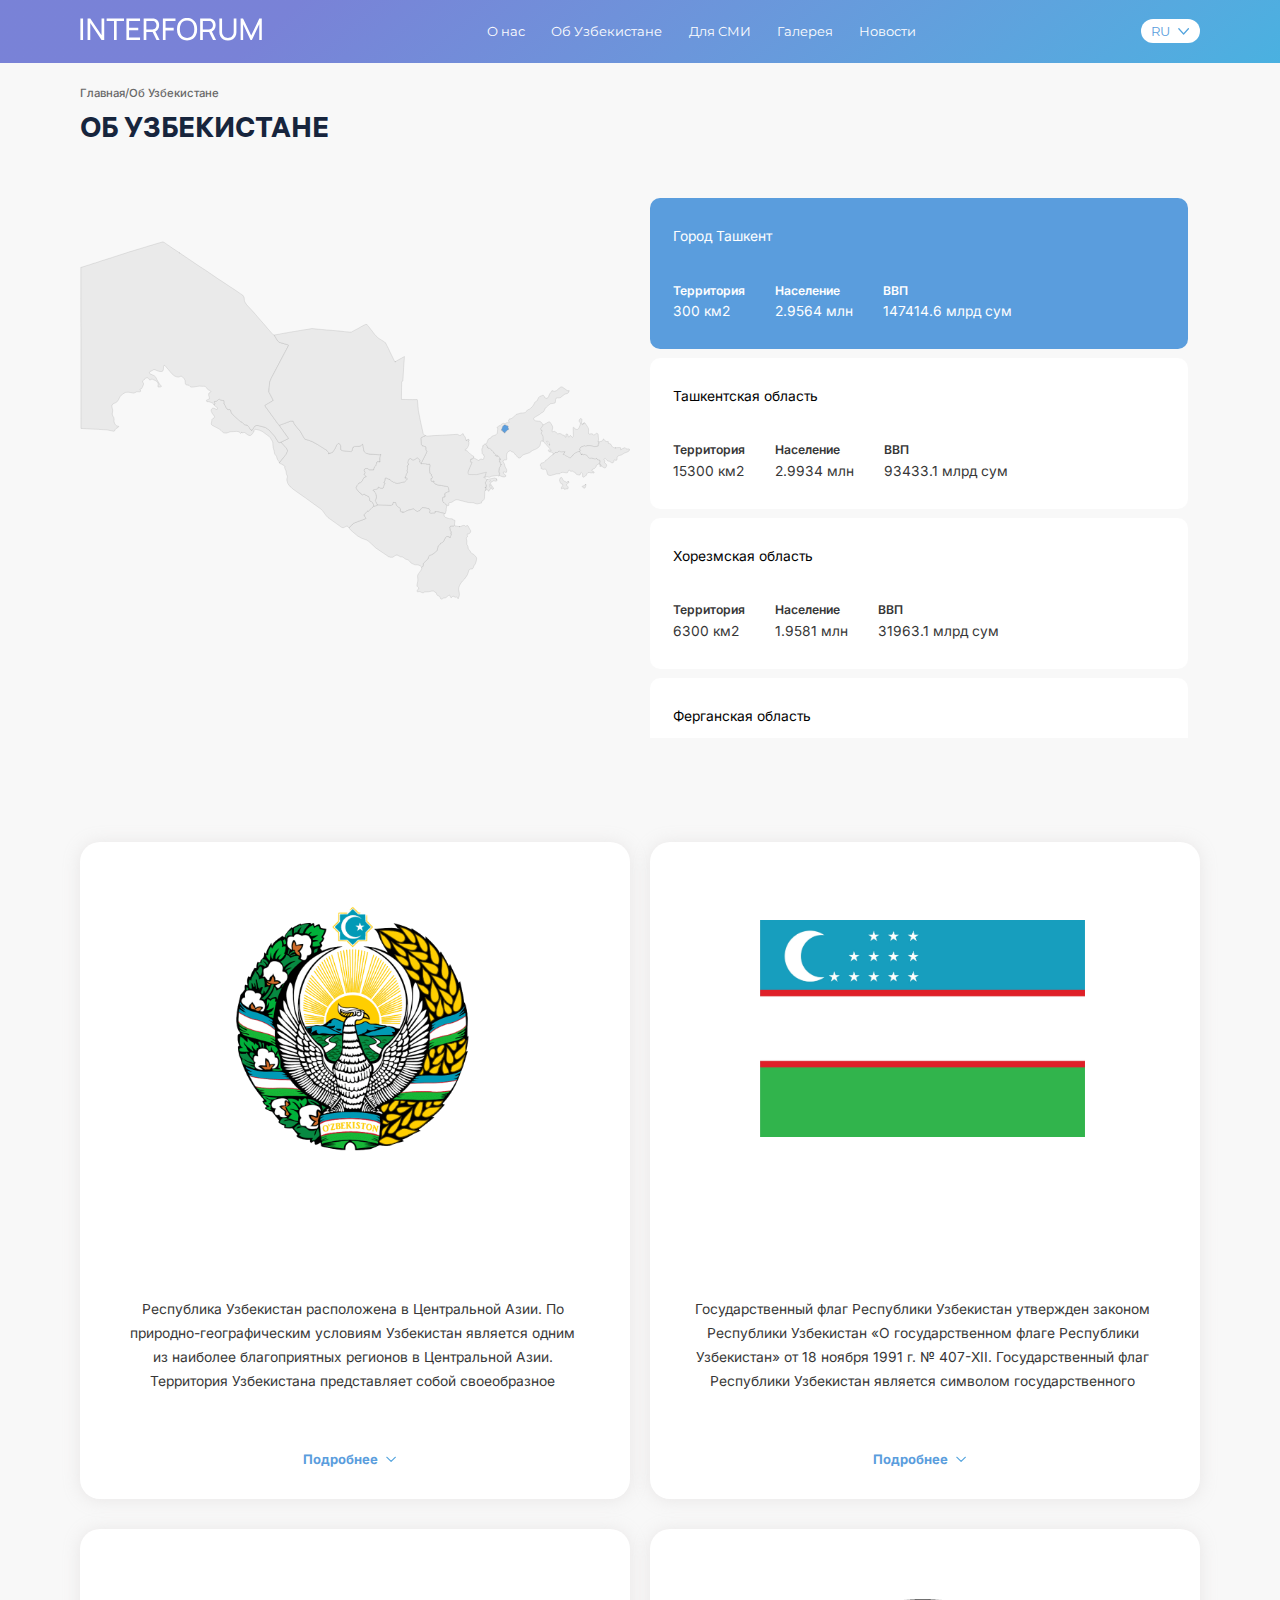
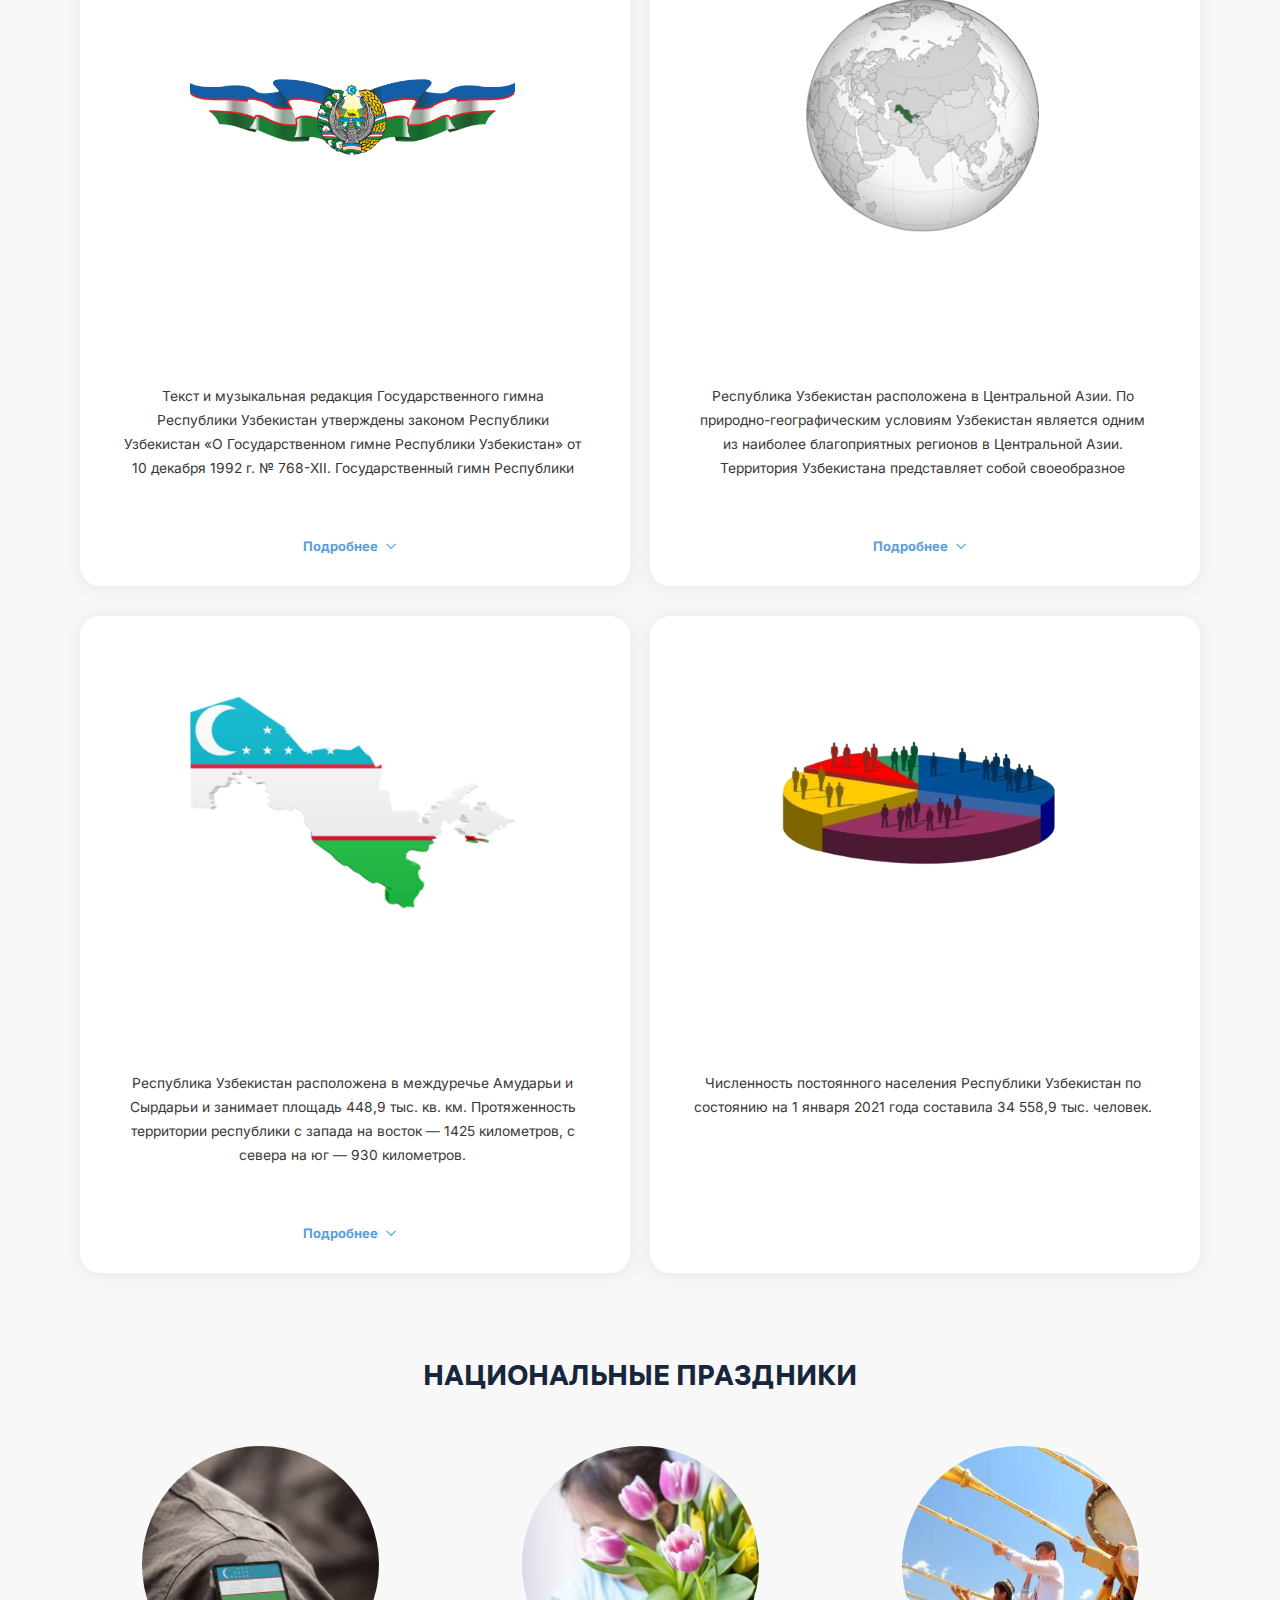
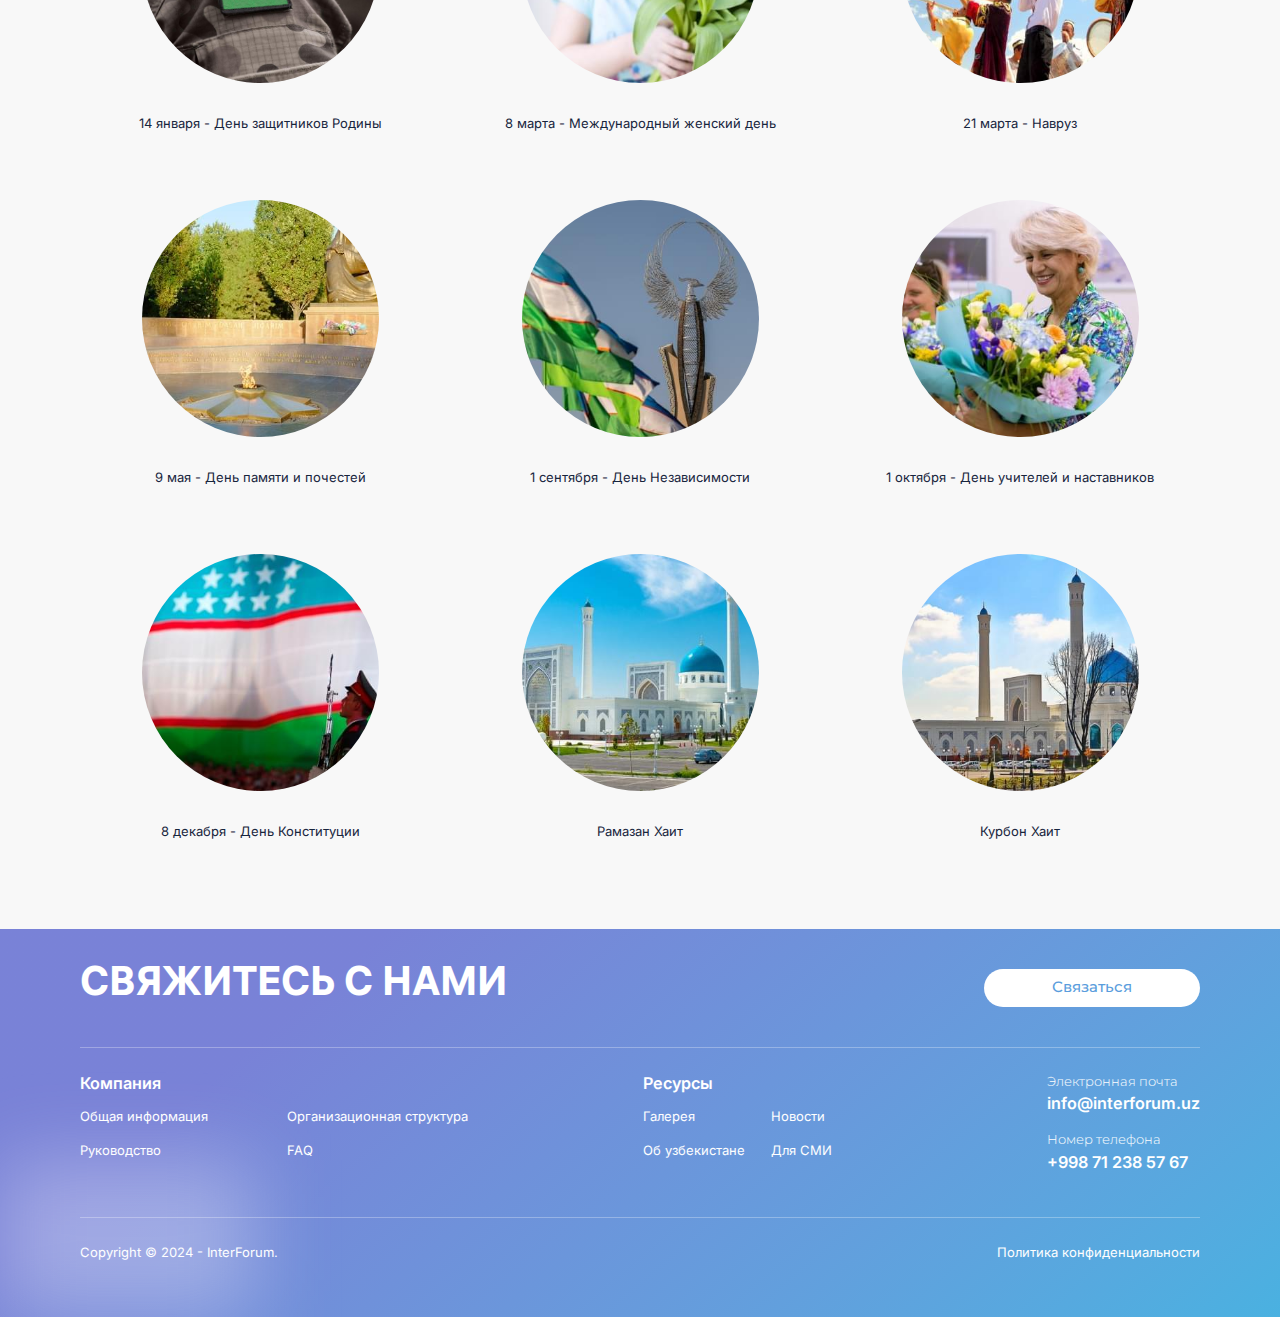
==== about_uzbekistan.html @ 88b85afb "did" ====
<!DOCTYPE html>
<html lang="ru">

<head>
    <meta charset="UTF-8">
    <meta name="viewport" content="width=device-width, initial-scale=1.0">
    <title>Document</title>
    <link rel="stylesheet" href="css/style.min.css">
</head>

<body>
    <header class="header secondary">
        <div class="container">
            <nav class="menu">
                <a class="logo" href="index.html">
                    <img src="images/logo.svg" alt="logo image">
                </a>
                <ul class="menu__list">
                    <a class="close" href="#">

                    </a>
                    <li class="menu__list-item">
                        <a href="#" class="menu__list-link">
                            О нас
                        </a>

                        <ul>
                            <li>
                                <a href="#">
                                    Общая информация
                                </a>
                            </li>
                            <li>
                                <a href="#">
                                    Организационная Структура
                                </a>
                            </li>
                            <li>
                                <a href="management.html">
                                    Руководство
                                </a>
                            </li>
                            <li>
                                <a href="faq.html">
                                    FAQ
                                </a>
                            </li>
                            <li>
                                <a href="contacts.html">
                                    Контакты
                                </a>
                            </li>
                        </ul>
                    </li>
                    <li class="menu__list-item">
                        <a href="about_uzbekistan.html" class="menu__list-link">
                            Об Узбекистане
                        </a>
                    </li>
                    <li class="menu__list-item">
                        <a href="#" class="menu__list-link">
                            Для СМИ
                        </a>

                        <ul>
                            <li>
                                <a href="#">
                                    Правила аккредитации
                                </a>
                            </li>
                            <li>
                                <a href="#">
                                    Политика Упоминаний
                                </a>
                            </li>
                        </ul>
                    </li>
                    <li class="menu__list-item">
                        <a href="#" class="menu__list-link">
                            Галерея
                        </a>
                    </li>
                    <li class="menu__list-item">
                        <a href="#" class="menu__list-link">
                            Новости
                        </a>
                    </li>
                </ul>

                <div class="menu__list-inner">
                    <ul class="lan">
                        <li>
                            <a class="lan__link" href="#">
                                RU
                            </a>

                            <ul class="lan__inner">
                                <li>
                                    <a href="#">
                                        ENG
                                    </a>
                                </li>
                                <li>
                                    <a href="#">
                                        UZB
                                    </a>
                                </li>
                            </ul>
                        </li>
                    </ul>

                    <button class="burger__btn" href="#">
                        <span></span>
                        <span></span>
                        <span></span>
                    </button>
                </div>
            </nav>
        </div>
    </header>

<main class="main">
    <section class="section__header">
        <div class="container">
            <p class="section__header-text">
                Главная/Об Узбекистане
            </p>
            <h2 class="section__header-title">
                Об Узбекистане
            </h2>
        </div>
    </section>
    <section class="uzbekistan uzbekistan__info" id="uzbekistan-info">
        <div class="container">
            <div class="row">
                <div class="col-lg-6">
                    <div class="region__map">
                        <svg id="uzbekistan-map" width="683" height="445" viewBox="0 0 683 445" fill="none"
                            xmlns="http://www.w3.org/2000/svg">
                            <path data-region="region-2"
                                d="M522.98 234.43L523.637 233.952V234.609L523.936 235.265L524.891 236.399L525.548 235.743V235.922L525.369 236.399L525.847 237.354L527.102 237.653L528.356 236.041L530.387 234.131L531.821 233.355L531.343 232.878L531.642 232.4L531.164 231.744L530.686 231.446L531.343 230.312L531.164 229.536L529.73 228.581L528.476 228.402L527.52 227.745H526.265L524.234 229.774L523.936 231.505L522.98 234.43ZM606.611 185.846L606.134 187.875L604.7 189.009L601.355 189.964L595.799 194.262L594.186 194.56L592.275 194.381L590.662 194.858L590.005 196.768L589.825 199.753L589.347 200.708L587.914 201.185L583.971 201.662L582.717 202.438L578.774 205.781L577.042 207.81L575.907 210.317L574.951 211.749L573.696 212.525L572.442 213.182L570.052 215.092L563.541 218.912L562.765 220.344L563.541 222.075L564.975 222.851L570.53 223.507L571.964 224.462L572.621 225.119L573.278 225.895L574.234 227.805L574.891 228.461H575.548L575.07 229.715L574.772 230.371L572.86 232.878L572.681 233.176V233.475L572.86 234.131V234.907L573.039 235.206L573.219 235.385L574.354 235.564L574.533 236.041L574.354 236.817L574.174 237.116L573.398 238.727V239.026V239.324L573.577 239.622L573.876 240.1L574.652 241.234L575.429 242.666L575.608 243.8L575.787 247.74L575.489 248.993L575.011 248.516L573.278 247.74L571.845 248.217L570.71 253.768L568.499 256.275L565.632 258.006L561.51 259.617L557.687 262.482L550.399 264.869L549.443 265.347L548.667 266.003L546.934 268.033L545.979 268.809L544.844 269.107L543.589 268.63L543.111 268.152L542.633 267.675L541.857 266.421L541.379 265.944L540.423 265.287L539.945 264.81L538.332 262.422L537.376 261.646L536.122 261.467L535.465 261.169L534.987 260.691L534.509 260.214L533.732 260.035L532.478 260.512L531.821 260.811L531.164 261.288L530.208 262.542L529.551 263.974L529.252 265.586V267.496L529.551 270.36L529.372 271.017L528.715 271.315L526.325 271.494L524.891 272.449V273.583L526.504 276.269L527.281 279.254L527.58 280.209L528.715 282.118L529.192 283.073L529.491 284.207L529.192 286.714L527.938 286.893L526.325 286.237L525.19 286.416L525.369 288.027L528.237 290.534V291.788L526.803 292.444H524.891L521.247 291.31L519.814 290.653L519.993 289.997L520.65 287.968V287.192L520.351 286.714L519.694 285.282L520.471 280.507L520.65 280.209L520.829 279.731L521.009 279.433L521.666 278.657L521.845 278.179V277.702L521.666 277.224L521.486 276.747L521.188 276.448L520.71 275.971L520.531 275.493L521.307 275.016L521.009 274.717L520.71 274.538H520.232H519.754L520.232 272.628L520.531 271.853L521.486 271.375V271.077L521.188 270.778L520.889 270.599L520.59 270.778L520.112 271.256L519.814 271.554L519.515 271.375V271.077L520.172 270.42L520.351 269.943L520.112 269.405L519.336 268.749L518.858 267.496H518.081L516.349 267.794L517.006 266.66L517.185 266.182L516.887 266.003L516.23 266.182L515.752 266.481L515.095 266.66L514.437 266.362L514.915 265.705L514.736 265.048L514.258 264.392L513.78 263.914L513.482 263.735H513.183H512.884L512.586 263.437V263.258V262.601V262.422L512.108 261.646L511.929 261.348L511.451 261.05L510.316 260.572L510.017 260.393L509.718 259.915L509.24 258.961L508.942 258.483L508.285 258.006L507.508 257.707L506.552 257.528L505.895 257.826L505.716 256.872L505.537 256.573H505.357L505.059 256.872L504.88 256.692L504.7 256.394V255.141L504.521 254.663L504.222 254.186L502.191 252.276L502.49 252.097L503.745 251.619L504.222 251.142L504.521 250.664L505.298 248.635L506.074 246.606L506.552 245.949L507.03 245.293L508.464 244.636L509.897 243.979L510.375 243.204L510.853 242.428L511.152 242.129L511.451 241.831L511.929 241.652L512.406 241.473L513.183 241.294L513.96 241.115L514.617 240.816L515.393 240.518L516.05 240.04L516.707 239.563L517.006 239.264L517.305 238.966L517.484 238.667L517.663 238.369L517.962 235.862L518.261 233.355V232.997V232.52V232.221V231.923V231.744V231.565H518.081H517.902L517.723 231.386L517.544 231.207V231.028V230.849L517.723 230.67L517.902 230.491L518.081 230.312L518.261 230.132L519.216 229.655L520.172 229.177L520.471 228.998L520.77 228.819L521.068 228.998L521.367 229.177L521.546 228.7L521.725 228.223L522.203 227.745L522.681 227.268L523.816 226.611L524.951 225.954H525.25H525.548L526.206 226.134L526.863 226.313H527.161H527.46L528.237 225.835L529.013 225.358L529.312 225.179L529.611 225L530.746 225.179L531.881 225.358L532.06 225.179L532.239 225V224.701V224.403L531.94 223.746L531.642 223.09V222.791V222.493L531.94 221.836L532.239 221.18L532.717 220.881L533.195 220.583L534.33 220.284L535.465 219.986L537.496 218.374L539.527 216.763L540.184 216.106L540.841 215.45L541.14 215.151L541.439 214.853L544.127 214.077L546.815 213.301L549.025 213.122L551.235 212.943L552.012 212.645L552.789 212.346L553.446 211.57L554.103 210.914L554.401 210.436L554.7 209.959L554.999 209.66L555.297 209.362L556.432 208.884L557.567 208.407L559.18 207.154L560.793 205.9L561.271 205.244L561.749 204.587L563.183 202.2L564.437 199.812L564.736 199.514L565.035 199.215L565.333 199.036L565.632 198.857L565.931 198.678L566.229 198.499L566.528 198.32L566.827 198.141L567.125 197.843L567.424 197.544L567.603 197.067L567.782 196.589L568.26 195.455L568.738 194.321L569.515 193.545L570.291 192.769L572.203 191.993L574.115 191.218H574.413H574.712L575.011 191.516L575.309 191.814L575.608 192.113L575.907 192.411L576.086 192.71L576.265 193.008L576.444 193.486L576.623 193.963L576.922 194.262L577.221 194.56L577.699 194.739L578.177 194.918H578.655H579.132L579.79 194.62L580.447 194.321L580.925 193.545L581.402 192.769L581.701 191.814L582 190.859L582.478 190.084L582.956 189.129L583.613 188.472L584.091 187.815L584.27 187.517L584.449 187.219L584.628 186.741L584.807 186.264L585.106 185.965L585.405 185.667H585.883H586.361L587.316 185.965L588.272 186.264L589.049 186.085L589.825 185.906L590.602 185.607L591.379 185.309L592.633 184.175L593.887 183.041L594.664 182.265L596.396 181.011L597.651 180.832L598.905 181.31L604.461 185.249L606.611 185.846Z"
                                fill="#A0A0A0" fill-opacity="0.19" stroke="#606060" stroke-opacity="0.35"
                                stroke-width="0.5" stroke-linecap="round" stroke-linejoin="round"></path>
                            <path data-region="region-1" style="fill: oklch(67.88% 0.117 248.92); fill-opacity: 1;"
                                d="M527.102 237.772L525.967 237.414L525.489 236.459L525.668 235.982V235.862L525.011 236.459L524.055 235.385L523.757 234.728L523.577 234.131L522.98 234.43H522.801L523.936 231.863L524.234 230.132L526.266 228.103H527.699L528.655 228.7L529.79 228.879L531.224 229.834L531.343 230.61L530.865 231.744L531.343 232.042L531.821 232.699L531.522 233.176L531.821 233.654L530.387 234.251L528.356 236.161L527.102 237.772Z"
                                fill="#A0A0A0" fill-opacity="0.19" stroke="#606060" stroke-opacity="0.35"
                                stroke-width="0.5" stroke-linecap="round" stroke-linejoin="round"></path>
                            <path data-region="region-5"
                                d="M516.648 295.07L514.737 293.817L505.418 295.548L503.686 297.756L503.028 298.89L502.849 299.547V299.845V300.143V300.442L503.028 300.919L503.208 301.218L503.387 301.397L503.686 302.352L503.865 302.829V303.128V303.605L503.686 305.336L503.506 305.634H503.327L503.148 305.455L502.969 305.276L502.79 305.097H502.491L502.192 305.276V305.455L502.371 305.634L502.551 305.814L503.208 306.291L503.387 306.47L503.566 306.649V306.948L503.387 307.246L503.208 307.723V308.499L503.028 308.977L503.506 309.156L504.94 307.903L505.597 308.38L506.732 310.111L507.21 310.409L507.509 310.111L507.688 309.633V309.335L507.987 308.559L508.166 308.38H508.644L508.823 308.201L509.301 307.246V306.41L508.345 304.5L508.046 303.366L507.867 302.411L508.166 301.934L508.942 302.591L509.719 304.321L510.376 306.53L511.332 307.962L513.064 307.306L512.885 306.172L509.42 301.277L509.241 300.8V300.442L509.42 299.308L509.241 299.009L508.584 298.353L508.405 297.875L508.883 296.92L509.54 297.398L510.496 299.009L510.973 298.83L512.407 297.577L513.184 297.279L516.051 297.756L517.007 297.577L517.306 296.92V296.144L517.126 295.369L516.648 295.07ZM522.323 276.985L522.144 276.508L521.965 276.03L521.666 275.732L521.188 275.255L521.009 274.777L521.786 274.3L521.487 274.001L521.188 273.822H520.711H520.233L520.711 271.912L521.009 271.136L521.965 270.659V270.36L521.666 270.062L521.368 269.883L521.069 270.062L520.591 270.539L520.292 270.838L519.994 270.659V270.36L520.651 269.704L520.83 269.226L520.651 268.749L519.874 268.092L519.396 266.839H518.62L516.887 267.137L517.545 266.003L517.724 265.526L517.425 265.347L516.768 265.526L516.29 265.824L515.633 266.003L514.976 265.705L515.454 265.048L515.275 264.392L514.797 263.735L514.319 263.258L514.02 263.079H513.721H513.423L513.124 262.78V262.601V261.945V261.766L512.646 260.99L512.467 260.691L511.989 260.393L510.854 259.915L510.555 259.736L510.257 259.259L509.779 258.304L509.48 257.826L508.823 257.349L508.046 257.051L507.091 256.871L506.433 257.17L506.254 256.215L506.075 255.916H505.896L505.597 256.215L505.418 256.036L505.239 255.737V254.484L505.059 254.007L504.761 253.529L502.73 251.619L501.953 251.918L501.475 252.216L500.997 252.514L500.818 253.171L500.639 253.827H500.46H500.281H500.101H499.922H499.803H499.623V254.126V254.424V255.081V255.737V256.036V256.334L499.444 256.633L499.265 256.931L499.086 257.11L498.907 257.289L498.727 257.468L498.548 257.647V258.125V258.602L498.727 260.811L498.907 263.019L499.086 263.497L499.265 263.974L499.444 264.153L499.623 264.332L499.803 264.511L499.982 264.69L500.46 264.869L500.938 265.048V265.347V265.645V265.944V266.242L501.117 266.541L501.296 266.839L501.475 267.137L501.654 267.436V267.615V267.794L501.177 268.57L500.699 269.346L500.997 269.525L501.296 269.704L501.117 270.002L500.938 270.301L500.46 270.599L499.982 270.898H499.504L499.026 270.718L498.25 270.42L497.473 270.122H497.294H497.115L496.935 270.301L496.756 270.48L496.577 270.957L496.398 271.136L496.218 271.315H495.561L495.263 271.614L494.964 271.912L494.785 272.211L490.185 269.704L487.198 268.092L487.019 270.122L486.541 270.778L484.331 271.077L483.853 271.256L483.674 271.435V271.793L483.495 272.091V273.345L483.196 275.255L483.375 275.553L483.554 275.732L484.211 275.553L484.868 275.374H485.167L485.346 276.03L480.567 286.774L480.388 287.43L480.209 288.206L480.388 289.639L480.567 290.116L480.747 290.594L480.926 290.773L482.061 290.952L491.081 291.131L502.969 288.147H503.148V288.326L502.969 288.624L502.79 288.923L502.61 289.221L502.431 289.519L501.953 291.549L501.774 291.847L501.595 292.325L502.073 293.28L504.283 292.623L505.239 292.444L507.628 292.921L508.584 292.742L510.018 291.966L510.794 291.668L517.306 290.713L518.261 290.892L519.516 291.549L519.695 290.892L520.352 288.863V288.087L520.053 287.609L519.396 286.177L520.173 281.402L520.352 281.104L520.531 280.626L520.711 280.328L521.368 279.552L521.547 279.074L522.323 276.985Z"
                                fill="#A0A0A0" fill-opacity="0.19" stroke="#606060" stroke-opacity="0.35"
                                stroke-width="0.5" stroke-linecap="round" stroke-linejoin="round"></path>
                            <path data-region="region-6"
                                d="M470.71 354.099H471.606L474.653 352.965L475.25 352.786L475.728 352.667H476.385L477.042 352.786L477.341 352.965L477.998 353.622L478.595 353.741L479.253 353.443L479.85 352.965H480.208H480.507H480.806H481.164L481.761 353.741L483.195 356.785L483.852 357.859L484.33 358.516L484.808 359.471L484.629 360.545L484.33 361.381L483.852 362.157L483.195 362.634L482.538 363.112L481.582 363.231H480.985L480.507 363.589L480.328 364.663L480.507 365.141L480.686 365.618L480.806 366.096V366.573L480.686 366.872L479.551 367.707L479.253 368.304L479.372 369.259L479.85 371.169L480.029 372.303L479.85 375.108L480.029 376.242L480.328 376.839L481.284 378.451L481.463 379.227L481.582 380.838L481.761 381.435L482.06 382.271L483.673 383.703L485.107 386.389L485.704 387.165L487.795 388.239L490.961 391.104L491.917 392.716L492.096 394.566L491.439 397.61L490.483 400.296L488.87 402.683L488.452 403.638L488.094 404.593L487.974 405.19L487.616 405.846L487.317 406.145L487.018 406.324L486.54 406.622L484.629 406.801L483.374 407.279L482.717 407.876L480.985 413.128L479.85 415.336L476.863 419.455L474.772 421.484L472.741 424.05L471.009 427.035L469.874 430.019L469.754 432.108L470.531 436.047L470.71 438.136L470.531 440.046L470.053 441.598L469.277 443.209L469.097 443.806L468.918 443.03L468.44 442.254L467.843 441.896L466.887 441.598L465.453 441.777L464.975 441.598L464.677 441.419L463.721 440.822L463.243 440.643H462.765L462.108 440.941H461.63L461.331 441.299L461.152 441.777L460.854 442.254L460.376 442.374L459.778 441.777L458.942 439.688L458.165 439.211L457.21 439.569L456.612 440.046L455.298 441.299L454.522 441.896L453.745 442.374L452.789 442.553L451.833 442.732L450.878 442.851L449.324 443.985L448.488 444.105L447.532 443.687L447.054 443.03L446.756 442.075L446.457 441.12L445.68 440.524L443.888 439.688L443.112 439.211L442.634 438.435L442.036 436.405L441.559 435.928L440.722 435.57L439.169 434.495L438.393 434.137H436.481L432.837 434.973L427.58 435.271L427.281 435.45L426.505 436.047L426.027 436.226H424.892L424.414 436.047L421.905 434.973L420.949 434.794L419.814 434.973L419.038 435.092L418.082 434.495L418.261 433.54L418.859 432.585L419.516 431.929L420.173 430.855L419.994 430.019L419.336 429.422L418.56 428.646L418.082 427.214L418.261 425.483L419.038 422.14L419.217 420.051L418.859 416.291L419.038 414.202L420.472 411.875L422.682 408.831L424.115 405.966L423.817 405.07L424.892 404.235L425.549 402.981L425.669 402.325L426.027 400.296L426.147 399.52L426.505 399.162L431.403 394.566L431.702 394.148L431.881 393.491L432.18 392.835L432.359 392.238L432.658 391.283L433.315 390.149L433.614 389.851L433.912 389.552L435.525 389.373L435.824 389.194L438.213 387.941L442.514 384.3L443.112 383.822V383.524L443.41 382.39L443.888 379.704L444.068 378.928L444.366 378.272L444.545 377.973L446.158 376.72L446.756 375.944L447.234 375.108L447.532 374.511L449.145 374.034L449.743 373.676L450.101 373.377L450.878 372.781L451.176 372.124L453.566 367.528L453.745 367.349L454.044 367.051L454.342 366.752L454.999 366.573L455.477 366.394H456.134H456.732L457.21 366.573L457.508 366.752L457.688 366.872H457.867L458.643 367.707L458.823 367.827H459.121L459.3 367.707V367.528V366.573L459.42 366.275L459.599 365.797L460.077 365.141L460.256 364.842L460.376 364.365V364.067V363.887L460.256 363.231L460.077 363.112V362.753V362.455V362.336V361.978V361.679L460.256 361.381V361.023V360.724V360.545L460.077 360.247L459.121 358.516L458.942 356.785L458.643 355.472V355.173V354.696L458.942 354.397L459.3 354.099L459.42 353.92L459.778 353.741L460.256 353.622L460.674 353.443L463.542 353.263L464.318 352.965L464.796 352.488L465.633 353.263L470.71 354.099Z"
                                fill="#A0A0A0" fill-opacity="0.19" stroke="#606060" stroke-opacity="0.35"
                                stroke-width="0.5" stroke-linecap="round" stroke-linejoin="round"></path>
                            <path data-region="region-7"
                                d="M423.16 275.732L423.458 275.911L428.417 276.031L430.149 276.508L430.746 276.687L431.403 276.866H432.18L433.315 276.508H433.434L433.793 276.687L433.912 276.986L434.271 277.642L434.39 278.239L434.569 278.717L434.39 279.373L434.271 280.149L433.912 280.985L433.793 281.283V281.581V281.88V284.446L433.912 285.222L434.39 287.908L434.569 288.206L434.749 288.565L435.047 288.684L435.824 289.042L436.003 289.341L436.123 289.52V289.818L436.003 290.116V290.594L436.123 290.952L437.258 292.325V293.459L436.959 293.936V294.115L436.6 294.235L436.003 294.593L435.645 294.712V294.891V295.19L435.824 297.577L436.003 297.756L436.123 298.055H436.6L436.959 298.234L437.258 298.055H437.437L438.213 297.577H438.393H438.691H438.99L439.289 297.876L439.468 298.234V298.83L439.289 299.129V299.606L439.468 299.965L440.722 301.397L441.379 301.218H441.559L441.678 301.039L442.156 301.874L445.322 302.77H445.8H446.457L446.577 302.65H446.935L447.532 303.128L447.891 303.247H448.189L448.667 303.128L449.444 303.247L456.433 304.56L457.03 305.635L458.165 310.409L457.986 310.887L457.389 311.006H457.03L455.955 311.364L455.179 311.663L453.864 312.319L453.267 312.797L452.968 313.095V313.215L452.789 313.573V314.349V314.826V315.125L452.968 315.483V315.96V316.259V316.855V317.214L452.789 317.333L452.311 317.512L452.013 317.691H450.878L450.22 317.81L450.101 318.288L449.922 318.646V322.287L450.22 323.063L450.878 323.66L452.49 325.271L455.477 327.778L455.179 328.255L454.701 330.344L454.342 332.374V334.284L453.745 336.015L453.566 337.626L453.267 337.745L452.968 337.626L452.49 337.745L452.311 337.924L442.933 335.537L440.722 335.418V335.716L440.902 336.194V336.373L440.722 336.671V336.969L440.603 337.149L440.424 337.328L440.125 337.447H439.647L435.346 337.745L434.749 337.626L434.39 337.447L434.271 337.328L433.912 337.149L433.793 336.85V336.492V335.716L434.092 334.284L433.912 333.508L433.136 332.075L432.359 331.896L428.835 331.12L425.848 330.643H425.191L424.593 330.941L423.936 331.299L423.638 331.598L423.339 331.777L422.025 333.806L421.726 334.164L418.739 335.418H418.381L417.903 335.239L417.305 334.94L414.916 333.03L413.96 332.374H413.184L407.449 333.806H407.329L403.506 335.537L402.55 336.194L402.073 336.373H400.639L397.951 335.716L397.652 335.418L397.473 335.239V334.582L397.353 334.164V333.806L397.473 333.03V332.254L397.353 331.896L397.174 331.777L396.218 330.941L394.964 330.165L392.933 328.136L392.574 327.479L392.276 327.181V327.002L392.097 326.883L391.798 325.092L391.619 324.973V324.615L391.32 324.495H391.141L391.021 324.316H390.543L389.289 324.137L388.93 324.316L388.453 324.495V324.794V325.092V325.928V326.047L388.333 326.405V326.525L388.154 326.704L387.198 327.3L386.422 327.778L385.944 327.957L368.978 327.479L366.947 323.361L366.469 321.809V321.451L367.545 318.765L367.724 318.467V317.99L367.903 317.214L367.724 316.736L366.589 312.439L366.29 311.961L365.992 311.663L365.155 310.887L363.901 309.574L363.781 308.977V308.679L363.901 308.5L364.259 308.32H364.558L366.469 308.022L368.799 307.365L369.158 307.246L369.456 306.888L369.635 305.933L369.755 305.635L369.934 305.336L370.233 305.157H370.591L371.846 305.933L372.921 306.411L374.056 306.59H375.31L375.788 306.411L376.087 306.291L376.445 305.635L377.043 302.949L377.222 302.65L377.879 301.218L377.999 300.919V300.561L377.879 300.263L377.7 300.084L377.521 299.965H377.222H377.043L376.923 299.606V299.308L377.879 297.876L377.999 297.577L378.178 297.398V297.279V296.921L378.357 295.846V295.19V295.07L378.477 294.593L378.656 294.115L378.954 293.936L379.134 293.757H379.731L383.375 295.369L384.211 295.488L384.331 295.667H384.689L385.764 297.1L386.422 297.756L387.975 298.353L388.632 299.01L389.408 299.308L390.364 299.129L391.977 300.263L393.709 300.561L402.252 298.711L402.73 298.532L405.239 296.145L405.597 295.667L405.717 295.19L405.896 294.891L405.717 294.593L405.418 294.235L405.239 294.115L404.761 293.936H404.462L403.685 294.115H403.387H403.208V293.757V293.28L404.283 290.952L404.641 289.818L404.761 289.042L405.239 288.386L406.194 286.953L406.374 286.655V286.177L405.717 285.521V285.401L405.597 284.924V284.566L406.194 283.491L406.374 282.357V280.507L405.896 279.194V278.896L406.075 278.597L406.852 278.12L407.15 277.941L407.449 277.344V276.866L407.329 276.508L407.031 276.031L406.672 275.076V274.3L406.852 273.345L407.329 272.091L407.628 271.316L407.927 270.838L408.405 270.181L408.883 269.883L409.54 269.704H410.018L410.675 270.062L411.451 270.659L412.049 271.136L412.885 271.316L413.482 271.435L414.259 271.316L415.215 270.957L418.082 268.928L418.381 268.749L418.739 268.928L419.217 269.107L420.292 270.062L421.726 271.614L421.905 271.912V272.091V272.569L421.547 273.345V273.703L421.726 273.822V274.001L421.905 274.3L422.383 274.956L423.16 275.732Z"
                                fill="#A0A0A0" fill-opacity="0.19" stroke="#606060" stroke-opacity="0.35"
                                stroke-width="0.5" stroke-linecap="round" stroke-linejoin="round"></path>
                            <path data-region="region-8"
                                d="M582.657 252.634V251.679L582.179 250.426L581.701 249.471L580.745 248.695L579.61 248.217L578.953 248.396L579.431 249.53L580.088 250.187L581.223 251.798L581.88 252.455L582.657 252.634ZM623.875 226.969L624.054 226.492L624.234 225.835L624.413 225.537L624.891 225.716L625.07 226.492L625.369 226.671L625.667 226.372V225.238L625.966 225.059L626.265 225.238L626.563 225.537L630.207 231.087L630.864 232.699L631.044 234.43L630.864 236.638L631.044 238.847L632.179 239.324L635.345 238.847L636.3 239.622L636.958 240.398L637.615 240.697L638.75 239.921L639.526 239.145L640.482 238.488L641.438 238.309L642.394 238.966L642.872 239.921L643.051 241.353V242.786L643.349 245.472V246.606L643.051 247.561L642.573 248.814L643.827 248.516L643.648 249.292L642.692 253.708L642.394 254.007L642.214 254.186L641.916 254.365L641.259 254.544L638.869 254.723L638.212 254.902H637.555L632.298 253.649L631.163 253.828H630.207H629.431L628.953 254.007L627.34 254.783L626.085 254.126L621.964 255.26L621.486 256.036L621.008 256.334L619.753 257.588L619.574 257.886V258.185L620.052 258.841L620.709 260.095L619.574 261.229L616.229 262.363L612.764 264.273L611.988 264.929L610.733 266.839L608.224 269.226L607.268 269.406L606.611 269.226L604.879 268.272L604.102 267.615L603.624 267.436L602.848 267.257L602.37 267.078L602.071 266.899L600.936 265.765L600.638 265.586L599.025 265.407L598.845 265.228L601.354 261.766L596.934 262.064L595.679 261.885L595.381 261.706L595.082 261.527L594.425 261.229H593.589L591.677 262.96H591.199L590.064 262.78H589.586L588.929 263.079L588.451 263.556L588.153 264.034L587.675 264.511L586.719 265.168L586.898 264.69L587.197 262.96L585.584 262.005L581.94 261.229L581.283 260.453L581.104 259.498L581.402 258.841L582.179 258.662L583.613 259.916L584.389 260.214V259.259L584.09 258.782L576.803 250.545L575.548 249.411L575.369 249.232L575.19 249.053L574.413 248.277L574.712 247.023L574.533 243.084L574.353 241.95L573.577 240.518L572.8 239.384L572.502 238.906L572.322 238.608V238.309V238.011L573.099 236.399L573.278 236.101L573.457 235.325L573.278 234.848L572.143 234.669L571.964 234.49L571.785 234.191V233.415L571.605 232.759V232.46L571.785 232.162L573.696 229.655L573.995 228.998L574.473 227.745H574.772L576.205 227.268L581.104 224.403L582.537 224.224L583.314 224.701L583.971 225.656L586.181 229.476L586.48 230.61V231.744L585.823 234.907V235.862L586.301 236.638L586.958 236.459L587.734 236.161L588.69 235.982L589.467 236.28L590.243 236.758L590.9 237.414L591.378 238.19L592.155 238.847L592.932 239.026L594.664 238.727L596.575 239.026L597.531 239.503L598.308 240.16L599.084 240.637L600.518 240.816L601.175 241.294L602.131 243.025L602.788 243.502L603.087 242.547L602.908 241.413L602.728 240.458L602.908 239.682L603.684 239.205H604.64L605.118 239.861L605.596 241.891L605.894 242.666L606.372 243.144H606.85L607.328 242.189L608.284 240.936L610.972 243.323L611.928 242.547L612.107 240.637L611.808 231.625L612.107 230.968L612.585 231.147L614.497 232.878L616.229 233.654L617.663 233.356L618.798 232.222L620.052 229.357L620.709 227.626L620.888 226.492L620.709 225.537L619.574 224.104L619.096 223.149L619.873 221.12L620.351 220.463L621.307 220.165L622.083 220.344L622.561 221.001L622.74 221.956V223.09L621.964 226.074V226.73L623.875 226.969Z"
                                fill="#A0A0A0" fill-opacity="0.19" stroke="#606060" stroke-opacity="0.35"
                                stroke-width="0.5" stroke-linecap="round" stroke-linejoin="round"></path>
                            <path data-region="region-3"
                                d="M212.767 234.251L213.723 234.131L214.38 233.654L215.933 230.491L216.59 229.834L217.247 229.357L218.024 228.879L218.8 228.7H220.891L228.478 230.61L230.389 231.386L232.122 232.52L234.511 234.251L241.321 241.711L246.04 249.292L246.219 249.471L246.697 249.769L247.354 249.948L249.386 249.292L255.897 256.573L257.151 258.662L257.629 260.393L255.538 264.81L247.354 275.076V274.956L246.996 273.822L246.697 273.345L245.264 271.315L244.607 270.181L243.83 267.018L243.352 266.421L242.098 264.81L241.62 264.153L241.321 263.079L240.963 260.691L239.708 256.275L239.23 255.32L239.589 254.842L239.409 254.066L239.23 250.426L239.111 249.292L238.752 248.516L235.945 243.621L235.108 242.666L226.267 236.161L222.743 234.609L218.979 233.654L217.367 233.475L216.59 233.952L215.933 235.027L215.634 236.817L214.678 237.414L213.902 239.026L212.767 240.279L211.393 241.055H209.959L208.346 240.458L204.224 237.414H203.448L201.238 237.892L200.939 237.414L200.76 236.937L200.581 236.817L200.461 237.295L199.983 238.071L199.625 238.369L199.326 238.548L197.414 236.638L194.726 235.982L186.662 236.459L181.883 238.071H179.553L178.239 237.772L176.984 236.937L174.953 234.728L172.564 232.997L168.741 230.968L164.32 228.7L163.185 227.626L162.887 226.372L163.544 222.254L163.663 221.299L164.32 220.523L164.977 219.867L166.531 219.091L167.188 218.434L166.829 217.479L164.141 213.719L162.887 211.332L162.588 209.422L163.544 207.989L164.619 207.213H165.933L167.307 207.691L168.741 208.467L169.517 208.765H170.174L170.652 208.168L170.473 207.333L170.174 206.557L169.697 205.96L169.099 205.482L167.188 204.348L166.71 203.692L166.232 203.095L166.71 202.618L167.188 201.364L167.008 200.708L166.531 199.932V199.574V199.454V199.156L166.829 198.977L167.486 198.798H168.621L169.398 198.499L171.429 196.888L172.086 196.291L172.385 196.112H173.042L173.818 196.768L174.296 196.888L176.387 197.544L178.239 197.723L178.717 198.201L178.896 199.275V201.663L179.195 202.438L180.33 204.169L180.808 205.482L181.883 207.512L182.361 208.168L183.197 208.646L183.974 208.944H185.885L186.483 209.243L186.961 210.198L187.618 212.287L188.573 214.017L189.828 215.569L199.326 223.985L200.282 224.283L200.76 224.462L201.238 224.761L202.671 226.372L203.926 227.447L204.702 227.805L207.092 228.223L207.868 228.7L209.959 231.087L210.437 231.863L210.915 233.296L211.512 233.654L211.871 233.773L212.767 234.251Z"
                                fill="#A0A0A0" fill-opacity="0.19" stroke="#606060" stroke-opacity="0.35"
                                stroke-width="0.5" stroke-linecap="round" stroke-linejoin="round"></path>
                            <path data-region="region-10"
                                d="M400.639 336.372H402.072L402.55 336.193L403.506 335.537L407.329 333.806H407.449L413.183 332.374H413.96L414.916 333.03L417.305 334.94L417.902 335.238L418.38 335.417H418.739L421.726 334.164L422.024 333.806L423.339 331.777L423.637 331.598L423.936 331.299L424.593 330.941L425.19 330.643H425.847L428.834 331.12L432.359 331.896L433.135 332.075L433.912 333.508L434.091 334.283L433.792 335.716V336.492V336.85L433.912 337.148L434.27 337.327L434.39 337.447L434.748 337.626L435.346 337.745L439.647 337.447H440.125L440.423 337.327L440.602 337.148L440.722 336.969V336.671L440.901 336.372V336.193L440.722 335.716V335.417L442.932 335.537L452.311 337.924L452.132 338.103L451.833 338.402V338.7L451.654 339.536L452.012 341.386L453.087 342.52L457.986 344.251L461.152 344.43L462.765 345.027L462.944 345.206L463.243 345.683L463.422 345.982H463.721L464.318 345.862L464.676 345.982L464.975 346.638L465.154 347.295L464.676 351.234L464.796 352.488L464.318 352.965L463.541 353.263L460.674 353.443L460.256 353.622L459.778 353.741L459.42 353.92L459.3 354.099L458.942 354.397L458.643 354.696V355.173V355.472L458.942 356.785L459.121 358.516L460.077 360.247L460.256 360.545V360.724V361.023V361.381L460.077 361.679V361.978V362.336V362.455V362.753V363.112L460.256 363.231L460.375 363.887V364.067V364.365L460.256 364.842L460.077 365.141L459.599 365.797L459.42 366.275L459.3 366.573V367.528V367.707L459.121 367.827H458.822L458.643 367.707L457.866 366.872H457.687L457.508 366.752L457.209 366.573L456.731 366.394H456.134H455.477L454.999 366.573L454.342 366.752L454.043 367.051L453.745 367.349L453.565 367.528L451.176 372.124L450.877 372.781L450.101 373.377L449.742 373.676L449.145 374.034L447.532 374.511L447.233 375.108L446.755 375.944L446.158 376.72L444.545 377.973L444.366 378.272L444.067 378.928L443.888 379.704L443.41 382.39L443.111 383.524V383.822L442.514 384.3L438.213 387.941L435.824 389.194L435.525 389.373L433.912 389.552L433.613 389.851L433.315 390.149L432.657 391.283L432.359 392.238L432.18 392.835L431.881 393.491L431.702 394.148L431.403 394.566L426.505 399.162L426.146 399.52L426.027 400.296L425.668 402.325L425.549 402.981L424.892 404.235L423.816 405.07L423.339 403.638L421.905 402.683L420.471 402.026L419.037 401.549H415.871L414.736 401.251L410.674 399.341L408.882 396.953L407.628 395.879L406.373 395.222L403.805 394.446L401.296 392.536L400.161 391.88L397.652 391.582L393.709 389.552H392.275L391.14 390.03L389.289 391.402L388.153 392.059L385.465 392.238L382.777 391.402L376.266 386.986L372.323 384.3L366.947 380.659L363.303 377.197L358.046 372.422L355.358 370.692L349.504 368.662L344.426 365.797L336.063 358.695L333.793 355.83L334.45 355.054L338.094 351.055L339.826 349.802L345.382 347.593L347.413 346.937L354.103 344.43H354.223L354.402 344.132L354.581 343.773V343.475L354.402 343.177L354.223 342.998L352.969 341.386L352.67 340.968L352.491 340.61V340.312V340.133V339.834V339.536L352.67 339.058L353.148 338.581L356.135 335.238L356.314 335.059L356.612 334.94H357.09H357.568L358.046 334.761L358.524 334.283L362.467 330.344L364.378 328.912L368.201 327.957L368.978 327.479L385.943 327.957L386.421 327.778L387.198 327.3L388.153 326.703L388.333 326.524V326.405L388.452 326.047V325.928V325.092V324.793V324.495L388.93 324.316L389.289 324.137L390.543 324.316H391.021L391.14 324.495H391.32L391.618 324.614V324.973L391.797 325.092L392.096 326.882L392.275 327.002V327.181L392.574 327.479L392.932 328.136L394.964 330.165L396.218 330.941L397.174 331.777L397.353 331.896L397.472 332.254V333.03L397.353 333.806V334.164L397.472 334.582V335.238L397.652 335.417L397.95 335.716L400.639 336.372Z"
                                fill="#A0A0A0" fill-opacity="0.19" stroke="#606060" stroke-opacity="0.35"
                                stroke-width="0.5" stroke-linecap="round" stroke-linejoin="round"></path>
                            <path data-region="region-4"
                                d="M605.656 298.353L604.7 298.651L604.521 298.83L604.043 299.129H603.864H603.565L603.386 298.95L603.206 298.771L600.996 297.816L599.861 297.159L599.204 296.383L598.726 294.951L598.069 293.697L597.113 293.041L595.859 293.697L595.202 295.309L595.023 296.264V297.04L595.202 297.816L596.157 300.024L596.635 300.681L597.113 300.979L598.248 301.158L598.726 301.457L598.905 303.068L597.173 305.754V307.007L597.651 307.306L598.308 307.007L598.786 306.53L599.264 306.231H600.04L600.22 306.709L600.399 307.365L600.877 307.843H601.534L603.445 307.365H604.7L605.178 307.186L605.656 306.53V304.918L603.923 303.008L603.744 301.755L604.401 301.098L606.313 299.845L606.611 299.069L606.313 298.592L605.656 298.353ZM645.381 277.463V277.165L645.082 275.911L644.903 275.135L645.082 274.18L645.261 273.225V272.569V272.27V271.972L644.604 271.494L642.573 270.838H642.095L641.796 270.659L641.02 269.525L640.363 269.047L640.064 269.346L639.586 269.823H638.929L636.54 269.346L634.628 268.689H633.493L632.716 268.868L631.761 268.689L631.462 268.51L631.163 268.331L629.55 266.123L629.252 265.466L628.953 265.168L628.475 264.869L626.444 264.213H625.787H625.309L625.13 264.392H624.831L624.353 264.213L623.218 263.735H622.74L622.442 263.914V264.869L622.263 264.69L621.964 264.034L621.187 262.303L620.052 260.572L616.707 261.706L613.242 263.616L612.466 264.273L611.211 266.182L608.702 268.57L607.746 268.749L607.089 268.57L605.357 267.615L604.58 266.958L604.102 266.779L603.326 266.6L602.848 266.421L602.549 266.242L601.414 265.108L601.116 264.929L599.503 264.75L599.324 264.571L601.832 261.109L597.412 261.408L596.157 261.229L595.859 261.049L595.56 260.87L594.903 260.572H594.126L592.215 262.303H591.737L590.602 262.124H590.124L589.467 262.422L588.989 262.9L588.69 263.377L588.212 263.855L587.257 264.511L586.6 264.81L586.42 264.989V265.287L586.241 265.466L585.584 265.645L585.285 265.824L584.628 266.302L583.971 266.779L581.582 268.809L580.148 270.539L579.67 271.017L579.013 271.315L578.356 271.494L577.878 271.793L577.4 272.27L576.444 273.882L575.966 274.359L575.668 274.538L572.98 275.195L571.845 275.971L571.188 276.926V278.06V278.358V278.537L571.665 279.313L571.845 279.492L572.143 279.97L572.323 280.149L571.845 281.88L573.756 282.835L574.533 283.133H575.309L576.086 282.954L576.863 282.775L577.818 283.073L578.953 284.804L579.431 287.192L580.088 289.4L581.701 290.534L583.434 290.713L585.166 290.534L590.841 288.803L594.306 288.505L595.082 288.684L596.516 287.251L598.905 286.774L603.505 287.43L604.76 287.251L605.417 286.296L605.715 285.162L606.373 284.207L607.03 284.028L607.507 284.327L607.806 284.804L608.284 285.282L608.762 285.58H609.419L610.674 285.401H611.45L612.705 286.535L614.437 287.013L614.736 287.669L615.034 288.445L615.811 289.102L616.588 289.579L617.543 289.878L619.455 290.176L620.411 289.997L620.709 289.34L620.889 288.385L621.187 287.43L621.964 286.774L622.621 287.43L623.278 288.564L623.577 289.699V291.728L623.875 292.504L624.652 292.802L625.13 292.623L627.161 291.37L627.818 290.713L628.296 290.057L629.073 288.445L630.327 287.192L631.761 287.013L633.374 287.311L634.986 287.49L635.464 287.311H635.644H635.942L636.42 287.49L637.077 287.669L637.734 287.49L638.033 286.834L637.854 286.356L637.555 286.177L637.256 285.998L636.121 285.521L635.345 285.043L635.046 284.267L635.225 283.491L638.69 281.76L639.825 280.626L640.482 279.194L640.661 278.239L640.96 277.761L643.648 276.329L644.305 276.15L645.381 277.463ZM626.862 302.173L625.429 303.307L624.771 303.605H623.816L623.159 304.381L623.457 305.157L624.234 305.814L625.01 306.112L625.966 306.41L626.623 306.231L626.922 305.575L627.878 302.232L627.699 301.755L626.862 302.173Z"
                                fill="#A0A0A0" fill-opacity="0.19" stroke="#606060" stroke-opacity="0.35"
                                stroke-width="0.5" stroke-linecap="round" stroke-linejoin="round"></path>
                            <path data-region="region-12"
                                d="M308.645 263.556L313.364 261.945L316.231 257.707L318.621 252.753L319.397 251.858L320.054 251.201L321.01 250.903L321.607 251.022L322.384 251.679L323.22 252.932L323.519 254.663V258.184L323.997 259.259L325.729 259.915L336.482 261.169L337.318 260.393L338.573 255.618L339.349 255.32L340.604 254.663L345.861 254.544L347.593 254.186L348.847 253.589L350.162 251.858H350.58L351.058 253.111L351.894 258.304L352.193 259.736L352.85 261.348L354.104 262.422L355.538 263.258L359.481 264.153L371.547 264.989L373.399 264.511L372.443 267.674L372.145 269.107V270.36V271.793L372.324 272.748V273.345V274.001H371.846L369.755 273.524H369.277L368.979 273.703L368.68 273.822L368.202 274.598V275.254L367.067 278.597L366.291 279.552L365.514 280.149L364.558 283.014L364.26 283.969H359.481L358.704 283.67L357.748 283.014L356.972 282.357L356.135 282.059H355.359L353.925 282.357L353.328 282.715L352.85 283.193V283.67L352.671 284.148V284.565L352.969 285.52L353.925 286.654L353.328 288.564L352.85 288.863L352.671 289.042V289.34L353.148 289.997L354.403 291.25L355.06 292.026L355.18 292.325L355.06 292.504L353.925 292.683H353.626L353.328 292.802L353.148 293.16H352.671L352.193 293.638L350.281 297.398L349.684 298.233L349.027 298.83L348.25 299.487L345.861 300.561L345.562 301.218L345.203 301.516L345.084 301.695L343.77 303.426L343.172 304.858L342.515 306.112L343.172 307.365L346.159 311.364L347.115 312.14L349.027 313.214L349.206 313.573L349.325 313.871L349.505 314.348L349.982 314.647H350.759L352.491 313.871L353.148 314.05L353.447 314.647L358.226 316.855L358.823 318.168L359.301 319.243V320.019V321.153L359.66 322.287L360.436 322.764L361.392 323.063L361.99 323.361L362.647 324.017L363.304 324.972L363.423 325.271L363.782 325.748L364.26 327.181V327.479L364.379 328.912L362.467 330.344L358.525 334.283L358.047 334.761L357.569 334.94H357.091H356.613L356.315 335.059L356.135 335.238L353.148 338.581L352.671 339.058L352.491 339.536V339.834V340.133V340.312V340.61L352.671 340.968L352.969 341.386L354.224 342.997L354.403 343.176L354.582 343.475V343.773L354.403 344.131L354.224 344.43H354.104L347.414 346.937L345.383 347.593L339.827 349.802L338.095 351.055L334.451 355.054L333.794 355.83L332.539 354.218L331.583 353.621L330.508 353.741L327.342 355.352L326.386 355.472L325.132 355.352L323.997 354.696L317.665 350.1L312.109 346.161L307.689 342.997L305.299 340.491L300.998 334.462L298.489 332.075L292.934 328.136L279.971 318.765L273.46 314.169L268.083 310.409L263.483 307.067L261.094 304.679L260.616 304.56L257.928 300.919L257.45 299.487L256.673 296.622V295.368L256.853 294.234L257.151 293.279L257.331 292.325L257.151 291.25L256.016 288.684L255.897 287.609L255.718 286.177L255.538 285.222L255.24 284.267L254.284 282.238L253.985 281.283V279.074L253.507 278.597L250.162 276.687L248.43 276.03L247.474 275.434L247.355 275.075L255.538 264.81L257.629 260.393L257.151 258.662L255.897 256.573L249.386 249.291L258.406 245.054L258.227 244.218L246.996 228.58L261.094 223.328H264.439L265.694 226.193L266.65 227.924L273.28 235.862L278.716 245.352L279.612 245.83L283.137 246.785L288.334 248.694L294.547 252.156L306.434 259.617L307.39 261.169L308.764 262.601L308.645 263.556Z"
                                fill="#A0A0A0" fill-opacity="0.19" stroke="#606060" stroke-opacity="0.35"
                                stroke-width="0.5" stroke-linecap="round" stroke-linejoin="round"></path>
                            <path data-region="region-13"
                                d="M664.258 256.394L669.336 255.976L670.889 256.394L671.068 257.826L670.889 258.781H671.367L673.279 257.349L676.146 256.096L676.743 256.573L677.4 257.23L678.177 257.826L680.566 257.707L681.343 257.826L681.702 258.006L682 258.96L680.746 260.691L678.834 261.646L675.19 263.079L671.725 265.287L668.858 265.944L667.424 266.541L666.469 267.973L666.17 271.435L664.915 272.091L663.482 271.315H662.825L662.526 272.27L662.347 273.046L662.227 273.703L661.869 274.3L661.272 274.956H659.659L656.791 273.046L655.417 272.867L654.103 272.27L652.849 270.659L651.594 269.584L650.34 270.062L650.16 270.957L651.116 272.39V273.345L650.818 274.121V274.777L651.116 275.255L652.849 276.508L653.028 276.985L653.327 277.463V278.716L652.849 280.029L652.072 281.104L651.116 281.402L649.981 280.984L647.652 279.552L647.174 279.373H645.262L644.784 279.194L644.904 278.716H645.381L646.218 278.597L646.696 278.418L646.815 277.94L646.516 277.642L645.74 277.463H645.381V277.344L645.083 276.031L644.904 275.434L645.083 274.479L645.262 273.345V272.867V272.569V272.27L644.605 271.793L642.574 271.136H642.096L641.917 270.838L641.14 269.704L640.483 269.405L640.184 269.704L639.706 270.181L639.049 270.36L636.72 269.704L634.808 269.107L633.673 269.226L632.897 269.405L631.941 269.226L631.463 269.107L631.164 268.928L629.551 266.72L629.253 266.063L628.954 265.765L628.476 265.466L626.385 264.81L625.788 264.631L625.31 264.81L625.131 264.989H624.832L624.175 264.631L623.219 264.153H622.741L622.443 264.332V265.287L622.263 265.108L621.965 264.511L621.009 262.9L619.934 261.169L621.009 259.915L620.352 258.662L619.934 258.006V257.707L620.053 257.349L621.308 256.096L621.785 255.797L622.263 255.021L626.385 253.887L627.64 254.544L629.432 253.708H629.91H630.686H631.642L632.717 253.589L637.974 254.842L638.572 255.021L639.229 254.842L641.618 254.663H642.215L642.574 254.544L642.693 254.365L643.052 254.186L644.008 249.769L644.127 248.993L646.516 248.217L647.95 248.038L648.249 247.74L648.727 246.427L648.906 245.949L649.503 245.531L650.16 245.83L651.295 247.561L652.072 248.038L653.147 248.516L655.417 248.695L655.537 248.814L655.716 248.993V249.291L655.537 249.59V250.903L656.313 251.201H657.269L658.105 251.5L659.838 254.186L660.913 255.618L662.526 256.275L664.258 256.394Z"
                                fill="#A0A0A0" fill-opacity="0.19" stroke="#606060" stroke-opacity="0.35"
                                stroke-width="0.5" stroke-linecap="round" stroke-linejoin="round"></path>
                            <path data-region="region-14"
                                d="M123.162 14.2502L125.671 15.981L132.481 20.5768L139.948 25.6501L147.714 30.9024L155.778 36.095L163.663 41.4667L171.31 46.7191L178.598 51.4342L185.228 55.9106L191.083 59.6708L195.682 62.8341L199.147 65.2215L201.716 66.833L202.672 68.0864L203.448 69.5189L203.747 70.7723L203.926 73.6372L204.404 75.0696L206.614 78.7105L211.214 83.6047L213.424 85.9921L215.515 88.3198L218.323 91.4831L220.533 94.169L222.922 96.8548L225.133 99.4213L227.522 102.107L229.732 104.614L231.943 107.359L234.153 109.866L236.423 112.373L239.41 115.894L240.186 116.193L240.963 116.491L245.264 123.773L247.355 125.504L257.928 128.548L258.585 128.846V129.503L258.406 130.1L247.653 150.512L237.319 170.029L235.288 175.043L234.332 186.323V186.92L234.511 187.398L238.932 195.813L239.708 197.365L239.589 197.723L239.111 198.201L230.509 203.095L229.732 203.692V204.527L230.031 205.124L246.996 228.581L258.227 244.218L258.406 245.054L249.386 249.291L247.355 249.948L246.698 249.769L246.22 249.471L246.041 249.291L241.321 241.711L234.511 234.251L232.122 232.52L230.389 231.386L228.478 230.61L220.891 228.7H218.801L218.024 228.879L217.247 229.357L216.59 229.834L215.933 230.491L214.38 233.654L213.723 234.131L212.767 234.251L211.871 233.773L211.513 233.654L210.915 233.296L210.437 231.863L209.959 231.087L207.869 228.7L207.092 228.223L204.703 227.805L203.926 227.447L202.672 226.372L201.238 224.761L200.76 224.462L200.282 224.283L199.326 223.985L189.828 215.569L188.574 214.017L187.618 212.286L186.961 210.198L186.483 209.243L185.886 208.944H183.974L183.197 208.646L182.361 208.168L181.883 207.512L180.808 205.482L180.33 204.169L179.195 202.438L178.896 201.662V199.275L178.717 198.201L178.239 197.723L176.387 197.544L174.297 196.888L173.819 196.768L173.042 196.112H172.385L172.086 196.291L171.429 196.888L169.398 198.499L168.622 198.798H167.487L166.829 198.977L166.531 199.156V199.454V199.574V199.932L167.009 200.708L167.188 201.364L166.71 202.617L166.232 203.095L165.276 201.662L164.141 200.708L159.9 199.156H157.809L157.331 198.977L156.853 198.201L157.033 197.365L157.331 196.888L158.168 196.768L160.497 195.813L160.378 193.724L159.542 191.038L159.9 188.532L160.677 188.054L161.453 187.756L162.11 187.278L162.289 186.443L161.812 185.667L160.856 185.189L159.064 184.413L157.69 183.16L156.555 181.548L155.3 180.116L153.568 179.997L151.776 180.116L148.311 179.818L139.948 181.071H137.857L136.901 180.594L135.348 179.042L134.392 178.684L132.302 178.385L131.226 177.788L130.748 176.833L130.271 172.715L129.793 171.76L129.315 170.805L126.806 168.119L125.85 167.642H124.715L123.58 168.239L122.505 168.597H121.37L119.518 168.239L116.77 166.985L114.082 164.598L105.539 154.511L104.584 153.854L103.807 155.108L103.329 159.704L102.553 161.315L100.82 161.793L98.9087 161.614L96.8179 161.136L92.5766 159.405H91.6208L90.8442 159.704L88.7534 160.957L87.2003 161.614L86.5432 162.091L86.0653 162.867L86.3639 164.001L87.021 164.598L92.0987 166.985L93.5324 168.119L94.6076 170.029L95.7426 172.357L98.7295 177.311L100.342 179.161L100.641 179.519L100.94 179.997L100.82 180.474L100.342 180.773L97.7737 181.071L96.9971 180.952L96.6984 180.295V179.519L96.8179 178.564L96.9971 177.609L96.5192 175.699L95.5634 174.267L94.1297 173.312L90.1871 171.402L89.4105 171.283L88.5742 171.402L87.2003 172.059H86.5432L85.8861 171.76L85.1095 170.328L84.4524 169.671L83.6758 169.552H82.8992L81.9434 169.671L81.1668 170.029L80.8084 170.507L80.5097 171.104L79.4345 172.238L78.2995 172.715L77.6424 173.312L77.8216 174.744L78.7774 176.654V177.43L78.4787 178.684L76.8658 182.324L76.2684 182.981L74.8347 183.458L74.4763 184.234L74.8347 185.07L75.3126 185.667L75.4321 186.144L74.4763 186.801L73.6997 186.92L71.0116 186.801L70.235 186.92L68.0247 188.054L66.2924 188.532L60.5576 187.398L56.7345 187.577L53.0905 189.487L49.9245 192.65L47.7142 196.768L46.2805 198.977L44.5482 200.23L40.7847 201.961L39.6497 203.572V205.602L40.6055 209.72L40.4263 211.809L40.1276 213.361V215.092L40.7847 217.002L41.7405 218.434L42.1587 219.867L42.3379 221.418L42.1587 223.209L42.5171 224.761L42.995 226.193L43.7716 227.447L44.5482 228.402L45.2053 228.879L45.8026 229.177L47.7142 229.655L48.0726 229.834L47.8934 230.312L47.5947 230.789L46.6389 231.386L44.9066 232.341L44.0703 233.176L42.8158 235.504L42.0392 235.862L37.2603 234.907L33.4968 234.131L24.5961 233.654L23.1624 233.475L14.9187 233.176L7.63079 232.699L1.17921 232.341V220.165V207.989V195.813V183.637V171.283V158.928V146.573V134.099V121.565V109.09L1 96.5564V83.9031V71.2498V58.4174V45.585V32.8123H1.17921V32.6333L4.82316 31.4993L8.58658 30.2459L12.2305 29.1715L16.0537 27.8585L19.6976 26.7841L23.5208 25.5307L27.1647 24.2176L29.9724 23.4417L30.9282 23.1433L34.5721 21.8899L38.3953 20.7559L42.0392 19.5025L45.6832 18.3685L49.4466 17.1151L53.0905 15.981L56.9137 14.7277L60.5576 13.4743L65.6353 12.0418L70.5337 10.49L75.4321 9.05754L80.5097 7.44603L82.72 6.84917L84.9303 6.01358L87.3197 5.41672L89.53 4.76018L91.9195 3.98427L94.4882 3.32773L96.8179 2.55182L99.2074 1.89528L102.373 1L103.329 1.11937L104.464 1.59685L107.451 3.68585L108.228 4.2827L110.796 5.89421L114.56 8.58005L119.637 11.8628L123.162 14.2502Z"
                                fill="#A0A0A0" fill-opacity="0.19" stroke="#606060" stroke-opacity="0.35"
                                stroke-width="0.5" stroke-linecap="round" stroke-linejoin="round"></path>
                            <path data-region="region-11"
                                d="M479.255 247.083L479.374 246.785L479.733 246.606L479.852 246.427H480.211H480.33H480.689L480.808 246.785L481.166 247.083L481.286 246.427L481.585 245.83H482.062H482.421L482.54 246.307V246.904V247.262V247.382L482.72 247.561H482.899L483.018 247.74L482.54 248.038L482.062 248.337L481.943 248.516H481.764L481.943 248.695H482.062L482.242 248.814V248.993L482.421 249.291L482.54 249.59V250.426V251.022L482.421 251.977L482.242 252.753L481.943 253.708L481.585 254.544L481.286 255.32L480.987 255.976L480.808 256.275L480.509 256.573L480.33 256.872L480.031 257.23L479.733 257.528L479.374 257.827L478.598 258.185L478 258.483L477.821 258.662L477.642 258.781L477.522 258.961V259.14L477.642 259.259V259.438L478.419 259.617L479.255 259.736L479.852 260.035L480.509 260.393L482.242 262.124L484.153 264.034L485.408 264.989L486.841 266.063L488.454 266.839L488.275 269.107L487.797 269.585L485.587 270.062H485.109L484.81 270.181L484.631 270.36V270.659L484.452 271.793L484.332 273.822V274.001L484.631 274.3L485.229 274.121L485.886 274.001H486.364V274.598L481.764 285.401L481.585 285.998L481.465 286.834L481.585 288.206L481.764 288.684L482.062 289.042V289.34L483.197 289.519L492.218 289.639L504.105 286.655L504.285 286.834H504.404L504.105 287.311L503.926 287.431L503.807 287.789L503.628 288.087L503.15 290.116L502.97 290.474L502.851 290.952L503.329 291.847L501.716 292.325L500.76 292.802L501.895 293.936L503.628 295.07L505.061 295.667L505.36 295.488L503.807 297.875L503.15 299.009L502.97 299.487V299.964V300.263V300.561L503.15 301.039L503.329 301.397V301.516L503.628 302.471L503.807 302.949L503.926 303.247V303.725L503.807 305.515L503.628 305.635L503.448 305.814L503.329 305.515L503.15 305.336L502.97 305.157H502.851L502.552 305.336L502.373 305.635L502.552 305.814L502.672 305.933L503.329 306.41L503.628 306.59V306.769V307.067L503.448 307.365L503.329 307.843V308.679L503.15 309.275V309.156H502.672L502.194 310.23L501.895 318.646L501.596 319.72L501.119 320.854L500.163 321.809L498.43 322.884L497.952 323.66L498.072 324.018L498.251 324.615H498.43L497.594 324.973L495.085 325.569L493.174 325.928L491.262 325.749L487.976 324.495L482.062 324.316L468.442 320.854H466.591L465.157 321.332L461.513 323.839L458.347 324.495L457.511 325.092L457.869 327.479L457.69 327.658L457.511 327.778L457.212 327.957H457.033L456.137 327.778H455.48L452.493 325.271L450.88 323.66L450.223 323.063L449.924 322.287V318.646L450.103 318.288L450.223 317.81L450.88 317.691H452.015L452.314 317.512L452.791 317.333L452.971 317.214V316.855V316.259V315.96V315.483L452.791 315.125V314.826V314.349V313.573L452.971 313.215V313.095L453.269 312.797L453.867 312.319L455.181 311.663L455.957 311.364L457.033 311.006H457.391L457.989 310.887L458.168 310.409L457.033 305.635L456.435 304.56L449.446 303.247L448.67 303.128L448.192 303.247H447.893L447.535 303.128L446.937 302.65H446.579L446.459 302.77H445.802H445.324L442.158 301.874L441.68 301.039L441.561 301.218H441.382L440.725 301.397L439.47 299.964L439.291 299.606V299.129L439.47 298.83V298.234L439.291 297.875L438.992 297.577H438.694H438.395H438.216L437.439 298.055H437.26L436.961 298.234L436.603 298.055H436.125L436.005 297.756L435.826 297.577L435.647 295.19V294.891V294.712L436.005 294.593L436.603 294.235L436.961 294.115V293.936L437.26 293.459V292.325L436.125 290.952L436.005 290.594V290.116L436.125 289.818V289.519L436.005 289.34L435.826 289.042L435.05 288.684L434.751 288.565L434.572 288.206L434.392 287.908L433.915 285.222L433.795 284.446V281.88V281.581V281.283L433.915 280.984L434.273 280.149L434.392 279.373L434.572 278.716L434.392 278.239L434.273 277.642L433.915 276.986L433.795 276.687L433.437 276.508H433.317L432.182 276.866H431.406L430.749 276.687L430.151 276.508L428.419 276.031L423.461 275.911L423.162 275.732L429.195 263.855L430.271 260.99L429.315 259.438L429.016 258.662V258.304V257.528V256.573V255.976V255.618V255.32L428.837 255.141L428.717 255.021L425.074 254.066L424.416 253.708L424.297 253.589L423.939 253.111L423.64 252.634V252.455L423.461 252.156L422.863 244.875L423.341 244.218L423.64 243.442L428.538 241.413V241.234L429.195 241.413L430.749 241.89L435.527 241.532L439.291 241.234L445.026 240.936L449.327 240.756L454.345 240.458L457.69 240.279L462.767 239.981L467.845 239.622H468.323L468.801 239.802L469.577 240.279L470.354 240.756L470.832 240.936L471.31 241.055L471.609 240.936H472.086L473.221 240.1L474.356 239.324L474.775 239.026L475.252 238.667L475.611 239.503L475.73 240.279H475.91L476.089 240.577L476.208 240.936L477.045 242.01L478 243.144L478.12 243.621L478.299 244.099L478.419 245.173L478.598 246.128L478.896 246.606L479.255 247.083Z"
                                fill="#A0A0A0" fill-opacity="0.19" stroke="#606060" stroke-opacity="0.35"
                                stroke-width="0.5" stroke-linecap="round" stroke-linejoin="round"></path>
                            <path data-region="region-9"
                                d="M391.141 149.438L396.876 146.274L402.551 143.111L401.595 156.54L400.819 170.029L400.64 171.402V172.834L400.341 173.193L400.162 173.67L399.743 173.968L399.266 174.148V174.446L399.086 174.744V176.475L398.907 185.189L398.788 195.634V195.992L398.907 196.291L399.086 196.41H399.266H403.985L408.286 196.589H412.706H417.485H417.605H417.784H417.903H418.083H418.262H418.381L418.561 196.768L419.218 203.393L419.815 210.198L421.129 216.703L422.384 223.209L424.116 231.087L425.848 238.847L426.625 239.801L427.581 240.936L428.537 241.234V241.413L423.638 243.442L423.34 244.218L422.862 244.875L423.459 252.156L423.638 252.455V252.634L423.937 253.111L424.295 253.589L424.415 253.708L425.072 254.066L428.716 255.021L428.835 255.141L429.015 255.32V255.618V255.976V256.573V257.528V258.304V258.662L429.313 259.438L430.269 260.99L429.194 263.855L423.16 275.732L422.384 274.956L421.906 274.3L421.727 274.001V273.822L421.547 273.703V273.345L421.906 272.569V272.091V271.912L421.727 271.614L420.293 270.062L419.218 269.107L418.74 268.928L418.381 268.749L418.083 268.928L415.215 270.957L414.26 271.315L413.483 271.435L412.886 271.315L412.049 271.136L411.452 270.659L410.675 270.062L410.018 269.704H409.54L408.883 269.883L408.405 270.181L407.927 270.838L407.629 271.315L407.33 272.091L406.852 273.345L406.673 274.3V275.076L407.031 276.031L407.33 276.508L407.45 276.866V277.344L407.151 277.94L406.852 278.12L406.076 278.597L405.896 278.895V279.194L406.374 280.507V282.357L406.195 283.491L405.598 284.566V284.924L405.717 285.401V285.521L406.374 286.177V286.655L406.195 286.953L405.239 288.385L404.761 289.042L404.642 289.818L404.283 290.952L403.208 293.28V293.757V294.115H403.387H403.686L404.463 293.936H404.761L405.239 294.115L405.418 294.235L405.717 294.593L405.896 294.891L405.717 295.19L405.598 295.667L405.239 296.145L402.73 298.532L402.252 298.711L393.71 300.561L391.978 300.263L390.365 299.129L389.409 299.308L388.632 299.009L387.975 298.353L386.422 297.756L385.765 297.1L384.69 295.667H384.331L384.212 295.488L383.376 295.369L379.732 293.757H379.134L378.955 293.936L378.656 294.115L378.477 294.593L378.358 295.07V295.19V295.846L378.178 296.92V297.279V297.398L377.999 297.577L377.88 297.875L376.924 299.308V299.606L377.043 299.964H377.223H377.521L377.701 300.084L377.88 300.263L377.999 300.561V300.919L377.88 301.218L377.223 302.65L377.043 302.949L376.446 305.635L376.088 306.291L375.789 306.41L375.311 306.59H374.057L372.922 306.41L371.846 305.933L370.592 305.157H370.233L369.935 305.336L369.756 305.635L369.636 305.933L369.457 306.888L369.158 307.246L368.8 307.365L366.47 308.022L364.558 308.32H364.26L363.901 308.499L363.782 308.678V308.977L363.901 309.574L365.156 310.887L365.992 311.663L366.291 311.961L366.59 312.439L367.725 316.736L367.904 317.214L367.725 317.989V318.467L367.545 318.765L366.47 321.451V321.809L366.948 323.361L368.979 327.479L368.202 327.957L364.379 328.912L364.26 327.479V327.181L363.782 325.749L363.423 325.271L363.304 324.973L362.647 324.018L361.99 323.361L361.392 323.063L360.437 322.764L359.66 322.287L359.302 321.153V320.019V319.243L358.824 318.169L358.226 316.855L353.447 314.647L353.149 314.05L352.492 313.871L350.759 314.647H349.983L349.505 314.349L349.326 313.871L349.206 313.573L349.027 313.215L347.115 312.14L346.16 311.364L343.173 307.365L342.516 306.112L343.173 304.859L343.77 303.426L345.084 301.695L345.204 301.516L345.562 301.218L345.861 300.561L348.25 299.487L349.027 298.83L349.684 298.234L350.281 297.398L352.193 293.638L352.671 293.16H353.149L353.328 292.802L353.627 292.683H353.925L355.06 292.504L355.18 292.325L355.06 292.026L354.403 291.25L353.149 289.997L352.671 289.34V289.042L352.85 288.863L353.328 288.565L353.925 286.655L352.97 285.521L352.671 284.566V284.148L352.85 283.67V283.193L353.328 282.715L353.925 282.357L355.359 282.059H356.136L356.972 282.357L357.748 283.014L358.704 283.67L359.481 283.969H364.26L364.558 283.014L365.514 280.149L366.291 279.552L367.067 278.597L368.202 275.255V274.598L368.68 273.822L368.979 273.703L369.278 273.524H369.756L371.846 274.001H372.324V273.345V272.748L372.145 271.793V270.36V269.107L372.444 267.675L373.4 264.511L371.548 264.989L359.481 264.153L355.538 263.258L354.105 262.422L352.85 261.348L352.193 259.736L351.894 258.304L351.058 253.111L350.58 251.858H350.162L348.848 253.589L347.593 254.186L345.861 254.544L340.604 254.663L339.35 255.32L338.573 255.618L337.318 260.393L336.482 261.169L325.73 259.915L323.997 259.259L323.519 258.185V254.663L323.221 252.932L322.384 251.679L321.608 251.022L321.01 250.903L320.055 251.201L319.397 251.858L318.621 252.753L316.231 257.707L313.364 261.945L308.645 263.556L308.764 262.601L307.39 261.169L306.435 259.617L294.547 252.156L288.334 248.695L283.137 246.785L279.613 245.83L278.717 245.352L273.281 235.862L266.65 227.924L265.694 226.193L264.44 223.328H261.094L246.996 228.581L230.031 205.124L229.732 204.527V203.692L230.509 203.095L239.111 198.201L239.589 197.723L239.708 197.365L238.932 195.813L234.511 187.398L234.332 186.92V186.323L235.288 175.043L237.319 170.029L247.653 150.512L258.406 130.1L258.585 129.503V128.846L257.928 128.548L247.355 125.504L245.264 123.773L240.963 116.491L244.308 115.895L245.742 115.536L247.176 115.417L248.43 115.059L249.864 114.76L252.074 114.462L254.463 113.985L256.674 113.686L258.884 113.209L262.528 112.552L265.993 112.075L269.637 111.418L273.281 110.821L276.925 110.165L280.568 109.687L284.212 109.09L287.856 108.434L293.89 109.09L299.923 109.568L305.957 110.165L311.93 110.642L317.486 111.12L322.862 111.597L328.418 112.254L333.973 112.731L336.183 112.851L336.841 112.731L337.438 112.373L341.44 110.165L345.383 108.135L349.206 105.927L353.149 103.838L353.806 103.54L354.582 103.241L355.18 103.361H355.837L356.494 104.017L357.091 104.614L361.392 110.165L365.634 115.715L367.725 117.924L369.636 120.013L373.758 122.52L377.88 125.086L378.656 125.862L379.254 126.459L382.778 133.442L384.809 137.859L387.856 144.066L390.365 149.259H390.663L391.141 149.438Z"
                                fill="#A0A0A0" fill-opacity="0.19" stroke="#606060" stroke-opacity="0.35"
                                stroke-width="0.5" stroke-linecap="round" stroke-linejoin="round"></path>
                        </svg>
                    </div>
                </div>
                <div class="col-lg-6">
                    <div class="region__list" id="region-list">
                        <button class="region__list-item active" data-region="region-1" id="TK">
                            <h4 class="region__list-item__title">
                                Город Ташкент </h4>

                            <div class="region__list-item__info">
                                <div class="region__list-item__info-cover">
                                    <span>
                                        Территория </span>
                                    <a class="">
                                        300 км2 </a>
                                </div>

                                <div class="region__list-item__info-cover">
                                    <span>
                                        Население </span>
                                    <a class="">
                                        2.9564 млн </a>
                                </div>
                                <div class="region__list-item__info-cover">
                                    <span>
                                        ВВП </span>
                                    <a class="">
                                        147414.6 млрд сум </a>
                                </div>
                            </div>
                        </button>
                        <button class="region__list-item " data-region="region-2" id="TO">
                            <h4 class="region__list-item__title">
                                Ташкентская область </h4>

                            <div class="region__list-item__info">
                                <div class="region__list-item__info-cover">
                                    <span>
                                        Территория </span>
                                    <a class="">
                                        15300 км2 </a>
                                </div>

                                <div class="region__list-item__info-cover">
                                    <span>
                                        Население </span>
                                    <a class="">
                                        2.9934 млн </a>
                                </div>
                                <div class="region__list-item__info-cover">
                                    <span>
                                        ВВП </span>
                                    <a class="">
                                        93433.1 млрд сум </a>
                                </div>
                            </div>
                        </button>
                        <button class="region__list-item " data-region="region-3" id="XO">
                            <h4 class="region__list-item__title">
                                Хорезмская область </h4>

                            <div class="region__list-item__info">
                                <div class="region__list-item__info-cover">
                                    <span>
                                        Территория </span>
                                    <a class="">
                                        6300 км2 </a>
                                </div>

                                <div class="region__list-item__info-cover">
                                    <span>
                                        Население </span>
                                    <a class="">
                                        1.9581 млн </a>
                                </div>
                                <div class="region__list-item__info-cover">
                                    <span>
                                        ВВП </span>
                                    <a class="">
                                        31963.1 млрд сум </a>
                                </div>
                            </div>
                        </button>
                        <button class="region__list-item " data-region="region-4" id="FA">
                            <h4 class="region__list-item__title">
                                Ферганская область </h4>

                            <div class="region__list-item__info">
                                <div class="region__list-item__info-cover">
                                    <span>
                                        Территория </span>
                                    <a class="">
                                        6800 км2 </a>
                                </div>

                                <div class="region__list-item__info-cover">
                                    <span>
                                        Население </span>
                                    <a class="">
                                        3.9763 млн </a>
                                </div>
                                <div class="region__list-item__info-cover">
                                    <span>
                                        ВВП </span>
                                    <a class="">
                                        55972.1 млрд сум </a>
                                </div>
                            </div>
                        </button>
                        <button class="region__list-item " data-region="region-5" id="SI">
                            <h4 class="region__list-item__title">
                                Сырдарьинская область </h4>

                            <div class="region__list-item__info">
                                <div class="region__list-item__info-cover">
                                    <span>
                                        Территория </span>
                                    <a class="">
                                        5100 км2 </a>
                                </div>

                                <div class="region__list-item__info-cover">
                                    <span>
                                        Население </span>
                                    <a class="">
                                        0.8966 млн </a>
                                </div>
                                <div class="region__list-item__info-cover">
                                    <span>
                                        ВВП </span>
                                    <a class="">
                                        18136.8 млрд сум </a>
                                </div>
                            </div>
                        </button>
                        <button class="region__list-item " data-region="region-6" id="SU">
                            <h4 class="region__list-item__title">
                                Сурхандарьинская область </h4>

                            <div class="region__list-item__info">
                                <div class="region__list-item__info-cover">
                                    <span>
                                        Территория </span>
                                    <a class="">
                                        20800 км2 </a>
                                </div>

                                <div class="region__list-item__info-cover">
                                    <span>
                                        Население </span>
                                    <a class="">
                                        2.8065 млн </a>
                                </div>
                                <div class="region__list-item__info-cover">
                                    <span>
                                        ВВП </span>
                                    <a class="">
                                        34858.5 млрд сум </a>
                                </div>
                            </div>
                        </button>
                        <button class="region__list-item " data-region="region-7" id="SA">
                            <h4 class="region__list-item__title">
                                Самаркандская область </h4>

                            <div class="region__list-item__info">
                                <div class="region__list-item__info-cover">
                                    <span>
                                        Территория </span>
                                    <a class="">
                                        16400 км2 </a>
                                </div>

                                <div class="region__list-item__info-cover">
                                    <span>
                                        Население </span>
                                    <a class="">
                                        4.1182 млн </a>
                                </div>
                                <div class="region__list-item__info-cover">
                                    <span>
                                        ВВП </span>
                                    <a class="">
                                        62440.3 млрд сум </a>
                                </div>
                            </div>
                        </button>
                        <button class="region__list-item " data-region="region-8" id="NG">
                            <h4 class="region__list-item__title">
                                Наманганская область </h4>

                            <div class="region__list-item__info">
                                <div class="region__list-item__info-cover">
                                    <span>
                                        Территория </span>
                                    <a class="">
                                        7900 км2 </a>
                                </div>

                                <div class="region__list-item__info-cover">
                                    <span>
                                        Население </span>
                                    <a class="">
                                        2.9975 млн </a>
                                </div>
                                <div class="region__list-item__info-cover">
                                    <span>
                                        ВВП </span>
                                    <a class="">
                                        41098.2 млрд сум </a>
                                </div>
                            </div>
                        </button>
                        <button class="region__list-item " data-region="region-9" id="NW">
                            <h4 class="region__list-item__title">
                                Навоийская область </h4>

                            <div class="region__list-item__info">
                                <div class="region__list-item__info-cover">
                                    <span>
                                        Территория </span>
                                    <a class="">
                                        110800 км2 </a>
                                </div>

                                <div class="region__list-item__info-cover">
                                    <span>
                                        Население </span>
                                    <a class="">
                                        1.0555 млн </a>
                                </div>
                                <div class="region__list-item__info-cover">
                                    <span>
                                        ВВП </span>
                                    <a class="">
                                        66685.4 млрд сум </a>
                                </div>
                            </div>
                        </button>
                        <button class="region__list-item " data-region="region-10" id="QA">
                            <h4 class="region__list-item__title">
                                Кашкадарьинская область </h4>

                            <div class="region__list-item__info">
                                <div class="region__list-item__info-cover">
                                    <span>
                                        Территория </span>
                                    <a class="">
                                        28400 км2 </a>
                                </div>

                                <div class="region__list-item__info-cover">
                                    <span>
                                        Население </span>
                                    <a class="">
                                        3.4823 млн </a>
                                </div>
                                <div class="region__list-item__info-cover">
                                    <span>
                                        ВВП </span>
                                    <a class="">
                                        49520.8 млрд сум </a>
                                </div>
                            </div>
                        </button>
                        <button class="region__list-item " data-region="region-11" id="JI">
                            <h4 class="region__list-item__title">
                                Джизакская область </h4>

                            <div class="region__list-item__info">
                                <div class="region__list-item__info-cover">
                                    <span>
                                        Территория </span>
                                    <a class="">
                                        20500 км2 </a>
                                </div>

                                <div class="region__list-item__info-cover">
                                    <span>
                                        Население </span>
                                    <a class="">
                                        1.4755 млн </a>
                                </div>
                                <div class="region__list-item__info-cover">
                                    <span>
                                        ВВП </span>
                                    <a class="">
                                        27140.8 млрд сум </a>
                                </div>
                            </div>
                        </button>
                        <button class="region__list-item " data-region="region-12" id="BU">
                            <h4 class="region__list-item__title">
                                Бухарская область </h4>

                            <div class="region__list-item__info">
                                <div class="region__list-item__info-cover">
                                    <span>
                                        Территория </span>
                                    <a class="">
                                        39400 км2 </a>
                                </div>

                                <div class="region__list-item__info-cover">
                                    <span>
                                        Население </span>
                                    <a class="">
                                        2.0097 млн </a>
                                </div>
                                <div class="region__list-item__info-cover">
                                    <span>
                                        ВВП </span>
                                    <a class="">
                                        45797.3 млрд сум </a>
                                </div>
                            </div>
                        </button>
                        <button class="region__list-item " data-region="region-13" id="AN">
                            <h4 class="region__list-item__title">
                                Андижанская область </h4>

                            <div class="region__list-item__info">
                                <div class="region__list-item__info-cover">
                                    <span>
                                        Территория </span>
                                    <a class="">
                                        4200 км2 </a>
                                </div>

                                <div class="region__list-item__info-cover">
                                    <span>
                                        Население </span>
                                    <a class="">
                                        3.3227 млн </a>
                                </div>
                                <div class="region__list-item__info-cover">
                                    <span>
                                        ВВП </span>
                                    <a class="">
                                        54464,0 млрд сум </a>
                                </div>
                            </div>
                        </button>
                        <button class="region__list-item " data-region="region-14" id="QR">
                            <h4 class="region__list-item__title">
                                Республика Каракалпакстан </h4>

                            <div class="region__list-item__info">
                                <div class="region__list-item__info-cover">
                                    <span>
                                        Территория </span>
                                    <a class="">
                                        165600 км2 </a>
                                </div>

                                <div class="region__list-item__info-cover">
                                    <span>
                                        Население </span>
                                    <a class="">
                                        1.9762 млн </a>
                                </div>
                                <div class="region__list-item__info-cover">
                                    <span>
                                        ВВП </span>
                                    <a class="">
                                        29925,4 млрд сум </a>
                                </div>
                            </div>
                        </button>
                    </div>
                </div>
            </div>
        </div>
    </section>

    <section class="uzbekistan uzbekistan__about">
        <div class="container">
            <div class="row">
                <div class="col-lg-6">
                    <div class="uzbekistan__about-item">
                        <div class="uzbekistan__about-img">
                            <img src="images/coat_of_arms.png" alt="">
                        </div>
                        <h3>
                            ГОСУДАРСТВЕННЫЙ ГЕРБ РЕСПУБЛИКИ УЗБЕКИСТАН
                        </h3>
                        <div class="uzbekistan__about-accardion">
                            <p>
                                <span>
                                    Республика Узбекистан расположена в Центральной Азии. По природно-географическим
                                    условиям
                                    Узбекистан является одним из наиболее благоприятных регионов в Центральной Азии.
                                    Территория
                                    Узбекистана представляет собой своеобразное сочетание равнинного и горного рельефа.
                                    Большую
                                    часть территории Узбекистана занимают равнины (около четырех пятых территории).
                                    Одной из
                                    главных является Туранская равнина. На востоке и северо-востоке страны расположены
                                    отроги
                                    Тянь-Шаня и Памира, здесь же находится высочайшая точка страны (4 643 м). На севере
                                    центральной части территории Узбекистана находится одна из крупнейших пустынь мира —
                                    Кызылкум, на западе — Каракум.
                                </span>
                                <span class="text">Горы и предгорья составляют примерно 1/5 территории
                                    республики. На востоке преобладают среднегорные и высокогорные формы рельефа: в
                                    пределы
                                    республики входят склоны или окончания хребтов Западного Тянь-Шаня (хребты Угамский,
                                    Пскемский, Чаткальский, Кураминский) и Памиро-Алая (хребты Зеравшанский,
                                    Туркестанский,
                                    Гиссарский, Кугитангтау, Байсунтау). К югу и западу, они постепенно понижаются и
                                    переходят в
                                    равнины. Между горами простираются довольно большие впадины: Кашкадарьинская,
                                    Сурхандарьинская, Зеравшанская, Самаркандская. Наиболее крупная межгорная впадина —
                                    Ферганская котловина (долина) — 370 километров, а в ширину достигает 190 километров.
                                    С трех
                                    сторон обрамлена горными хребтами и только с запада открыта. На границе с
                                    Афганистаном
                                    находится обширная Приамударьинская впадина.
                                </span>
                            </p>
                        </div>
                        <button class="uzbekistan__about-btn">
                            Подробнее
                        </button>
                    </div>
                </div>


                <div class="col-lg-6">
                    <div class="uzbekistan__about-item">
                        <div class="uzbekistan__about-img">
                            <img src="images/flag.jpg" alt="">
                        </div>
                        <h3>
                            ГОСУДАРСТВЕННЫЙ ФЛАГ РЕСПУБЛИКИ УЗБЕКИСТАН
                        </h3>
                        <div class="uzbekistan__about-accardion">
                            <p>
                                <span>
                                    Государственный флаг Республики Узбекистан утвержден законом Республики Узбекистан
                                    «О государственном флаге Республики Узбекистан» от 18 ноября 1991 г. № 407-XII.
                                    Государственный флаг Республики Узбекистан является символом государственного
                                    суверенитета Республики Узбекистан. Государственный флаг Республики Узбекистан
                                    представляет Республику Узбекистан в международных отношениях. Государственный флаг
                                </span>
                                <span class="text">
                                    Республики Узбекистан представляет собой прямоугольное полотнище из трех
                                    горизонтальных полос насыщенного голубого, белого и насыщенного зеленого цветов во
                                    всю длину флага.
                                </span>
                            </p>
                        </div>
                        <button class="uzbekistan__about-btn">
                            Подробнее
                        </button>
                    </div>
                </div>


                <div class="col-lg-6">
                    <div class="uzbekistan__about-item">
                        <div class="uzbekistan__about-img">
                            <img src="images/anthem.png" alt="">
                        </div>
                        <h3>
                            ГОСУДАРСТВЕННЫЙ ГИМН РЕСПУБЛИКИ УЗБЕКИСТАН
                        </h3>
                        <div class="uzbekistan__about-accardion">
                            <p>
                                <span>
                                    Текст и музыкальная редакция Государственного гимна Республики Узбекистан утверждены
                                    законом Республики Узбекистан «О Государственном гимне Республики Узбекистан» от 10
                                    декабря 1992 г. № 768-ХII. Государственный гимн Республики Узбекистан является
                                    символом государственного суверенитета Республики Узбекистан. Глубокое уважение к
                                    Государственному гимну Республики Узбекистан — патриотический долг каждого
                                    гражданина Республики Узбекистан.
                                </span>
                                <span class="text">
                                    <strong> Музыка - Мутала Бурхонова Слова - Абдуллы Орипова </strong>
                                    Серқуёш, ҳур ўлкам, элга бахт, нажот, Сен ўзинг дўстларга йўлдош, меҳрибон! Яшнагай
                                    то абад илму фан, ижод, Шуҳратинг порласин токи бор жаҳон! Припев: Олтин бу водийлар
                                    — жон Ўзбекистон, Аждодлар мардона руҳи сенга ёр! Улуғ халқ қудрати жўш урган замон,
                                    Оламни маҳлиё айлаган диёр! Бағри кенг ўзбекнинг ўчмас иймони, Эркин, ёш авлодлар
                                    сенга зўр қанот! Истиқлол машъали, тинчлик посбони, Ҳақсевар, она юрт, мангу бўл
                                    обод! Припев:Олтин бу водийлар — жон Ўзбекистон, Аждодлар мардона руҳи сенга ёр!
                                    Улуғ халқ қудрати жўш урган замон, Оламни маҳлиё айлаган диёр!
                                </span>
                            </p>
                        </div>
                        <button class="uzbekistan__about-btn">
                            Подробнее
                        </button>
                    </div>
                </div>

                <div class="col-lg-6">
                    <div class="uzbekistan__about-item">
                        <div class="uzbekistan__about-img">
                            <img src="images/geographic-position.png" alt="">
                        </div>
                        <h3>
                            ГЕОГРАФИЧЕСКОЕ РАСПОЛОЖЕНИЕ
                        </h3>
                        <div class="uzbekistan__about-accardion">
                            <p>
                                <span>
                                    Республика Узбекистан расположена в Центральной Азии. По природно-географическим
                                    условиям Узбекистан является одним из наиболее благоприятных регионов в Центральной
                                    Азии. Территория Узбекистана представляет собой своеобразное сочетание равнинного и
                                    горного рельефа. Большую часть территории Узбекистана занимают равнины (около
                                    четырех пятых территории). Одной из главных является Туранская равнина. На востоке и
                                    северо-востоке страны расположены отроги Тянь-Шаня и Памира, здесь же находится
                                    высочайшая точка страны (4 643 м).
                                </span>
                                <span class="text">
                                    На севере центральной части территории
                                    Узбекистана находится одна из крупнейших пустынь мира — Кызылкум, на западе —
                                    Каракум. Горы и предгорья составляют примерно 1/5 территории республики. На востоке
                                    преобладают среднегорные и высокогорные формы рельефа: в пределы республики входят
                                    склоны или окончания хребтов Западного Тянь-Шаня (хребты Угамский, Пскемский,
                                    Чаткальский, Кураминский) и Памиро-Алая (хребты Зеравшанский, Туркестанский,
                                    Гиссарский, Кугитангтау, Байсунтау). К югу и западу, они постепенно понижаются и
                                    переходят в равнины. Между горами простираются довольно большие впадины:
                                    Кашкадарьинская, Сурхандарьинская, Зеравшанская, Самаркандская. Наиболее крупная
                                    межгорная впадина — Ферганская котловина (долина) — 370 километров, а в ширину
                                    достигает 190 километров. С трех сторон обрамлена горными хребтами и только с запада
                                    открыта. На границе с Афганистаном находится обширная Приамударьинская впадина.
                                </span>
                            </p>
                        </div>
                        <button class="uzbekistan__about-btn">
                            Подробнее
                        </button>
                    </div>
                </div>

                <div class="col-lg-6">
                    <div class="uzbekistan__about-item">
                        <div class="uzbekistan__about-img">
                            <img src="images/territory.png" alt="">
                        </div>
                        <h3>
                            ТЕРРИТОРИЯ
                        </h3>
                        <div class="uzbekistan__about-accardion">
                            <p>
                                <span>
                                    Республика Узбекистан расположена в междуречье Амударьи и Сырдарьи и занимает
                                    площадь 448,9 тыс. кв. км. Протяженность территории республики с запада на восток —
                                    1425 километров, с севера на юг — 930 километров.


                                </span>
                                <span class="text">
                                    Территория на севере и северо-востоке граничит с Казахстаном, на востоке и
                                    юго-востоке — с Кыргызстаном и Таджикистаном, на западе — с Туркменистаном, на юге —
                                    с Афганистаном. Общая длина государственной границы составляет 6221 километр.
                                    Протяженность границ с Афганистаном — 143 км., с Казахстаном — 2356.31 км., с
                                    Кыргызстаном — 1476.12 км., с Таджикистаном — 1283.2 км. и с Туркменистаном —
                                    1831.49 км.
                                </span>
                            </p>
                        </div>
                        <button class="uzbekistan__about-btn">
                            Подробнее
                        </button>
                    </div>
                </div>

                <div class="col-lg-6">
                    <div class="uzbekistan__about-item">
                        <div class="uzbekistan__about-img">
                            <img src="images/population.png" alt="">
                        </div>
                        <h3>
                            НАСЕЛЕНИЕ
                        </h3>
                        <div class="uzbekistan__about-accardion">
                            <p>
                                <span>
                                    Численность постоянного населения Республики Узбекистан по состоянию на 1 января
                                    2021
                                    года
                                    составила 34 558,9 тыс. человек.
                                </span>
                            </p>
                        </div>
                    </div>
                </div>
            </div>
        </div>
    </section>

    <section class="uzbekistan uzbekistan__holidays dark">
        <div class="container">
            <div class="uzbekistan__holidays-wrapper">
                <h2 class="section__title">
                    Национальные праздники
                </h2>
                <div class="row">
                    <div class="uzbekistan__holidays-item col-lg-4">
                        <div class="row">
                            <div class="col-12">
                                <div class="uzbekistan__holidays-img">
                                    <img src="images/holiday-1.jpg" alt="">
                                </div>
                            </div>
                            <div class="col-12">
                                <h4>
                                    14 января - День защитников Родины
                                </h4>
                            </div>
                        </div>
                    </div>

                    <div class="uzbekistan__holidays-item col-lg-4">
                        <div class="row">
                            <div class="col-12">
                                <div class="uzbekistan__holidays-img">
                                    <img src="images/holiday-2.jpg" alt="">
                                </div>
                            </div>
                            <div class="col-12">
                                <h4>
                                    8 марта - Международный женский день
                                </h4>
                            </div>
                        </div>
                    </div>

                    <div class="uzbekistan__holidays-item col-lg-4">
                        <div class="row">
                            <div class="col-12">
                                <div class="uzbekistan__holidays-img">
                                    <img src="images/holiday-3.jpg" alt="">
                                </div>
                            </div>
                            <div class="col-12">
                                <h4>
                                    21 марта - Навруз
                                </h4>
                            </div>
                        </div>
                    </div>

                    <div class="uzbekistan__holidays-item col-lg-4">
                        <div class="row">

                            <div class="col-12">
                                <div class="uzbekistan__holidays-img">
                                    <img src="images/holiday-4.jpg" alt="">
                                </div>
                            </div>

                            <div class="col-12">
                                <h4>
                                    9 мая - День памяти и почестей
                                </h4>
                            </div>

                        </div>
                    </div>

                    <div class="uzbekistan__holidays-item col-lg-4">
                        <div class="row">

                            <div class="col-12">
                                <div class="uzbekistan__holidays-img">
                                    <img src="images/holiday-5.jpg" alt="">
                                </div>
                            </div>

                            <div class="col-12">
                                <h4>
                                    1 сентября - День Независимости
                                </h4>
                            </div>

                        </div>
                    </div>


                    <div class="uzbekistan__holidays-item col-lg-4">
                        <div class="row">

                            <div class="col-12">
                                <div class="uzbekistan__holidays-img">
                                    <img src="images/holiday-6.jpg" alt="">
                                </div>
                            </div>

                            <div class="col-12">
                                <h4>
                                    1 октября - День учителей и наставников
                                </h4>
                            </div>

                        </div>
                    </div>

                    <div class="uzbekistan__holidays-item col-lg-4">
                        <div class="row">


                            <div class="col-12">
                                <div class="uzbekistan__holidays-img">
                                    <img src="images/holiday-7.jpg" alt="">
                                </div>
                            </div>

                            <div class="col-12">
                                <h4>
                                    8 декабря - День Конституции
                                </h4>
                            </div>

                        </div>
                    </div>

                    <div class="uzbekistan__holidays-item col-lg-4">
                        <div class="row">

                            <div class="col-12">
                                <div class="uzbekistan__holidays-img">
                                    <img src="images/holiday-8.jpg" alt="">
                                </div>
                            </div>


                            <div class="col-12">
                                <h4>
                                    Рамазан Хаит
                                </h4>
                            </div>


                        </div>
                    </div>

                    <div class="uzbekistan__holidays-item col-lg-4">
                        <div class="row">

                            <div class="col-12">
                                <div class="uzbekistan__holidays-img">
                                    <img src="images/holiday-9.jpg" alt="">
                                </div>
                            </div>

                            <div class="col-12">
                                <h4>
                                    Курбон Хаит
                                </h4>
                            </div>

                        </div>
                    </div>
                </div>
            </div>
        </div>
    </section>

</main>


<footer class="footer">


    <div class="container">


        <div class="footer__wrapper">





            <div class="footer__message">


                <h2>


                    СВЯЖИТЕСЬ С НАМИ


                </h2>


                <a href="contacts.html">


                    Связаться


                </a>


            </div>





            <div class="footer__inner">


                <ul class="footer__list">


                    <h4>


                        Компания


                    </h4>


                    <li>


                        <a href="#">‎</a>


                    </li>


                    <li>


                        <a href="#">


                            Общая информация


                        </a>


                    </li>


                    <li>


                        <a href="#">


                            Организационная структура


                        </a>


                    </li>


                    <li>


                        <a href="#">


                            Руководство


                        </a>


                    </li>


                    <li>


                        <a href="#">


                            FAQ


                        </a>


                    </li>


                </ul>





                <ul class="footer__list">


                    <h4>


                        Ресурсы


                    </h4>


                    <li>


                        <a href="#">‎</a>


                    </li>


                    <li>


                        <a href="#">


                            Галерея


                        </a>


                    </li>


                    <li>


                        <a href="#">


                            Новости


                        </a>


                    </li>





                    <li>


                        <a href="#">


                            Об узбекистане


                        </a>


                    </li>


                    <li>


                        <a href="#">


                            Для СМИ


                        </a>


                    </li>


                </ul>





                <div class="footer__info">


                    <a href="mailto:info@interforum.uz">


                        <span>


                            Электронная почта


                        </span>


                        info@interforum.uz


                    </a>


                    <a href="tel:998712385767">


                        <span>


                            Номер телефона


                        </span>


                        +998 71 238 57 67


                    </a>


                </div>


            </div>





            <div class="footer__copyright">


                <p>


                    Copyright © 2024 - InterForum.


                </p>





                <p>


                    Политика конфиденциальности


                </p>


            </div>





        </div>


    </div>


</footer>





<script src="js/main.min.js"></script>


</body>





</html>
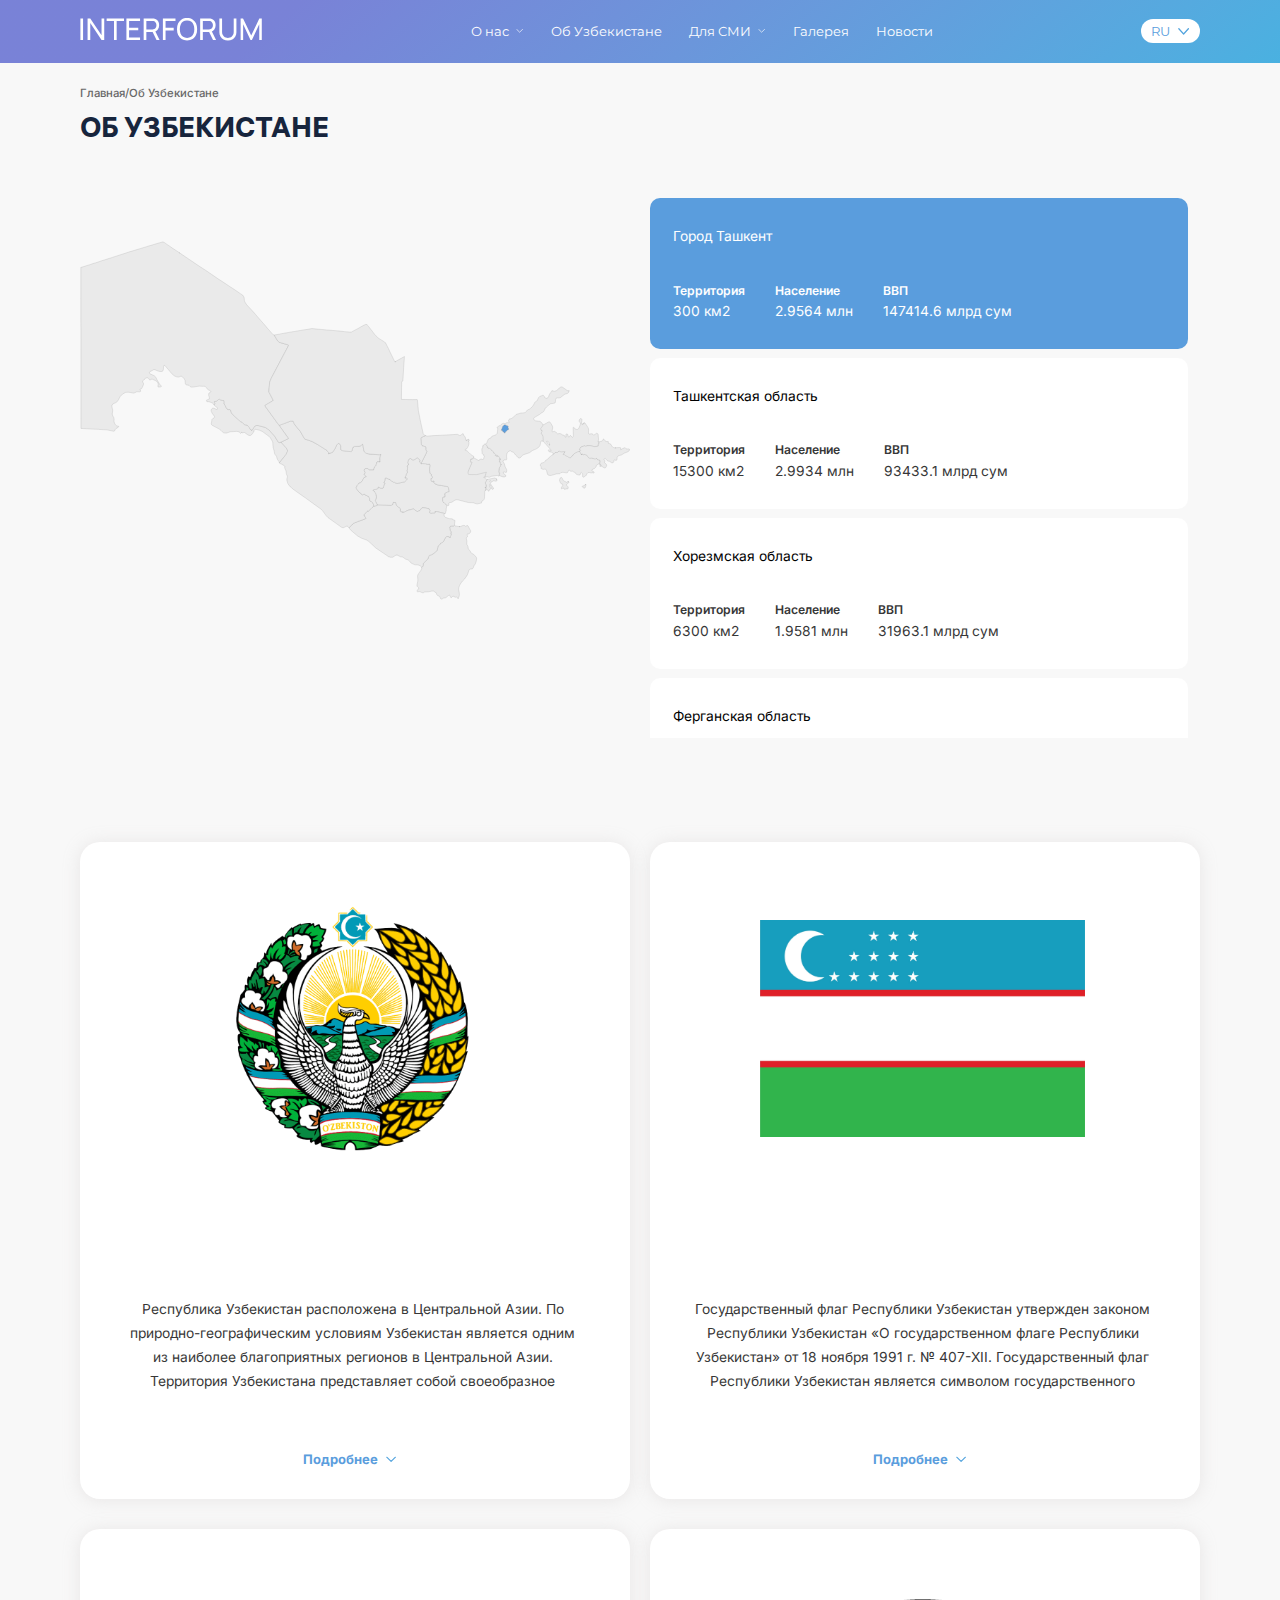
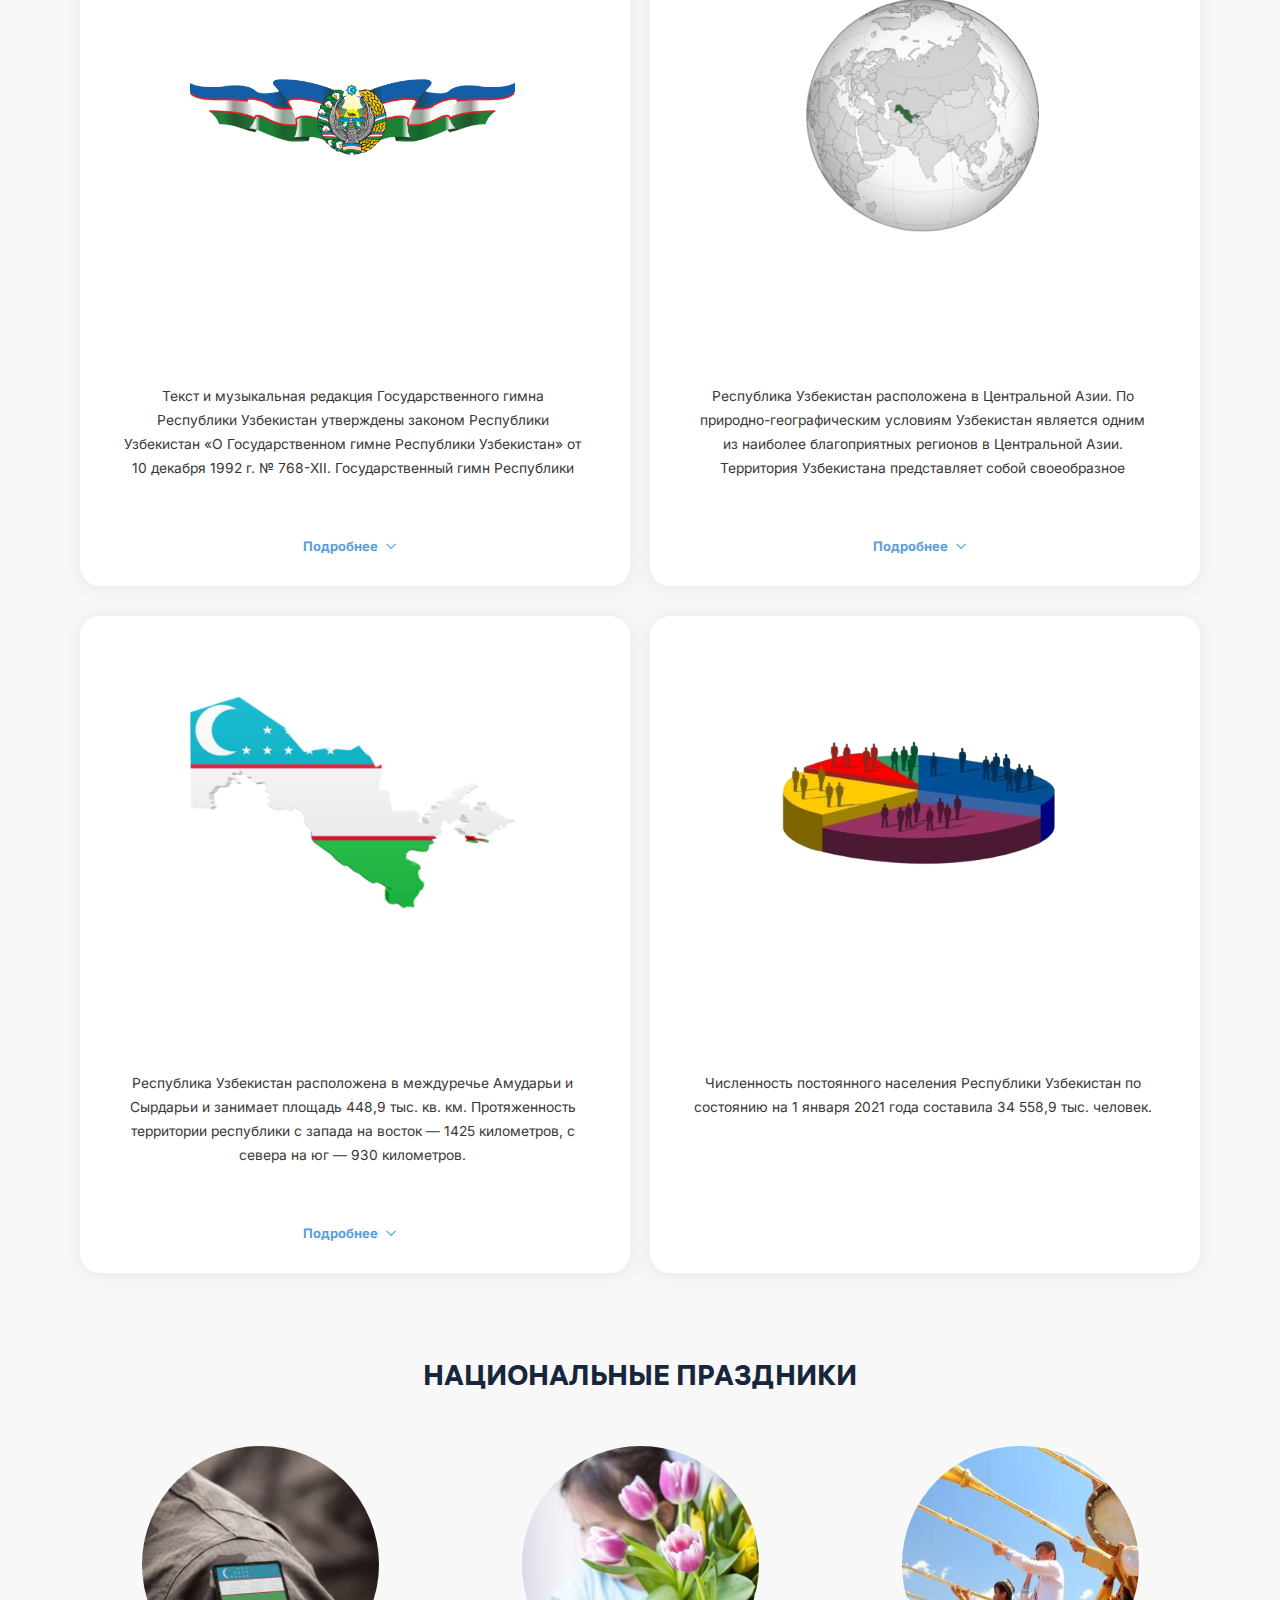
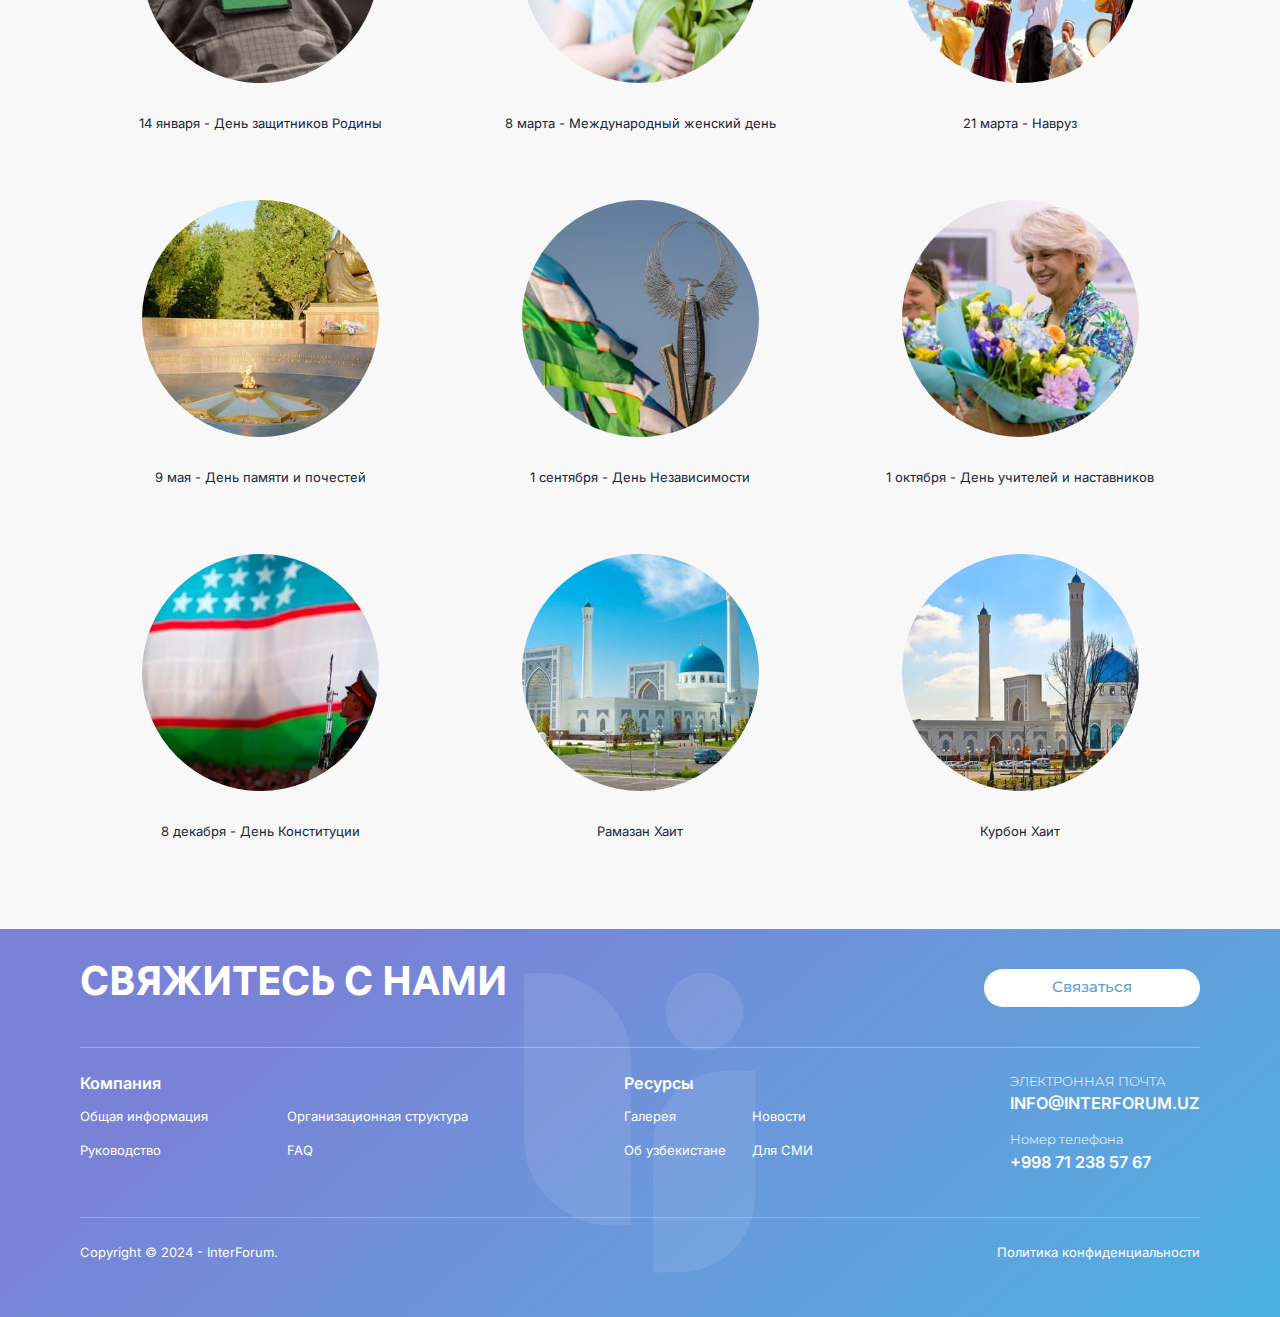
==== commit b5b5c788: "did" ====
--- a/about_uzbekistan.html
+++ b/about_uzbekistan.html
@@ -31,7 +31,7 @@
                                 </a>
                             </li>
                             <li>
-                                <a href="#">
+                                <a href="organisation_structure.html">
                                     Организационная Структура
                                 </a>
                             </li>
--- a/css/style.min.css
+++ b/css/style.min.css
@@ -13176,7 +13176,7 @@
 }
 
 /* BLUR BACKGROUND */
-.footer::before, .contacts::before, .competition .row:nth-child(3)::before, .competition .row:nth-child(2)::before, .competition .row:nth-child(1)::before, .hero__title::before, .hero::after, .hero::before {
+.contacts__message::after, .contacts__message::before, .contacts::before, .competition .row:nth-child(3)::before, .competition .row:nth-child(2)::before, .competition .row:nth-child(1)::before, .hero__title::before, .hero::after, .hero::before {
   content: "";
   position: absolute;
   width: 0rem;
@@ -13191,7 +13191,7 @@
 }
 
 /* CIRCLE */
-.about__img::before, .about::after, .about::before {
+.page::after, .page::before, .contacts__info::after, .contacts__info::before, .faq::after, .faq::before, .management .row::before, .management::after, .management::before, .about__img::before, .about::after, .about::before {
   content: "";
   position: absolute;
   width: 7.375rem;
@@ -13478,6 +13478,19 @@
 .header.secondary .menu__list-item:has(ul) > ul {
   margin-top: -0.5rem;
 }
+.header.secondary .menu__list-item:has(ul) > .menu__list-link {
+  padding-right: 1.25rem;
+}
+.header.secondary .menu__list-item:has(ul) > .menu__list-link::after {
+  -webkit-transform: translateY(-50%);
+  -ms-transform: translateY(-50%);
+  transform: translateY(-50%);
+}
+.header.secondary .menu__list-item:has(ul):hover > .menu__list-link::after {
+  -webkit-transform: translateY(-50%) rotate(180deg);
+  -ms-transform: translateY(-50%) rotate(180deg);
+  transform: translateY(-50%) rotate(180deg);
+}
 
 .menu {
   display: -webkit-box;
@@ -13505,6 +13518,16 @@
   visibility: visible;
   padding-top: 1.5rem;
 }
+.menu__list-item:hover > .menu__list-link::after {
+  -webkit-transform: translateY(50%) rotate(180deg);
+  -ms-transform: translateY(50%) rotate(180deg);
+  transform: translateY(50%) rotate(180deg);
+  -webkit-transition: -webkit-transform 0.4s;
+  transition: -webkit-transform 0.4s;
+  -o-transition: transform 0.4s;
+  transition: transform 0.4s;
+  transition: transform 0.4s, -webkit-transform 0.4s;
+}
 .menu__list-link {
   font-family: "Montserrat", sans-serif;
   font-size: 1rem;
@@ -13513,9 +13536,30 @@
   color: oklch(100% 0 0);
   display: inline-block;
   padding: 1.625rem 0 1rem;
+  position: relative;
+  padding-right: 1.25rem;
 }
 .menu__list-item:has(ul) {
   /* SECOND LEVEL OF MENU */
+}
+.menu__list-item:has(ul) .menu__list-link::after {
+  content: "";
+  position: absolute;
+  background-image: url("../images/arrow.svg");
+  background-size: contain;
+  background-repeat: no-repeat;
+  width: 0.6875rem;
+  height: 0.3125rem;
+  right: 0;
+  top: 50%;
+  -webkit-transform: translateY(50%);
+  -ms-transform: translateY(50%);
+  transform: translateY(50%);
+  -webkit-transition: -webkit-transform 0.4s;
+  transition: -webkit-transform 0.4s;
+  -o-transition: transform 0.4s;
+  transition: transform 0.4s;
+  transition: transform 0.4s, -webkit-transform 0.4s;
 }
 .menu__list-item:has(ul) > ul {
   opacity: 0;
@@ -13667,6 +13711,7 @@
   background: linear-gradient(139.81deg, oklch(63.64% 0.127 277.55) 22.434%, oklch(73.43% 0.123 223.99) 113.926%);
   padding-top: 7.5rem;
   height: 100dvh;
+  position: relative;
   z-index: 0;
 }
 .hero::before {
@@ -14284,6 +14329,31 @@
   line-height: 1.5625rem;
   color: oklch(33.68% 0 0);
   padding-bottom: 13.5rem;
+  position: relative;
+  z-index: 0;
+}
+.management::before {
+  z-index: -1;
+  width: 10.375rem;
+  height: 10.813rem;
+  bottom: 2rem;
+  left: -5.1875rem;
+}
+.management::after {
+  width: 8.75rem;
+  height: 8.75rem;
+  right: -4.375rem;
+  top: -5rem;
+  z-index: -1;
+}
+.management .row {
+  position: relative;
+}
+.management .row::before {
+  width: 2.875rem;
+  height: 3rem;
+  bottom: -4.75rem;
+  right: 30%;
 }
 .management__item {
   display: -webkit-box;
@@ -14447,6 +14517,22 @@
 **********************/
 .faq {
   padding-bottom: 13.5rem;
+  position: relative;
+  z-index: 0;
+}
+.faq::before {
+  z-index: -1;
+  width: 3rem;
+  height: 2.875rem;
+  left: 1.5rem;
+  bottom: 11rem;
+}
+.faq::after {
+  z-index: -1;
+  right: -3.4375rem;
+  bottom: 1.5625rem;
+  width: 8.75rem;
+  height: 7.6875rem;
 }
 .faq__img {
   border-radius: 10px;
@@ -14559,6 +14645,20 @@
 **********************/
 .contacts__info {
   padding-bottom: 5.9375rem;
+  position: relative;
+  z-index: 0;
+}
+.contacts__info::before {
+  bottom: 3.875rem;
+  width: 4.125rem;
+  height: 4.125rem;
+  left: -2.0625rem;
+}
+.contacts__info::after {
+  width: 3rem;
+  height: 3rem;
+  right: -1rem;
+  top: -5rem;
 }
 
 /* It's not a section, it's actually inside the contacts__info section. */
@@ -14650,6 +14750,22 @@
   padding-bottom: 5rem;
   margin-bottom: 1.875rem;
   background: linear-gradient(139.81deg, oklch(63.64% 0.127 277.55) 22.434%, oklch(73.43% 0.123 223.99) 113.926%);
+  position: relative;
+  z-index: 0;
+}
+.contacts__message::before {
+  left: -3rem;
+  bottom: 2.1875rem;
+  width: 19.5rem;
+  height: 11.6875rem;
+  z-index: -1;
+}
+.contacts__message::after {
+  right: -3rem;
+  top: 2.6875rem;
+  width: 19.5rem;
+  height: 11.6875rem;
+  z-index: -1;
 }
 .contacts__message h2 {
   color: oklch(100% 0 0);
@@ -14681,9 +14797,26 @@
     **********************
 **********************/
 .page {
-  padding-bottom: 12.125rem;
+  padding-bottom: 9.1875rem;
+  position: relative;
+  z-index: 0;
+}
+.page::before {
+  width: 8.75rem;
+  height: 8.75rem;
+  left: -4.375rem;
+  top: 4.0625rem;
+}
+.page::after {
+  width: 3rem;
+  height: 3rem;
+  right: 1.5rem;
+  bottom: 3rem;
 }
 .page__inner {
+  background: oklch(100% 0 0);
+  padding: 2rem;
+  border-radius: 20px;
   /* display: none; */
 }
 .page__inner:has(.page__avatar) > div {
@@ -15206,6 +15339,321 @@
 
 /**********************
     **********************
+       ORGANISATION STRUCTURE
+    **********************
+**********************/
+.org_structure {
+  text-wrap: wrap !important;
+  text-align: center;
+  position: relative;
+  background-size: cover;
+  background-repeat: no-repeat;
+  z-index: 0;
+  padding: 20px 0;
+  /* &::before {
+      display: none;
+  } */
+}
+.org_structure .information__inner {
+  background: oklch(100% 0 0);
+  padding: 20px;
+  overflow-x: auto;
+  /*  padding-left: 27rem; on mobile */
+}
+.org_structure .tree_cover {
+  /* padding: 0 30rem; on mobile */
+}
+.org_structure .tree_cover .number_of_people {
+  position: absolute;
+  right: 0.3125rem;
+  bottom: 0.3125rem;
+}
+.org_structure .tree_cover p {
+  max-width: 400px;
+  margin-left: auto;
+  text-align: center;
+  line-height: 20px;
+  margin-bottom: 2rem;
+  text-wrap: wrap;
+}
+.org_structure .treee {
+  display: -webkit-box;
+  display: -ms-flexbox;
+  display: flex;
+  -webkit-box-pack: center;
+  -ms-flex-pack: center;
+  justify-content: center;
+  width: 100%;
+  padding-left: 0 !important;
+}
+.org_structure .treee a {
+  display: -webkit-box;
+  display: -ms-flexbox;
+  display: flex;
+  -webkit-box-align: center;
+  -ms-flex-align: center;
+  align-items: center;
+  -webkit-box-pack: center;
+  -ms-flex-pack: center;
+  justify-content: center;
+  -ms-flex-wrap: wrap;
+  flex-wrap: wrap;
+  text-align: center;
+  text-decoration: none;
+  color: oklch(0% 0 0);
+  width: 190px;
+  border: 1px solid oklch(0% 0 0);
+  padding: 15px 12px;
+  background: oklch(100% 0 0);
+  -webkit-transition: 0.4s all;
+  -o-transition: 0.4s all;
+  transition: 0.4s all;
+  line-height: 20px;
+  text-wrap: wrap !important;
+  white-space: normal !important;
+  word-break: break-word !important;
+  font-family: "Montserrat", sans-serif;
+  font-size: 0.875rem;
+  font-weight: 400;
+  line-height: 1.25rem;
+  color: oklch(26.49% 0.049 260.67);
+}
+.org_structure .treee a:hover {
+  color: oklch(100% 0 0);
+  background: oklch(67.88% 0.117 248.92);
+}
+.org_structure .treee ul {
+  padding-left: 30px !important;
+}
+.org_structure .treee ul,
+.org_structure .treee li {
+  list-style: none;
+  padding: 0;
+  margin: 0;
+}
+.org_structure .treee_top {
+  display: -webkit-box;
+  display: -ms-flexbox;
+  display: flex;
+  /* justify-content: space-evenly; */
+  -webkit-box-align: start;
+  -ms-flex-align: start;
+  align-items: flex-start;
+  /* gap: 40px; */
+  /* flex-direction: row-reverse; */
+  /* width: 100%; */
+  padding-right: 12rem;
+  -ms-flex-pack: distribute;
+  justify-content: space-around;
+  width: 100%;
+}
+.org_structure .treee .tree_first_inner {
+  display: -webkit-box;
+  display: -ms-flexbox;
+  display: flex;
+  -webkit-box-align: start;
+  -ms-flex-align: start;
+  align-items: flex-start;
+  gap: 40px;
+  margin: 20px 0 0 0;
+  /* padding-right: 20rem; on mobile */
+}
+.org_structure .treee .tree_first_inner .child_second:last-child:has(> ul):before {
+  right: -16px;
+  left: auto;
+  height: calc(100% - 88px);
+  top: -11px;
+}
+.org_structure .treee .tree_first_inner .child_second:last-child .treee_second_inner {
+  padding-right: 0;
+  padding-left: 0 !important;
+}
+.org_structure .treee .tree_first_inner .child_second:last-child .child_third::before {
+  left: auto;
+  right: -15px;
+}
+.org_structure .treee .tree_first_inner .child_second:last-child::after {
+  left: 48.1%;
+}
+.org_structure .child_first {
+  position: relative;
+}
+.org_structure .child_first:first-child {
+  display: -webkit-box;
+  display: -ms-flexbox;
+  display: flex;
+  -webkit-box-orient: vertical;
+  -webkit-box-direction: normal;
+  -ms-flex-direction: column;
+  flex-direction: column;
+  -webkit-box-align: center;
+  -ms-flex-align: center;
+  align-items: center;
+}
+.org_structure .child_first:first-child a {
+  position: relative;
+}
+.org_structure .child_first:first-child > a:after {
+  content: "";
+  position: absolute;
+  display: block;
+  left: 50%;
+  bottom: -10px;
+  -webkit-transform: translateX(-50%);
+  -ms-transform: translateX(-50%);
+  transform: translateX(-50%);
+  height: 10px;
+  width: 1px;
+  background: oklch(0% 0 0);
+}
+.org_structure .child_first:first-child::before {
+  content: "";
+  position: absolute;
+  display: block;
+  width: calc(79% - 23rem);
+  height: 1px;
+  right: 8rem;
+  top: 3%;
+  background: #000;
+}
+.org_structure .child_first:last-child {
+  margin-left: -21rem;
+}
+.org_structure .child_second {
+  position: relative;
+}
+.org_structure .child_second:has(> ul):before {
+  content: "";
+  position: absolute;
+  display: block;
+  border-left: 1px solid oklch(0% 0 0);
+  top: 0;
+  left: 0;
+  height: calc(100% - 99px);
+}
+.org_structure .child_second:first-child::after {
+  left: 103%;
+}
+.org_structure .child_second:last-child::after {
+  left: -17%;
+}
+.org_structure .child_second::after {
+  content: "";
+  position: absolute;
+  height: 1px;
+  width: 121%;
+  background: oklch(0% 0 0);
+  top: -11px;
+  left: 50%;
+  -webkit-transform: translateX(-50%);
+  -ms-transform: translateX(-50%);
+  transform: translateX(-50%);
+}
+.org_structure .child_second > a {
+  position: relative;
+}
+.org_structure .child_second > a::after {
+  content: "";
+  position: absolute;
+  height: 10px;
+  width: 1px;
+  background: oklch(0% 0 0);
+  top: -11px;
+  left: 50%;
+  -webkit-transform: translateX(-50%);
+  -ms-transform: translateX(-50%);
+  transform: translateX(-50%);
+}
+.org_structure .child_third {
+  position: relative;
+}
+.org_structure .child_third::before {
+  content: "";
+  position: absolute;
+  width: 2.9rem;
+  height: 1px;
+  display: block;
+  background: oklch(0% 0 0);
+  top: 20px;
+  -webkit-transform: translateY(-50%);
+  -ms-transform: translateY(-50%);
+  transform: translateY(-50%);
+  left: -29px;
+}
+.org_structure .treee_second_inner {
+  display: -webkit-box;
+  display: -ms-flexbox;
+  display: flex;
+  -webkit-box-orient: vertical;
+  -webkit-box-direction: normal;
+  -ms-flex-direction: column;
+  flex-direction: column;
+  gap: 20px;
+  margin-top: 20px !important;
+}
+.org_structure .treee_second_inner .child_third:last-child a {
+  height: 120px;
+}
+.org_structure .treee_third_inner .child_fourth:last-child a {
+  height: 100px;
+}
+.org_structure .treee ul.treee_third_inner {
+  display: -webkit-box;
+  display: -ms-flexbox;
+  display: flex;
+  -webkit-box-orient: vertical;
+  -webkit-box-direction: normal;
+  -ms-flex-direction: column;
+  flex-direction: column;
+  gap: 20px;
+  padding-top: 20px !important;
+  padding-left: 20px !important;
+  position: relative;
+}
+.org_structure .treee_third_inner::before {
+  content: "";
+  position: absolute;
+  display: block;
+  left: 0;
+  top: 0;
+  background: oklch(0% 0 0);
+  width: 1px;
+  height: calc(100% - 78px);
+}
+.org_structure .child_fourth a {
+  position: relative;
+}
+.org_structure .child_fourth a::before {
+  content: "";
+  position: absolute;
+  width: 20px;
+  height: 1px;
+  background: oklch(0% 0 0);
+  left: -20px;
+  top: 20px;
+}
+.org_structure pre {
+  overflow: inherit;
+}
+
+@media (max-width: 1085px) {
+  /*    .ql-syntax {
+      padding-left: 27rem !important;
+  } */
+  .org_structure .tree_cover {
+    padding: 0 3rem 0 0;
+  }
+  .treee .tree_first_inner {
+    /*  padding-right: 20rem !important; */
+  }
+  .org_structure .tree_cover p {
+    width: 23rem;
+    padding-right: 40px;
+    margin-left: 0;
+  }
+}
+/**********************
+    **********************
        FOOTER
     **********************
 **********************/
@@ -15217,9 +15665,19 @@
   z-index: 0;
 }
 .footer::before {
-  bottom: 0;
-  width: 19.5rem;
-  height: 12.063rem;
+  content: "";
+  position: absolute;
+  background-image: url("../images/main-logo-gradient-small.svg");
+  background-size: contain;
+  background-repeat: no-repeat;
+  width: 17.875rem;
+  height: 23.125rem;
+  left: 50%;
+  top: 50%;
+  -webkit-transform: translate(-50%, -50%);
+  -ms-transform: translate(-50%, -50%);
+  transform: translate(-50%, -50%);
+  z-index: -1;
 }
 .footer__message {
   display: -webkit-box;
@@ -15304,6 +15762,9 @@
   font-weight: 600;
   line-height: 1.6875rem;
   color: oklch(100% 0 0);
+}
+.footer__info a:first-child {
+  text-transform: uppercase;
 }
 .footer__info a span {
   font-family: "Montserrat", sans-serif;
@@ -15406,6 +15867,9 @@
   .menu .menu__list-link {
     padding: 0;
   }
+  .menu .menu__list-item:has(ul) .menu__list-link::after {
+    content: none;
+  }
   .menu__list-inner {
     display: -webkit-box;
     display: -ms-flexbox;
@@ -15464,7 +15928,6 @@
     display: flex;
   }
   .hero {
-    position: relative;
     z-index: 0;
   }
   .hero::before {
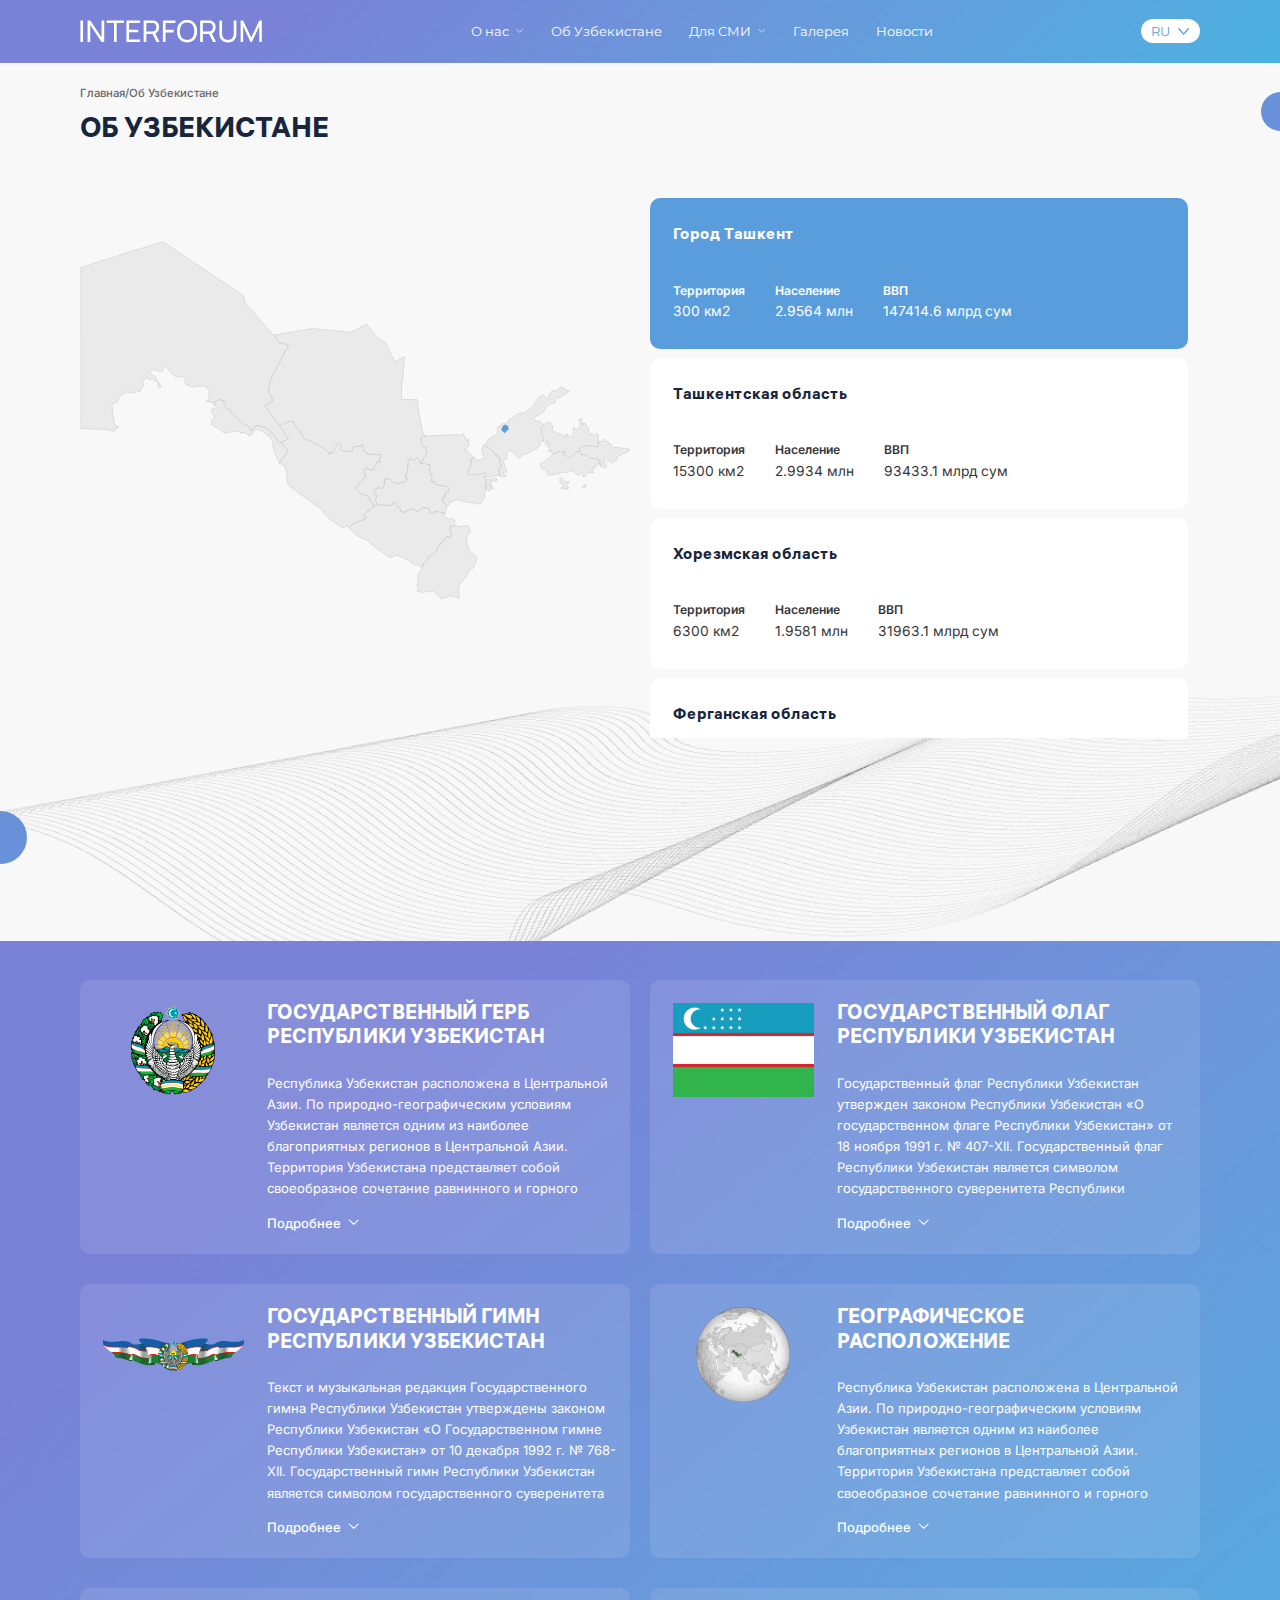
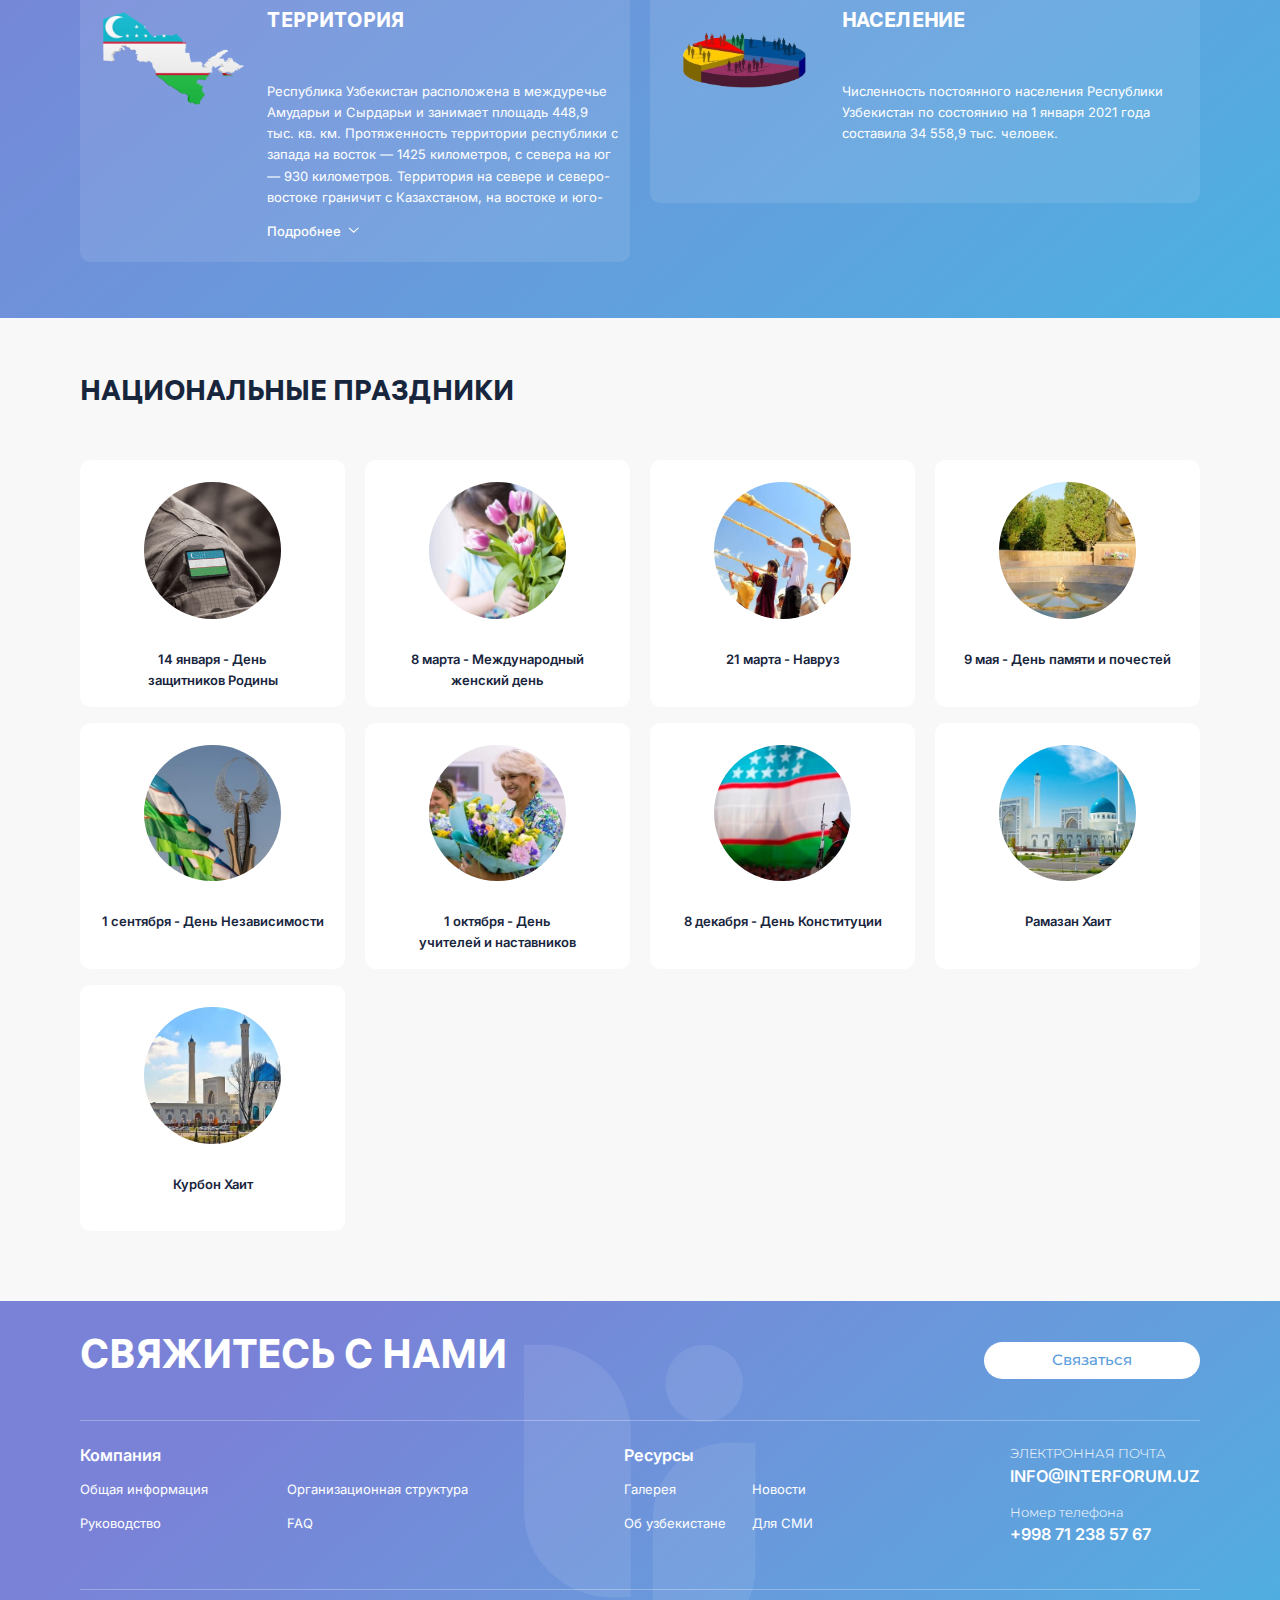
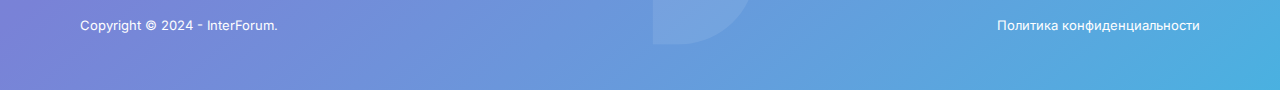
==== commit 05262569: "did" ====
--- a/about_uzbekistan.html
+++ b/about_uzbekistan.html
@@ -576,47 +576,54 @@
                         <div class="uzbekistan__about-img">
                             <img src="images/coat_of_arms.png" alt="">
                         </div>
-                        <h3>
-                            ГОСУДАРСТВЕННЫЙ ГЕРБ РЕСПУБЛИКИ УЗБЕКИСТАН
-                        </h3>
-                        <div class="uzbekistan__about-accardion">
-                            <p>
-                                <span>
+                        <div>
+                            <h3>
+                                ГОСУДАРСТВЕННЫЙ ГЕРБ РЕСПУБЛИКИ УЗБЕКИСТАН
+                            </h3>
+                            <div class="uzbekistan__about-accardion">
+                                <p>
                                     Республика Узбекистан расположена в Центральной Азии. По природно-географическим
                                     условиям
                                     Узбекистан является одним из наиболее благоприятных регионов в Центральной Азии.
                                     Территория
-                                    Узбекистана представляет собой своеобразное сочетание равнинного и горного рельефа.
+                                    Узбекистана представляет собой своеобразное сочетание равнинного и горного
+                                    рельефа.
                                     Большую
                                     часть территории Узбекистана занимают равнины (около четырех пятых территории).
                                     Одной из
-                                    главных является Туранская равнина. На востоке и северо-востоке страны расположены
+                                    главных является Туранская равнина. На востоке и северо-востоке страны
+                                    расположены
                                     отроги
-                                    Тянь-Шаня и Памира, здесь же находится высочайшая точка страны (4 643 м). На севере
-                                    центральной части территории Узбекистана находится одна из крупнейших пустынь мира —
+                                    Тянь-Шаня и Памира, здесь же находится высочайшая точка страны (4 643 м). На
+                                    севере
+                                    центральной части территории Узбекистана находится одна из крупнейших пустынь
+                                    мира —
                                     Кызылкум, на западе — Каракум.
-                                </span>
-                                <span class="text">Горы и предгорья составляют примерно 1/5 территории
+
+                                    Горы и предгорья составляют примерно 1/5 территории
                                     республики. На востоке преобладают среднегорные и высокогорные формы рельефа: в
                                     пределы
-                                    республики входят склоны или окончания хребтов Западного Тянь-Шаня (хребты Угамский,
+                                    республики входят склоны или окончания хребтов Западного Тянь-Шаня (хребты
+                                    Угамский,
                                     Пскемский, Чаткальский, Кураминский) и Памиро-Алая (хребты Зеравшанский,
                                     Туркестанский,
                                     Гиссарский, Кугитангтау, Байсунтау). К югу и западу, они постепенно понижаются и
                                     переходят в
                                     равнины. Между горами простираются довольно большие впадины: Кашкадарьинская,
-                                    Сурхандарьинская, Зеравшанская, Самаркандская. Наиболее крупная межгорная впадина —
-                                    Ферганская котловина (долина) — 370 километров, а в ширину достигает 190 километров.
+                                    Сурхандарьинская, Зеравшанская, Самаркандская. Наиболее крупная межгорная
+                                    впадина —
+                                    Ферганская котловина (долина) — 370 километров, а в ширину достигает 190
+                                    километров.
                                     С трех
                                     сторон обрамлена горными хребтами и только с запада открыта. На границе с
                                     Афганистаном
                                     находится обширная Приамударьинская впадина.
-                                </span>
-                            </p>
-                        </div>
-                        <button class="uzbekistan__about-btn">
-                            Подробнее
-                        </button>
+                                </p>
+                            </div>
+                            <button class="uzbekistan__about-btn">
+                                Подробнее
+                            </button>
+                        </div>
                     </div>
                 </div>
 
@@ -626,28 +633,29 @@
                         <div class="uzbekistan__about-img">
                             <img src="images/flag.jpg" alt="">
                         </div>
-                        <h3>
-                            ГОСУДАРСТВЕННЫЙ ФЛАГ РЕСПУБЛИКИ УЗБЕКИСТАН
-                        </h3>
-                        <div class="uzbekistan__about-accardion">
-                            <p>
-                                <span>
-                                    Государственный флаг Республики Узбекистан утвержден законом Республики Узбекистан
+
+                        <div>
+                            <h3>
+                                ГОСУДАРСТВЕННЫЙ ФЛАГ РЕСПУБЛИКИ УЗБЕКИСТАН
+                            </h3>
+                            <div class="uzbekistan__about-accardion">
+                                <p>
+                                    Государственный флаг Республики Узбекистан утвержден законом Республики
+                                    Узбекистан
                                     «О государственном флаге Республики Узбекистан» от 18 ноября 1991 г. № 407-XII.
                                     Государственный флаг Республики Узбекистан является символом государственного
                                     суверенитета Республики Узбекистан. Государственный флаг Республики Узбекистан
-                                    представляет Республику Узбекистан в международных отношениях. Государственный флаг
-                                </span>
-                                <span class="text">
-                                    Республики Узбекистан представляет собой прямоугольное полотнище из трех
-                                    горизонтальных полос насыщенного голубого, белого и насыщенного зеленого цветов во
+                                    представляет Республику Узбекистан в международных отношениях. Государственный
+                                    флаг Республики Узбекистан представляет собой прямоугольное полотнище из трех
+                                    горизонтальных полос насыщенного голубого, белого и насыщенного зеленого цветов
+                                    во
                                     всю длину флага.
-                                </span>
-                            </p>
-                        </div>
-                        <button class="uzbekistan__about-btn">
-                            Подробнее
-                        </button>
+                                </p>
+                            </div>
+                            <button class="uzbekistan__about-btn">
+                                Подробнее
+                            </button>
+                        </div>
                     </div>
                 </div>
 
@@ -657,34 +665,40 @@
                         <div class="uzbekistan__about-img">
                             <img src="images/anthem.png" alt="">
                         </div>
-                        <h3>
-                            ГОСУДАРСТВЕННЫЙ ГИМН РЕСПУБЛИКИ УЗБЕКИСТАН
-                        </h3>
-                        <div class="uzbekistan__about-accardion">
-                            <p>
-                                <span>
-                                    Текст и музыкальная редакция Государственного гимна Республики Узбекистан утверждены
-                                    законом Республики Узбекистан «О Государственном гимне Республики Узбекистан» от 10
+                        <div>
+                            <h3>
+                                ГОСУДАРСТВЕННЫЙ ГИМН РЕСПУБЛИКИ УЗБЕКИСТАН
+                            </h3>
+                            <div class="uzbekistan__about-accardion">
+                                <p>
+                                    Текст и музыкальная редакция Государственного гимна Республики Узбекистан
+                                    утверждены
+                                    законом Республики Узбекистан «О Государственном гимне Республики Узбекистан» от
+                                    10
                                     декабря 1992 г. № 768-ХII. Государственный гимн Республики Узбекистан является
-                                    символом государственного суверенитета Республики Узбекистан. Глубокое уважение к
+                                    символом государственного суверенитета Республики Узбекистан. Глубокое уважение
+                                    к
                                     Государственному гимну Республики Узбекистан — патриотический долг каждого
                                     гражданина Республики Узбекистан.
-                                </span>
-                                <span class="text">
                                     <strong> Музыка - Мутала Бурхонова Слова - Абдуллы Орипова </strong>
-                                    Серқуёш, ҳур ўлкам, элга бахт, нажот, Сен ўзинг дўстларга йўлдош, меҳрибон! Яшнагай
-                                    то абад илму фан, ижод, Шуҳратинг порласин токи бор жаҳон! Припев: Олтин бу водийлар
-                                    — жон Ўзбекистон, Аждодлар мардона руҳи сенга ёр! Улуғ халқ қудрати жўш урган замон,
-                                    Оламни маҳлиё айлаган диёр! Бағри кенг ўзбекнинг ўчмас иймони, Эркин, ёш авлодлар
+                                    Серқуёш, ҳур ўлкам, элга бахт, нажот, Сен ўзинг дўстларга йўлдош, меҳрибон!
+                                    Яшнагай
+                                    то абад илму фан, ижод, Шуҳратинг порласин токи бор жаҳон! Припев: Олтин бу
+                                    водийлар
+                                    — жон Ўзбекистон, Аждодлар мардона руҳи сенга ёр! Улуғ халқ қудрати жўш урган
+                                    замон,
+                                    Оламни маҳлиё айлаган диёр! Бағри кенг ўзбекнинг ўчмас иймони, Эркин, ёш
+                                    авлодлар
                                     сенга зўр қанот! Истиқлол машъали, тинчлик посбони, Ҳақсевар, она юрт, мангу бўл
                                     обод! Припев:Олтин бу водийлар — жон Ўзбекистон, Аждодлар мардона руҳи сенга ёр!
                                     Улуғ халқ қудрати жўш урган замон, Оламни маҳлиё айлаган диёр!
-                                </span>
-                            </p>
-                        </div>
-                        <button class="uzbekistan__about-btn">
-                            Подробнее
-                        </button>
+
+                                </p>
+                            </div>
+                            <button class="uzbekistan__about-btn">
+                                Подробнее
+                            </button>
+                        </div>
                     </div>
                 </div>
 
@@ -693,39 +707,42 @@
                         <div class="uzbekistan__about-img">
                             <img src="images/geographic-position.png" alt="">
                         </div>
-                        <h3>
-                            ГЕОГРАФИЧЕСКОЕ РАСПОЛОЖЕНИЕ
-                        </h3>
-                        <div class="uzbekistan__about-accardion">
-                            <p>
-                                <span>
+                        <div>
+                            <h3>
+                                ГЕОГРАФИЧЕСКОЕ РАСПОЛОЖЕНИЕ
+                            </h3>
+                            <div class="uzbekistan__about-accardion">
+                                <p>
                                     Республика Узбекистан расположена в Центральной Азии. По природно-географическим
-                                    условиям Узбекистан является одним из наиболее благоприятных регионов в Центральной
-                                    Азии. Территория Узбекистана представляет собой своеобразное сочетание равнинного и
+                                    условиям Узбекистан является одним из наиболее благоприятных регионов в
+                                    Центральной
+                                    Азии. Территория Узбекистана представляет собой своеобразное сочетание
+                                    равнинного и
                                     горного рельефа. Большую часть территории Узбекистана занимают равнины (около
-                                    четырех пятых территории). Одной из главных является Туранская равнина. На востоке и
+                                    четырех пятых территории). Одной из главных является Туранская равнина. На
+                                    востоке и
                                     северо-востоке страны расположены отроги Тянь-Шаня и Памира, здесь же находится
-                                    высочайшая точка страны (4 643 м).
-                                </span>
-                                <span class="text">
-                                    На севере центральной части территории
+                                    высочайшая точка страны (4 643 м). На севере центральной части территории
                                     Узбекистана находится одна из крупнейших пустынь мира — Кызылкум, на западе —
-                                    Каракум. Горы и предгорья составляют примерно 1/5 территории республики. На востоке
-                                    преобладают среднегорные и высокогорные формы рельефа: в пределы республики входят
+                                    Каракум. Горы и предгорья составляют примерно 1/5 территории республики. На
+                                    востоке
+                                    преобладают среднегорные и высокогорные формы рельефа: в пределы республики
+                                    входят
                                     склоны или окончания хребтов Западного Тянь-Шаня (хребты Угамский, Пскемский,
                                     Чаткальский, Кураминский) и Памиро-Алая (хребты Зеравшанский, Туркестанский,
                                     Гиссарский, Кугитангтау, Байсунтау). К югу и западу, они постепенно понижаются и
                                     переходят в равнины. Между горами простираются довольно большие впадины:
                                     Кашкадарьинская, Сурхандарьинская, Зеравшанская, Самаркандская. Наиболее крупная
                                     межгорная впадина — Ферганская котловина (долина) — 370 километров, а в ширину
-                                    достигает 190 километров. С трех сторон обрамлена горными хребтами и только с запада
+                                    достигает 190 километров. С трех сторон обрамлена горными хребтами и только с
+                                    запада
                                     открыта. На границе с Афганистаном находится обширная Приамударьинская впадина.
-                                </span>
-                            </p>
-                        </div>
-                        <button class="uzbekistan__about-btn">
-                            Подробнее
-                        </button>
+                                </p>
+                            </div>
+                            <button class="uzbekistan__about-btn">
+                                Подробнее
+                            </button>
+                        </div>
                     </div>
                 </div>
 
@@ -734,31 +751,29 @@
                         <div class="uzbekistan__about-img">
                             <img src="images/territory.png" alt="">
                         </div>
-                        <h3>
-                            ТЕРРИТОРИЯ
-                        </h3>
-                        <div class="uzbekistan__about-accardion">
-                            <p>
-                                <span>
+                        <div>
+                            <h3>
+                                ТЕРРИТОРИЯ
+                            </h3>
+                            <div class="uzbekistan__about-accardion">
+                                <p>
                                     Республика Узбекистан расположена в междуречье Амударьи и Сырдарьи и занимает
-                                    площадь 448,9 тыс. кв. км. Протяженность территории республики с запада на восток —
-                                    1425 километров, с севера на юг — 930 километров.
-
-
-                                </span>
-                                <span class="text">
-                                    Территория на севере и северо-востоке граничит с Казахстаном, на востоке и
-                                    юго-востоке — с Кыргызстаном и Таджикистаном, на западе — с Туркменистаном, на юге —
+                                    площадь 448,9 тыс. кв. км. Протяженность территории республики с запада на
+                                    восток —
+                                    1425 километров, с севера на юг — 930 километров. Территория на севере и
+                                    северо-востоке граничит с Казахстаном, на востоке и
+                                    юго-востоке — с Кыргызстаном и Таджикистаном, на западе — с Туркменистаном, на
+                                    юге —
                                     с Афганистаном. Общая длина государственной границы составляет 6221 километр.
                                     Протяженность границ с Афганистаном — 143 км., с Казахстаном — 2356.31 км., с
                                     Кыргызстаном — 1476.12 км., с Таджикистаном — 1283.2 км. и с Туркменистаном —
                                     1831.49 км.
-                                </span>
-                            </p>
-                        </div>
-                        <button class="uzbekistan__about-btn">
-                            Подробнее
-                        </button>
+                                </p>
+                            </div>
+                            <button class="uzbekistan__about-btn">
+                                Подробнее
+                            </button>
+                        </div>
                     </div>
                 </div>
 
@@ -767,18 +782,18 @@
                         <div class="uzbekistan__about-img">
                             <img src="images/population.png" alt="">
                         </div>
-                        <h3>
-                            НАСЕЛЕНИЕ
-                        </h3>
-                        <div class="uzbekistan__about-accardion">
-                            <p>
-                                <span>
+                        <div>
+                            <h3>
+                                НАСЕЛЕНИЕ
+                            </h3>
+                            <div class="uzbekistan__about-accardion">
+                                <p>
                                     Численность постоянного населения Республики Узбекистан по состоянию на 1 января
                                     2021
                                     года
                                     составила 34 558,9 тыс. человек.
-                                </span>
-                            </p>
+                                </p>
+                            </div>
                         </div>
                     </div>
                 </div>
@@ -793,160 +808,161 @@
                     Национальные праздники
                 </h2>
                 <div class="row">
-                    <div class="uzbekistan__holidays-item col-lg-4">
-                        <div class="row">
-                            <div class="col-12">
-                                <div class="uzbekistan__holidays-img">
-                                    <img src="images/holiday-1.jpg" alt="">
-                                </div>
-                            </div>
-                            <div class="col-12">
-                                <h4>
-                                    14 января - День защитников Родины
-                                </h4>
-                            </div>
-                        </div>
-                    </div>
-
-                    <div class="uzbekistan__holidays-item col-lg-4">
-                        <div class="row">
-                            <div class="col-12">
-                                <div class="uzbekistan__holidays-img">
-                                    <img src="images/holiday-2.jpg" alt="">
-                                </div>
-                            </div>
-                            <div class="col-12">
-                                <h4>
-                                    8 марта - Международный женский день
-                                </h4>
-                            </div>
-                        </div>
-                    </div>
-
-                    <div class="uzbekistan__holidays-item col-lg-4">
-                        <div class="row">
-                            <div class="col-12">
-                                <div class="uzbekistan__holidays-img">
-                                    <img src="images/holiday-3.jpg" alt="">
-                                </div>
-                            </div>
-                            <div class="col-12">
-                                <h4>
-                                    21 марта - Навруз
-                                </h4>
-                            </div>
-                        </div>
-                    </div>
-
-                    <div class="uzbekistan__holidays-item col-lg-4">
-                        <div class="row">
-
-                            <div class="col-12">
-                                <div class="uzbekistan__holidays-img">
-                                    <img src="images/holiday-4.jpg" alt="">
-                                </div>
-                            </div>
-
-                            <div class="col-12">
-                                <h4>
-                                    9 мая - День памяти и почестей
-                                </h4>
-                            </div>
-
-                        </div>
-                    </div>
-
-                    <div class="uzbekistan__holidays-item col-lg-4">
-                        <div class="row">
-
-                            <div class="col-12">
-                                <div class="uzbekistan__holidays-img">
-                                    <img src="images/holiday-5.jpg" alt="">
-                                </div>
-                            </div>
-
-                            <div class="col-12">
-                                <h4>
-                                    1 сентября - День Независимости
-                                </h4>
-                            </div>
-
-                        </div>
-                    </div>
-
-
-                    <div class="uzbekistan__holidays-item col-lg-4">
-                        <div class="row">
-
-                            <div class="col-12">
-                                <div class="uzbekistan__holidays-img">
-                                    <img src="images/holiday-6.jpg" alt="">
-                                </div>
-                            </div>
-
-                            <div class="col-12">
-                                <h4>
-                                    1 октября - День учителей и наставников
-                                </h4>
-                            </div>
-
-                        </div>
-                    </div>
-
-                    <div class="uzbekistan__holidays-item col-lg-4">
-                        <div class="row">
-
-
-                            <div class="col-12">
-                                <div class="uzbekistan__holidays-img">
-                                    <img src="images/holiday-7.jpg" alt="">
-                                </div>
-                            </div>
-
-                            <div class="col-12">
-                                <h4>
-                                    8 декабря - День Конституции
-                                </h4>
-                            </div>
-
-                        </div>
-                    </div>
-
-                    <div class="uzbekistan__holidays-item col-lg-4">
-                        <div class="row">
-
-                            <div class="col-12">
-                                <div class="uzbekistan__holidays-img">
-                                    <img src="images/holiday-8.jpg" alt="">
-                                </div>
-                            </div>
-
-
-                            <div class="col-12">
-                                <h4>
-                                    Рамазан Хаит
-                                </h4>
-                            </div>
-
-
-                        </div>
-                    </div>
-
-                    <div class="uzbekistan__holidays-item col-lg-4">
-                        <div class="row">
-
-                            <div class="col-12">
-                                <div class="uzbekistan__holidays-img">
-                                    <img src="images/holiday-9.jpg" alt="">
-                                </div>
-                            </div>
-
-                            <div class="col-12">
-                                <h4>
-                                    Курбон Хаит
-                                </h4>
-                            </div>
-
+                    <div class="col-lg-3">
+                        <div class="uzbekistan__holidays-item">
+                            <div class="row">
+                                <div class="col-12">
+                                    <div class="uzbekistan__holidays-img">
+                                        <img src="images/holiday-1.jpg" alt="">
+                                    </div>
+                                </div>
+                                <div class="col-12">
+                                    <h4>
+                                        14 января - День защитников Родины
+                                    </h4>
+                                </div>
+                            </div>
+                        </div>
+                    </div>
+
+                    <div class="col-lg-3">
+                        <div class="uzbekistan__holidays-item">
+                            <div class="row">
+                                <div class="col-12">
+                                    <div class="uzbekistan__holidays-img">
+                                        <img src="images/holiday-2.jpg" alt="">
+                                    </div>
+                                </div>
+                                <div class="col-12">
+                                    <h4>
+                                        8 марта - Международный женский день
+                                    </h4>
+                                </div>
+                            </div>
+                        </div>
+                    </div>
+
+                    <div class="col-lg-3">
+                        <div class="uzbekistan__holidays-item">
+                            <div class="row">
+                                <div class="col-12">
+                                    <div class="uzbekistan__holidays-img">
+                                        <img src="images/holiday-3.jpg" alt="">
+                                    </div>
+                                </div>
+                                <div class="col-12">
+                                    <h4>
+                                        21 марта - Навруз
+                                    </h4>
+                                </div>
+                            </div>
+                        </div>
+                    </div>
+
+                    <div class="col-lg-3">
+                        <div class="uzbekistan__holidays-item">
+                            <div class="row">
+                                <div class="col-12">
+                                    <div class="uzbekistan__holidays-img">
+                                        <img src="images/holiday-4.jpg" alt="">
+                                    </div>
+                                </div>
+
+                                <div class="col-12">
+                                    <h4>
+                                        9 мая - День памяти и почестей
+                                    </h4>
+                                </div>
+                            </div>
+                        </div>
+                    </div>
+
+                    <div class="col-lg-3">
+                        <div class="uzbekistan__holidays-item">
+                            <div class="row">
+                                <div class="col-12">
+                                    <div class="uzbekistan__holidays-img">
+                                        <img src="images/holiday-5.jpg" alt="">
+                                    </div>
+                                </div>
+
+                                <div class="col-12">
+                                    <h4>
+                                        1 сентября - День Независимости
+                                    </h4>
+                                </div>
+                            </div>
+                        </div>
+                    </div>
+
+
+                    <div class="col-lg-3">
+                        <div class="uzbekistan__holidays-item">
+                            <div class="row">
+                                <div class="col-12">
+                                    <div class="uzbekistan__holidays-img">
+                                        <img src="images/holiday-6.jpg" alt="">
+                                    </div>
+                                </div>
+
+                                <div class="col-12">
+                                    <h4>
+                                        1 октября - День учителей и наставников
+                                    </h4>
+                                </div>
+                            </div>
+                        </div>
+                    </div>
+
+                    <div class=" col-lg-3">
+                        <div class="uzbekistan__holidays-item">
+                            <div class="row">
+                                <div class="col-12">
+                                    <div class="uzbekistan__holidays-img">
+                                        <img src="images/holiday-7.jpg" alt="">
+                                    </div>
+                                </div>
+
+                                <div class="col-12">
+                                    <h4>
+                                        8 декабря - День Конституции
+                                    </h4>
+                                </div>
+                            </div>
+                        </div>
+                    </div>
+
+                    <div class="col-lg-3">
+                        <div class="uzbekistan__holidays-item">
+                            <div class="row">
+                                <div class="col-12">
+                                    <div class="uzbekistan__holidays-img">
+                                        <img src="images/holiday-8.jpg" alt="">
+                                    </div>
+                                </div>
+                                <div class="col-12">
+                                    <h4>
+                                        Рамазан Хаит
+                                    </h4>
+                                </div>
+                            </div>
+                        </div>
+                    </div>
+
+                    <div class="col-lg-3">
+                        <div class="uzbekistan__holidays-item">
+                            <div class="row">
+                                <div class="col-12">
+                                    <div class="uzbekistan__holidays-img">
+                                        <img src="images/holiday-9.jpg" alt="">
+                                    </div>
+                                </div>
+                                <div class="col-12">
+                                    <h4>
+                                        Курбон Хаит
+                                    </h4>
+                                </div>
+                            </div>
                         </div>
                     </div>
                 </div>
--- a/css/style.min.css
+++ b/css/style.min.css
@@ -13111,10 +13111,15 @@
   font-weight: 600;
   line-height: 1.5625rem;
   color: oklch(67.88% 0.117 248.92);
-  outline: 1px solid oklch(67.88% 0.117 248.92);
+  border: 1px solid oklch(67.88% 0.117 248.92);
   border-radius: 5px;
   padding: 0;
+  -webkit-transition: color 0.4s border-color 0.5s;
+  -o-transition: color 0.4s border-color 0.5s;
+  transition: color 0.4s border-color 0.5s;
   display: inline-block;
+  overflow: hidden;
+  z-index: 0;
   position: relative;
 }
 .btn::after {
@@ -13131,8 +13136,45 @@
   -ms-transform: translateY(-50%);
   transform: translateY(-50%);
 }
+.btn::before {
+  content: "";
+  position: absolute;
+  top: 50%;
+  left: 50%;
+  width: 300px;
+  height: 300px;
+  background-color: oklch(67.88% 0.117 248.92);
+  border-color: transparent;
+  border-radius: 50%;
+  -webkit-transform: translate(-50%, -50%) scale(0.1);
+  -ms-transform: translate(-50%, -50%) scale(0.1);
+  transform: translate(-50%, -50%) scale(0.1);
+  opacity: 0;
+  z-index: -1;
+  -webkit-transition: opacity 0.3s, background-color 0.5s, -webkit-transform 0.5s;
+  transition: opacity 0.3s, background-color 0.5s, -webkit-transform 0.5s;
+  -o-transition: transform 0.5s, opacity 0.3s, background-color 0.5s;
+  transition: transform 0.5s, opacity 0.3s, background-color 0.5s;
+  transition: transform 0.5s, opacity 0.3s, background-color 0.5s, -webkit-transform 0.5s;
+}
+.btn:hover::before {
+  opacity: 1;
+  -webkit-transform-origin: center;
+  -ms-transform-origin: center;
+  transform-origin: center;
+  -webkit-transform: translate(-50%, -50%) scale(1);
+  -ms-transform: translate(-50%, -50%) scale(1);
+  transform: translate(-50%, -50%) scale(1);
+}
+.btn:hover:after {
+  background-image: url("../images/arrow-tail-white.svg");
+}
 .btn:hover {
-  color: oklch(67.88% 0.117 248.92);
+  color: oklch(100% 0 0);
+  border-color: oklch(100% 0 0);
+  -webkit-transition: color 0.5s border-color 0.5s;
+  -o-transition: color 0.5s border-color 0.5s;
+  transition: color 0.5s border-color 0.5s;
 }
 
 .btn__primary {
@@ -13141,11 +13183,16 @@
   font-weight: 600;
   line-height: 1.5625rem;
   color: oklch(100% 0 0);
-  outline: 1px solid oklch(100% 0 0);
+  border: 1px solid oklch(100% 0 0);
   border-radius: 5px;
   padding: 0;
+  -webkit-transition: color 0.4s border-color 0.5s;
+  -o-transition: color 0.4s border-color 0.5s;
+  transition: color 0.4s border-color 0.5s;
   display: inline-block;
+  overflow: hidden;
   position: relative;
+  z-index: 0;
 }
 .btn__primary::after {
   content: "";
@@ -13161,8 +13208,87 @@
   -ms-transform: translateY(-50%);
   transform: translateY(-50%);
 }
+.btn__primary::before {
+  content: "";
+  position: absolute;
+  top: 50%;
+  left: 50%;
+  width: 300px;
+  height: 300px;
+  background-color: oklch(100% 0 0);
+  border-color: transparent;
+  border-radius: 50%;
+  -webkit-transform: translate(-50%, -50%) scale(0.1);
+  -ms-transform: translate(-50%, -50%) scale(0.1);
+  transform: translate(-50%, -50%) scale(0.1);
+  opacity: 0;
+  z-index: -1;
+  -webkit-transition: opacity 0.3s, background-color 0.5s, -webkit-transform 0.5s;
+  transition: opacity 0.3s, background-color 0.5s, -webkit-transform 0.5s;
+  -o-transition: transform 0.5s, opacity 0.3s, background-color 0.5s;
+  transition: transform 0.5s, opacity 0.3s, background-color 0.5s;
+  transition: transform 0.5s, opacity 0.3s, background-color 0.5s, -webkit-transform 0.5s;
+}
+.btn__primary:hover::before {
+  opacity: 1;
+  -webkit-transform-origin: center;
+  -ms-transform-origin: center;
+  transform-origin: center;
+  -webkit-transform: translate(-50%, -50%) scale(1);
+  -ms-transform: translate(-50%, -50%) scale(1);
+  transform: translate(-50%, -50%) scale(1);
+}
+.btn__primary:hover:after {
+  background-image: url("../images/arrow-tail-blue.svg");
+}
 .btn__primary:hover {
-  color: oklch(100% 0 0);
+  color: oklch(67.88% 0.117 248.92);
+  border-color: oklch(67.88% 0.117 248.92);
+  -webkit-transition: color 0.5s border-color 0.5s;
+  -o-transition: color 0.5s border-color 0.5s;
+  transition: color 0.5s border-color 0.5s;
+}
+
+.material-bubble {
+  background-color: transparent;
+  /*  color: darken($darkblue, 10%); */
+  border: none;
+  overflow: hidden;
+  -webkit-box-shadow: none;
+  box-shadow: none;
+}
+.material-bubble:hover {
+  /*  color: $offwhite; */
+}
+.material-bubble::after {
+  content: "";
+  position: absolute;
+  top: 0;
+  left: 0;
+  width: 200px;
+  height: 200px;
+  /*  background-color: lighten($darkblue, 10%); */
+  border-color: transparent;
+  border-radius: 50%;
+  -webkit-transform: translate(-10px, -70px) scale(0.1);
+  -ms-transform: translate(-10px, -70px) scale(0.1);
+  transform: translate(-10px, -70px) scale(0.1);
+  opacity: 0;
+  z-index: -1;
+  -webkit-transition: opacity 0.3s, background-color 0.3s, -webkit-transform 0.3s;
+  transition: opacity 0.3s, background-color 0.3s, -webkit-transform 0.3s;
+  -o-transition: transform 0.3s, opacity 0.3s, background-color 0.3s;
+  transition: transform 0.3s, opacity 0.3s, background-color 0.3s;
+  transition: transform 0.3s, opacity 0.3s, background-color 0.3s, -webkit-transform 0.3s;
+}
+.material-bubble:hover::after {
+  opacity: 1;
+  -webkit-transform-origin: 100px 100px;
+  -ms-transform-origin: 100px 100px;
+  transform-origin: 100px 100px;
+  -webkit-transform: scale(1) translate(-10px, -70px);
+  -ms-transform: scale(1) translate(-10px, -70px);
+  transform: scale(1) translate(-10px, -70px);
 }
 
 /* TITLE */
@@ -13191,7 +13317,7 @@
 }
 
 /* CIRCLE */
-.page::after, .page::before, .contacts__info::after, .contacts__info::before, .faq::after, .faq::before, .management .row::before, .management::after, .management::before, .about__img::before, .about::after, .about::before {
+.uzbekistan__info::before, .page::after, .page::before, .contacts__details::before, .faq::after, .faq::before, .management .row::before, .management::after, .management::before, .about__img::before, .about::after, .about::before, .section__header::after {
   content: "";
   position: absolute;
   width: 7.375rem;
@@ -13254,6 +13380,8 @@
 
 .section__header {
   padding: 1.5625rem 0;
+  position: relative;
+  z-index: 0;
 }
 .section__header-text {
   margin-bottom: 0.9375rem;
@@ -13262,6 +13390,19 @@
   font-weight: 500;
   line-height: 1.5625rem;
   color: oklch(51.73% 0 0);
+}
+.section__header::after {
+  top: 2.25rem;
+  right: -1.5rem;
+  width: 3rem;
+  height: 3rem;
+  z-index: -1;
+}
+
+.logo {
+  display: -webkit-box;
+  display: -ms-flexbox;
+  display: flex;
 }
 
 a {
@@ -13446,11 +13587,120 @@
   display: none;
 }
 
+.bouncing-blob {
+  width: 32vw;
+  aspect-ratio: 1;
+  border-radius: 50%;
+  will-change: transform;
+  position: absolute;
+  z-index: 1;
+  top: 0;
+  left: 0;
+  -webkit-transform-origin: left top;
+  -ms-transform-origin: left top;
+  transform-origin: left top;
+}
+
+.bouncing-blob--blue {
+  background: #4783c7;
+}
+
+.bouncing-blob--white {
+  background: #ffffff;
+  z-index: 2;
+  width: 15vw;
+}
+
+.bouncing-blob--purple {
+  background: #8c8ff1;
+}
+
+.bouncing-blob--pink {
+  background: rgba(226, 137, 205, 0.3137254902);
+}
+
+.bouncing-blobs-container {
+  position: fixed;
+  z-index: -1;
+  top: 0;
+  left: 0;
+  width: 100%;
+  height: 100%;
+}
+
+.bouncing-blobs-glass {
+  position: absolute;
+  z-index: 2;
+  top: 0;
+  left: 0;
+  width: 100%;
+  height: 100%;
+  backdrop-filter: blur(140px);
+  -webkit-backdrop-filter: blur(140px);
+  pointer-events: none;
+}
+
+.bouncing-blobs {
+  position: absolute;
+  z-index: 1;
+  top: 0;
+  left: 0;
+  width: 100%;
+  height: 100%;
+}
+
+@media (max-width: 1200px) {
+  .bouncing-blobs-glass {
+    backdrop-filter: blur(120px);
+    -webkit-backdrop-filter: blur(120px);
+  }
+}
+@media (max-width: 500px) {
+  .bouncing-blob {
+    width: 60vw;
+  }
+  .bouncing-blob--white {
+    width: 30vw;
+  }
+  .bouncing-blobs-glass {
+    backdrop-filter: blur(90px);
+    -webkit-backdrop-filter: blur(90px);
+  }
+}
 .footer {
   margin-top: auto;
   padding-top: 3.125rem;
 }
 
+/* KEYFRAMES */
+@-webkit-keyframes blurAnimationUpAndDown {
+  0% {
+    margin-top: 0rem;
+    margin-right: 0rem;
+  }
+  50% {
+    margin-top: 2rem;
+    margin-right: 3.5rem;
+  }
+  100% {
+    margin-top: 0rem;
+    margin-right: 0rem;
+  }
+}
+@keyframes blurAnimationUpAndDown {
+  0% {
+    margin-top: 0rem;
+    margin-right: 0rem;
+  }
+  50% {
+    margin-top: 2rem;
+    margin-right: 3.5rem;
+  }
+  100% {
+    margin-top: 0rem;
+    margin-right: 0rem;
+  }
+}
 /**********************
     **********************
        MENU
@@ -13519,9 +13769,9 @@
   padding-top: 1.5rem;
 }
 .menu__list-item:hover > .menu__list-link::after {
-  -webkit-transform: translateY(50%) rotate(180deg);
-  -ms-transform: translateY(50%) rotate(180deg);
-  transform: translateY(50%) rotate(180deg);
+  -webkit-transform: translateY(-50%) rotate(180deg);
+  -ms-transform: translateY(-50%) rotate(180deg);
+  transform: translateY(-50%) rotate(180deg);
   -webkit-transition: -webkit-transform 0.4s;
   transition: -webkit-transform 0.4s;
   -o-transition: transform 0.4s;
@@ -13535,7 +13785,7 @@
   line-height: 1.5625rem;
   color: oklch(100% 0 0);
   display: inline-block;
-  padding: 1.625rem 0 1rem;
+  padding: 1.5rem 0 1.5rem;
   position: relative;
   padding-right: 1.25rem;
 }
@@ -13552,9 +13802,9 @@
   height: 0.3125rem;
   right: 0;
   top: 50%;
-  -webkit-transform: translateY(50%);
-  -ms-transform: translateY(50%);
-  transform: translateY(50%);
+  -webkit-transform: translateY(-50%);
+  -ms-transform: translateY(-50%);
+  transform: translateY(-50%);
   -webkit-transition: -webkit-transform 0.4s;
   transition: -webkit-transform 0.4s;
   -o-transition: transform 0.4s;
@@ -13707,23 +13957,41 @@
        HERO
     **********************
 **********************/
+:root {
+  --X: 0;
+  --Y: 0;
+  --heroBeforeX: 0;
+  --heroBeforeY: 0;
+  --heroAfterX: 0;
+  --heroAfterY: 0;
+}
+
 .hero {
   background: linear-gradient(139.81deg, oklch(63.64% 0.127 277.55) 22.434%, oklch(73.43% 0.123 223.99) 113.926%);
   padding-top: 7.5rem;
   height: 100dvh;
   position: relative;
   z-index: 0;
+  /* ANIMATIONS */
 }
 .hero::before {
-  top: 0;
+  content: " ";
+  -webkit-transform: translate(var(--X), var(--Y));
+  -ms-transform: translate(var(--X), var(--Y));
+  transform: translate(var(--X), var(--Y));
+  top: 0rem;
   right: 16rem;
   z-index: 1;
   -webkit-filter: blur(45px);
   filter: blur(45px);
+  /* animation: blurAnimationUpAndDown 10s linear infinite; */
 }
 .hero::after {
-  bottom: 0;
-  right: 30%;
+  -webkit-transform: translate(var(--X), var(--Y));
+  -ms-transform: translate(var(--X), var(--Y));
+  transform: translate(var(--X), var(--Y));
+  bottom: 0rem;
+  right: 30rem;
   top: unset;
   -webkit-filter: blur(50px);
   filter: blur(50px);
@@ -13772,6 +14040,9 @@
   -webkit-transform: translateY(-50%);
   -ms-transform: translateY(-50%);
   transform: translateY(-50%);
+  -webkit-transform: translate(var(--X), calc(-50% + var(--Y)));
+  -ms-transform: translate(var(--X), calc(-50% + var(--Y)));
+  transform: translate(var(--X), calc(-50% + var(--Y)));
   -webkit-filter: blur(55px);
   filter: blur(55px);
 }
@@ -13784,6 +14055,9 @@
   width: 26.0375rem;
   height: 48.0375rem;
   margin-top: -9rem;
+  -webkit-transform: translate(var(--X), var(--Y));
+  -ms-transform: translate(var(--X), var(--Y));
+  transform: translate(var(--X), var(--Y));
 }
 .hero__image img {
   height: 100%;
@@ -13819,6 +14093,44 @@
 .hero__about .btn__primary {
   padding: 0.875rem 6.0875rem 0.875rem 1.3125rem;
 }
+.hero .hero__image.hidden {
+  opacity: 0;
+  -webkit-transform: translateY(30%);
+  -ms-transform: translateY(30%);
+  transform: translateY(30%);
+  -webkit-filter: blur(5px);
+  filter: blur(5px);
+  -webkit-transition: 1s all;
+  -o-transition: 1s all;
+  transition: 1s all;
+}
+.hero .hero__image.hidden.show {
+  -webkit-transform: translate(0);
+  -ms-transform: translate(0);
+  transform: translate(0);
+  opacity: 1;
+  -webkit-filter: blur(0px);
+  filter: blur(0px);
+}
+.hero .hero__about.hidden {
+  opacity: 0;
+  -webkit-transform: translateX(30%);
+  -ms-transform: translateX(30%);
+  transform: translateX(30%);
+  -webkit-filter: blur(5px);
+  filter: blur(5px);
+  -webkit-transition: 1s all;
+  -o-transition: 1s all;
+  transition: 1s all;
+}
+.hero .hero__about.hidden.show {
+  -webkit-transform: translate(0);
+  -ms-transform: translate(0);
+  transform: translate(0);
+  opacity: 1;
+  -webkit-filter: blur(0px);
+  filter: blur(0px);
+}
 
 /**********************
     **********************
@@ -13833,6 +14145,7 @@
   background-position: top left;
   position: relative;
   z-index: 0;
+  /* ANIMATION */
 }
 .about::before {
   width: 23.375rem;
@@ -13898,6 +14211,26 @@
 .about .btn {
   padding: 0.625rem 4.8125rem 0.625rem 1.125rem;
 }
+.about h2.hidden {
+  -webkit-transform: translateY(-100%);
+  -ms-transform: translateY(-100%);
+  transform: translateY(-100%);
+}
+.about h2.hidden.show {
+  -webkit-transform: translate(0);
+  -ms-transform: translate(0);
+  transform: translate(0);
+}
+.about .about__item.hidden {
+  -webkit-transform: translateX(30%);
+  -ms-transform: translateX(30%);
+  transform: translateX(30%);
+}
+.about .about__item.hidden.show {
+  -webkit-transform: translate(0);
+  -ms-transform: translate(0);
+  transform: translate(0);
+}
 
 /**********************
     **********************
@@ -13915,6 +14248,16 @@
   color: oklch(100% 0 0);
   margin-bottom: 2.9375rem;
 }
+.competition h2.hidden {
+  -webkit-transform: translateY(100%);
+  -ms-transform: translateY(100%);
+  transform: translateY(100%);
+}
+.competition h2.hidden.show {
+  -webkit-transform: translate(0);
+  -ms-transform: translate(0);
+  transform: translate(0);
+}
 .competition p {
   font-family: "Inter", sans-serif;
   font-size: 1.0625rem;
@@ -13946,6 +14289,16 @@
 .competition .row img {
   display: block;
   margin-left: auto;
+}
+.competition .row .col-lg-6.hidden:last-child {
+  -webkit-transform: translate(50%);
+  -ms-transform: translate(50%);
+  transform: translate(50%);
+}
+.competition .row .col-lg-6.hidden.show:last-child {
+  -webkit-transform: translate(0);
+  -ms-transform: translate(0);
+  transform: translate(0);
 }
 .competition .row:nth-child(even) .background__title {
   padding: 1.4375rem 5rem 0.875rem 1.4375rem;
@@ -14052,10 +14405,30 @@
   -webkit-box-pack: center;
   -ms-flex-pack: center;
   justify-content: center;
-  width: 14.063rem;
-  height: 14.063rem;
+  width: 16.063rem;
+  height: 16.063rem;
   border-radius: 50%;
   background: oklch(93.1% 0 0);
+}
+.subordinate__links a.hidden:nth-child(odd) {
+  -webkit-transform: translateY(-100%);
+  -ms-transform: translateY(-100%);
+  transform: translateY(-100%);
+}
+.subordinate__links a.hidden.show {
+  -webkit-transform: translate(0);
+  -ms-transform: translate(0);
+  transform: translate(0);
+}
+.subordinate__links a.hidden:nth-child(even) {
+  -webkit-transform: translateY(100%);
+  -ms-transform: translateY(100%);
+  transform: translateY(100%);
+}
+.subordinate__links a.hidden.show {
+  -webkit-transform: translate(0);
+  -ms-transform: translate(0);
+  transform: translate(0);
 }
 .subordinate__links a img {
   width: 90%;
@@ -14082,16 +14455,31 @@
 }
 .news__item {
   position: relative;
+  overflow: hidden;
 }
 .news__item::before {
   content: "";
   position: absolute;
   width: 0rem;
   height: 0rem;
-  background: linear-gradient(0deg, rgb(23, 24, 27) 39%, rgba(100, 115, 125, 0) 71%);
+  background: none;
+  background-image: -webkit-gradient(linear, left bottom, left top, color-stop(39%, rgb(23, 24, 27)), color-stop(71%, rgba(100, 115, 125, 0)));
+  background-image: -o-linear-gradient(bottom, rgb(23, 24, 27) 39%, rgba(100, 115, 125, 0) 71%);
+  background-image: linear-gradient(0deg, rgb(23, 24, 27) 39%, rgba(100, 115, 125, 0) 71%);
   width: 100%;
   height: 100%;
   opacity: 0.7;
+  -webkit-box-shadow: inset 0px -40px 33px -1px rgba(0, 0, 0, 0.33);
+  box-shadow: inset 0px -40px 33px -1px rgba(0, 0, 0, 0.33);
+  -webkit-transition: opacity 0.4s;
+  -o-transition: opacity 0.4s;
+  transition: opacity 0.4s;
+}
+.news__item:hover:before {
+  opacity: 0.5;
+  -webkit-transition: opacity 0.4s;
+  -o-transition: opacity 0.4s;
+  transition: opacity 0.4s;
 }
 .news__item img {
   height: 100%;
@@ -14142,6 +14530,10 @@
   border-radius: 30px;
   width: 100%;
   display: inline-block;
+}
+.contacts__message input, .contacts input {
+  /* margin-top: -1.25rem;
+  transition: margin-top .4s; */
 }
 
 .contacts {
@@ -14343,7 +14735,7 @@
   width: 8.75rem;
   height: 8.75rem;
   right: -4.375rem;
-  top: -5rem;
+  top: -6rem;
   z-index: -1;
 }
 .management .row {
@@ -14398,17 +14790,17 @@
   font-size: 1rem;
   font-weight: 500;
   line-height: 1.5625rem;
-  color: oklch(66.33% 0 0);
+  color: oklch(100% 0 0);
   padding: 0.3125rem 0.875rem;
   padding-right: 3.5rem;
   border-radius: 20px;
-  background: oklch(97.91% 0 0);
+  background: oklch(65.41% 0.12 264.97);
   position: relative;
 }
 .management .accordion__btn::after {
   content: "";
   position: absolute;
-  background-image: url("../images/arrow-gray.svg");
+  background-image: url("../images/arrow.svg");
   background-size: contain;
   background-repeat: no-repeat;
   width: 0.6875rem;
@@ -14465,6 +14857,8 @@
   display: -webkit-box;
   display: -ms-flexbox;
   display: flex;
+  -ms-flex-wrap: wrap;
+  flex-wrap: wrap;
   gap: 1.875rem;
 }
 .management__contacts a {
@@ -14643,22 +15037,23 @@
        CONTACTS PAGE
     **********************
 **********************/
-.contacts__info {
+.contacts__details {
   padding-bottom: 5.9375rem;
   position: relative;
   z-index: 0;
 }
-.contacts__info::before {
+.contacts__details::before {
   bottom: 3.875rem;
   width: 4.125rem;
   height: 4.125rem;
   left: -2.0625rem;
 }
-.contacts__info::after {
+.contacts__details::after {
+  /*   @extend %circle;
   width: 3rem;
   height: 3rem;
   right: -1rem;
-  top: -5rem;
+  top: -5rem; */
 }
 
 /* It's not a section, it's actually inside the contacts__info section. */
@@ -14806,12 +15201,14 @@
   height: 8.75rem;
   left: -4.375rem;
   top: 4.0625rem;
+  z-index: -1;
 }
 .page::after {
   width: 3rem;
   height: 3rem;
   right: 1.5rem;
   bottom: 3rem;
+  z-index: -1;
 }
 .page__inner {
   background: oklch(100% 0 0);
@@ -14861,7 +15258,11 @@
   object-fit: contain;
 }
 .uzbekistan h4 {
-  /*  @include fontFt(19px, 700, 130%, $title); */
+  font-family: "ALS Hauss", sans-serif;
+  font-size: 1.1875rem;
+  font-weight: 700;
+  line-height: 1.5625rem;
+  color: oklch(26.49% 0.049 260.67);
   margin-bottom: 17px;
 }
 .uzbekistan .hymn {
@@ -14877,7 +15278,9 @@
   /* width */
   /* Track */
   /* Handle */
-  padding-bottom: 74px;
+  padding-bottom: 15.625rem;
+  position: relative;
+  z-index: 0;
 }
 .uzbekistan__info ::-webkit-scrollbar {
   width: 11px;
@@ -14891,6 +15294,31 @@
 .uzbekistan__info ::-webkit-scrollbar-thumb {
   background: oklch(67.88% 0.117 248.92);
   border-radius: 5px;
+}
+.uzbekistan__info::before {
+  bottom: 5.9375rem;
+  left: -2.0625rem;
+  width: 4.125rem;
+  height: 4.125rem;
+}
+.uzbekistan__info::after {
+  content: "";
+  position: absolute;
+  background-image: url("../images/background-image.png");
+  background-size: contain;
+  background-repeat: no-repeat;
+  width: 0rem;
+  height: 0rem;
+  bottom: 0;
+  left: 0;
+  width: 100%;
+  z-index: -1;
+  background-size: cover;
+  width: 100%;
+  height: 19rem;
+  width: 100%;
+  z-index: -1;
+  background-position: 0 -14rem;
 }
 .uzbekistan__info .region__map svg {
   width: 100%;
@@ -15135,14 +15563,45 @@
 .uzbekistan__about {
   text-align: center;
   text-wrap: wrap;
+  background: linear-gradient(139.81deg, oklch(63.64% 0.127 277.55) 22.434%, oklch(73.43% 0.123 223.99) 113.926%);
+  padding-top: 2.9375rem;
+  padding-bottom: 4.3125rem;
+  /* Changing the container of the text */
 }
 .uzbekistan__about h3 {
-  /* @include fontFt(1.5625, 700, 30px, $title); */
+  font-family: "ALS Hauss", sans-serif;
+  font-size: 1.5625rem;
+  font-weight: 700;
+  line-height: 1.875rem;
+  color: oklch(100% 0 0);
   margin-bottom: 0;
   height: 60px;
 }
 .uzbekistan__about-item {
-  /* @include fontFt(1.2, 300, 24px, $text); */
+  display: -webkit-box;
+  display: -ms-flexbox;
+  display: flex;
+  -webkit-box-align: start;
+  -ms-flex-align: start;
+  align-items: flex-start;
+  gap: 23px;
+  padding: 1.8125rem 0.9375rem 1.5625rem 1.75rem;
+  border-radius: 10px;
+  background: rgba(255, 255, 255, 0.1);
+  -webkit-box-pack: start;
+  -ms-flex-pack: start;
+  justify-content: flex-start;
+}
+.uzbekistan__about-item:not(:has(.uzbekistan__about-btn)) {
+  padding-bottom: 4.125rem;
+}
+.uzbekistan__about-item.active {
+  overflow: visible;
+  -webkit-transition: 0.4s all;
+  -o-transition: 0.4s all;
+  transition: 0.4s all;
+}
+.uzbekistan__about-item > div:last-child {
   display: -webkit-box;
   display: -ms-flexbox;
   display: flex;
@@ -15150,97 +15609,68 @@
   -webkit-box-direction: normal;
   -ms-flex-direction: column;
   flex-direction: column;
-  -webkit-box-align: center;
-  -ms-flex-align: center;
-  align-items: center;
-  gap: 23px;
-  padding: 24px 46px 29px 41px;
-  border-radius: 20px;
-  background: #FFF;
-  -webkit-box-shadow: 0px 1px 17px 0px rgba(187, 180, 180, 0.25);
-  box-shadow: 0px 1px 17px 0px rgba(187, 180, 180, 0.25);
-  /* max-height: 657px; */
-  min-height: 657px;
-  /* height: 100%; */
-  -webkit-box-pack: start;
-  -ms-flex-pack: start;
-  justify-content: flex-start;
-  -webkit-transition: 0.4s all;
-  -o-transition: 0.4s all;
-  transition: 0.4s all;
-}
-.uzbekistan__about-item.active {
-  overflow: visible;
-  -webkit-transition: 0.4s all;
-  -o-transition: 0.4s all;
-  transition: 0.4s all;
+  -webkit-box-align: start;
+  -ms-flex-align: start;
+  align-items: flex-start;
+  gap: 0.75rem;
+  max-width: 27rem;
+  text-align: left;
 }
 .uzbekistan__about-accardion {
-  /* overflow: hidden; */
-}
-.uzbekistan__about-accardion.active {
-  /* overflow: visible; */
+  /* 13rem */
+  overflow: hidden;
+  /* Passive */
+  /* Active */
+}
+.uzbekistan__about-accardion > p {
+  font-family: "Inter", sans-serif;
+  font-size: 1rem;
+  font-weight: 400;
+  line-height: 1.625rem;
+  color: oklch(100% 0 0);
+  overflow: hidden;
+  display: inline-block;
+  /* max-height: 10%; */
+  /*  height: 80px; */
+  -webkit-transition: max-height 0.4s;
+  -o-transition: max-height 0.4s;
+  transition: max-height 0.4s;
+}
+.uzbekistan__about-accardion > p strong {
+  color: oklch(100% 0 0);
+  text-decoration: underline;
 }
 .uzbekistan__about-accardion.active p {
-  grid-template-rows: 100px 1fr;
-  -webkit-transition: 0.4s all;
-  -o-transition: 0.4s all;
-  transition: 0.4s all;
-}
-.uzbekistan__about-accardion.active .text {
-  opacity: 1;
-  -webkit-transition: 1s all;
-  -o-transition: 1s all;
-  transition: 1s all;
-}
-.uzbekistan__about-accardion.active span:not(.text) {
-  -webkit-transition: 0.4s all;
-  -o-transition: 0.4s all;
-  transition: 0.4s all;
-  /* height: 250px; */
-}
-.uzbekistan__about-accardion > p {
-  display: grid;
-  grid-template-rows: 100px 0fr;
-  overflow: hidden;
-  -webkit-transition: 0.4s all;
-  -o-transition: 0.4s all;
-  transition: 0.4s all;
-}
-.uzbekistan__about-accardion > p span {
-  overflow: hidden;
-  -webkit-transition: 1s all;
-  -o-transition: 1s all;
-  transition: 1s all;
-  /*  &:not(.text) {
-      height: 200px;
-  } */
-}
-.uzbekistan__about-accardion > p .text {
-  opacity: 0;
+  /* height: 10rem; */
+  -webkit-transition: max-height 0.4s;
+  -o-transition: max-height 0.4s;
+  transition: max-height 0.4s;
 }
 .uzbekistan__about-img {
   width: 70%;
   margin: 0 auto;
-  aspect-ratio: 1/1;
+  aspect-ratio: 3/2;
   display: -webkit-box;
   display: -ms-flexbox;
   display: flex;
   -webkit-box-pack: center;
   -ms-flex-pack: center;
   justify-content: center;
+  -webkit-box-align: start;
+  -ms-flex-align: start;
+  align-items: flex-start;
 }
 .uzbekistan__about .col-lg-6 img {
-  height: auto;
+  height: 100%;
   -o-object-fit: scale-down;
   object-fit: scale-down;
 }
 .uzbekistan__about-btn {
   font-family: "Inter", sans-serif;
   font-size: 1rem;
-  font-weight: 700;
-  line-height: 1.625rem;
-  color: oklch(67.88% 0.117 248.92);
+  font-weight: 500;
+  line-height: 1.5625rem;
+  color: oklch(100% 0 0);
   margin-top: auto;
   position: relative;
   -webkit-user-select: none;
@@ -15252,10 +15682,10 @@
 .uzbekistan__about-btn::after {
   content: "";
   position: absolute;
-  background-image: url("../images/arrow-blue.svg");
+  background-image: url("../images/arrow.svg");
   background-size: contain;
   background-repeat: no-repeat;
-  width: 0.775rem;
+  width: 0.875rem;
   height: 0.55rem;
   right: 0.5rem;
   top: 50%;
@@ -15282,12 +15712,18 @@
 .uzbekistan__holidays::before {
   top: 50%;
 }
+.uzbekistan__holidays h2 {
+  text-align: left;
+}
 .uzbekistan__holidays h4 {
   font-family: "Inter", sans-serif;
   font-size: 1rem;
-  font-weight: 400;
-  line-height: 1.5625rem;
+  font-weight: 600;
+  line-height: 1.625rem;
   color: oklch(26.49% 0.049 260.67);
+  min-height: 3.25rem;
+  margin-bottom: 0;
+  text-wrap: balance;
 }
 .uzbekistan__holidays-wrapper {
   display: -webkit-box;
@@ -15300,7 +15736,7 @@
   row-gap: 30px;
 }
 .uzbekistan__holidays-wrapper > .row {
-  row-gap: 50px;
+  row-gap: 1.25rem;
 }
 .uzbekistan__holidays .col-12 {
   display: -webkit-box;
@@ -15314,24 +15750,22 @@
   /* border-radius: 50%; */
   overflow: hidden;
   border-radius: 50%;
-  height: 237px;
-  width: 237px;
+  height: 10.5rem;
+  width: 10.5rem;
 }
 .uzbekistan__holidays-img img {
   width: 100%;
   height: 100%;
 }
-.uzbekistan__holidays-item .row .col-lg-6 {
-  display: -webkit-box;
-  display: -ms-flexbox;
-  display: flex;
-  -webkit-box-orient: vertical;
-  -webkit-box-direction: normal;
-  -ms-flex-direction: column;
+.uzbekistan__holidays-item {
+  background: oklch(100% 0 0);
+  border-radius: 10px;
+  padding: 1.6875rem 1.5rem 1.1875rem 1.5rem;
+}
+.uzbekistan__holidays-item > .row .col-lg-6 {
+  /*  display: flex;
   flex-direction: column;
-  -webkit-box-pack: center;
-  -ms-flex-pack: center;
-  justify-content: center;
+  justify-content: center; */
 }
 .uzbekistan__holidays-item p {
   text-wrap: pretty;
@@ -15353,6 +15787,23 @@
   /* &::before {
       display: none;
   } */
+  /* width */
+  /* Track */
+  /* Handle */
+}
+.org_structure ::-webkit-scrollbar {
+  width: 5px;
+  height: 10px;
+}
+.org_structure ::-webkit-scrollbar-track {
+  background: rgba(255, 255, 255, 0.19);
+  border-radius: 5px;
+  -webkit-box-shadow: 0px 1px 17px 0px rgba(147, 147, 147, 0.15);
+  box-shadow: 0px 1px 17px 0px rgba(147, 147, 147, 0.15);
+}
+.org_structure ::-webkit-scrollbar-thumb {
+  background: oklch(67.88% 0.117 248.92);
+  border-radius: 10px;
 }
 .org_structure .information__inner {
   background: oklch(100% 0 0);
@@ -15446,6 +15897,8 @@
   -ms-flex-pack: distribute;
   justify-content: space-around;
   width: 100%;
+  padding-bottom: 5rem;
+  overflow: hidden;
 }
 .org_structure .treee .tree_first_inner {
   display: -webkit-box;
@@ -15570,7 +16023,7 @@
 .org_structure .child_third::before {
   content: "";
   position: absolute;
-  width: 2.9rem;
+  width: 3.2rem;
   height: 1px;
   display: block;
   background: oklch(0% 0 0);
@@ -15737,6 +16190,40 @@
   font-weight: 400;
   line-height: 1.5625rem;
   color: oklch(100% 0 0);
+  display: block;
+  overflow: hidden;
+  position: relative;
+}
+.footer__list a::before {
+  content: "";
+  position: absolute;
+  width: 0rem;
+  height: 0rem;
+  background: oklch(100% 0 0);
+  width: 100%;
+  height: 2px;
+  left: 0;
+  bottom: -6px;
+  -webkit-transform: translateX(-100%);
+  -ms-transform: translateX(-100%);
+  transform: translateX(-100%);
+  /*  transform-origin: right; */
+  -webkit-transition: -webkit-transform 0.4s;
+  transition: -webkit-transform 0.4s;
+  -o-transition: transform 0.4s;
+  transition: transform 0.4s;
+  transition: transform 0.4s, -webkit-transform 0.4s;
+  z-index: 1;
+}
+.footer__list a:hover:before {
+  -webkit-transition: -webkit-transform 0.4s;
+  transition: -webkit-transform 0.4s;
+  -o-transition: transform 0.4s;
+  transition: transform 0.4s;
+  transition: transform 0.4s, -webkit-transform 0.4s;
+  -webkit-transform: translateX(0);
+  -ms-transform: translateX(0);
+  transform: translateX(0);
 }
 .footer__info {
   display: -webkit-box;
@@ -15812,6 +16299,26 @@
 @media (max-width: 1480px) {
   html {
     font-size: 13px;
+  }
+  .org_structure .child_first:first-child::before {
+    width: 37rem;
+  }
+  .org_structure .child_second::after {
+    width: 119.8%;
+  }
+}
+@media (max-width: 1200px) {
+  .org_structure .treee_top {
+    overflow: auto;
+  }
+  .management__contacts {
+    -webkit-box-orient: vertical;
+    -webkit-box-direction: normal;
+    -ms-flex-direction: column;
+    flex-direction: column;
+  }
+  .uzbekistan__about-item > div:last-child {
+    max-width: 20rem;
   }
 }
 @media (max-width: 991px) {
@@ -16080,6 +16587,15 @@
     top: unset;
     bottom: 1rem;
   }
+  .uzbekistan__about-item {
+    -webkit-box-orient: vertical;
+    -webkit-box-direction: normal;
+    -ms-flex-direction: column;
+    flex-direction: column;
+  }
+  .uzbekistan__about-item > div:last-child {
+    max-width: 100%;
+  }
 }
 @media (max-width: 485px) {
   .contacts__map-header {
@@ -16124,4 +16640,58 @@
   html {
     font-size: 9px;
   }
+}
+.btn__test-container {
+  background: oklch(0% 0 0);
+  padding-top: 5rem;
+  padding-bottom: 5rem;
+}
+
+.x_box {
+  position: relative;
+  display: -webkit-box;
+  display: -ms-flexbox;
+  display: flex;
+  -webkit-box-align: center;
+  -ms-flex-align: center;
+  align-items: center;
+  -webkit-box-pack: start;
+  -ms-flex-pack: start;
+  justify-content: flex-start;
+  cursor: pointer;
+  width: 200px;
+  text-decoration: none !important;
+  z-index: 20;
+}
+
+.x_box,
+.x_circle {
+  content: "";
+  height: 80px;
+  font-family: Gilroy;
+}
+
+.x_circle {
+  width: 80px;
+  background-color: #4961ff;
+  border-radius: 40px;
+  -webkit-box-shadow: 0 2px 30px rgba(62, 174, 255, 0.3);
+  box-shadow: 0 2px 30px rgba(62, 174, 255, 0.3);
+  pointer-events: none;
+  -webkit-transition: width 0.6s, left 0.3s, top 0.3s, background-color 0.4s;
+  -o-transition: width 0.6s, left 0.3s, top 0.3s, background-color 0.4s;
+  transition: width 0.6s, left 0.3s, top 0.3s, background-color 0.4s;
+  position: absolute;
+  left: 0;
+  top: 0;
+}
+
+.x_box span {
+  -webkit-transform: translateX(24px);
+  -ms-transform: translateX(24px);
+  transform: translateX(24px);
+  -webkit-clip-path: circle(40px at 16px 50%);
+  clip-path: circle(40px at 16px 50%);
+  -webkit-clip-path: circle(40px at 16px calc(50% + 0px));
+  clip-path: circle(40px at 16px calc(50% + 0px));
 }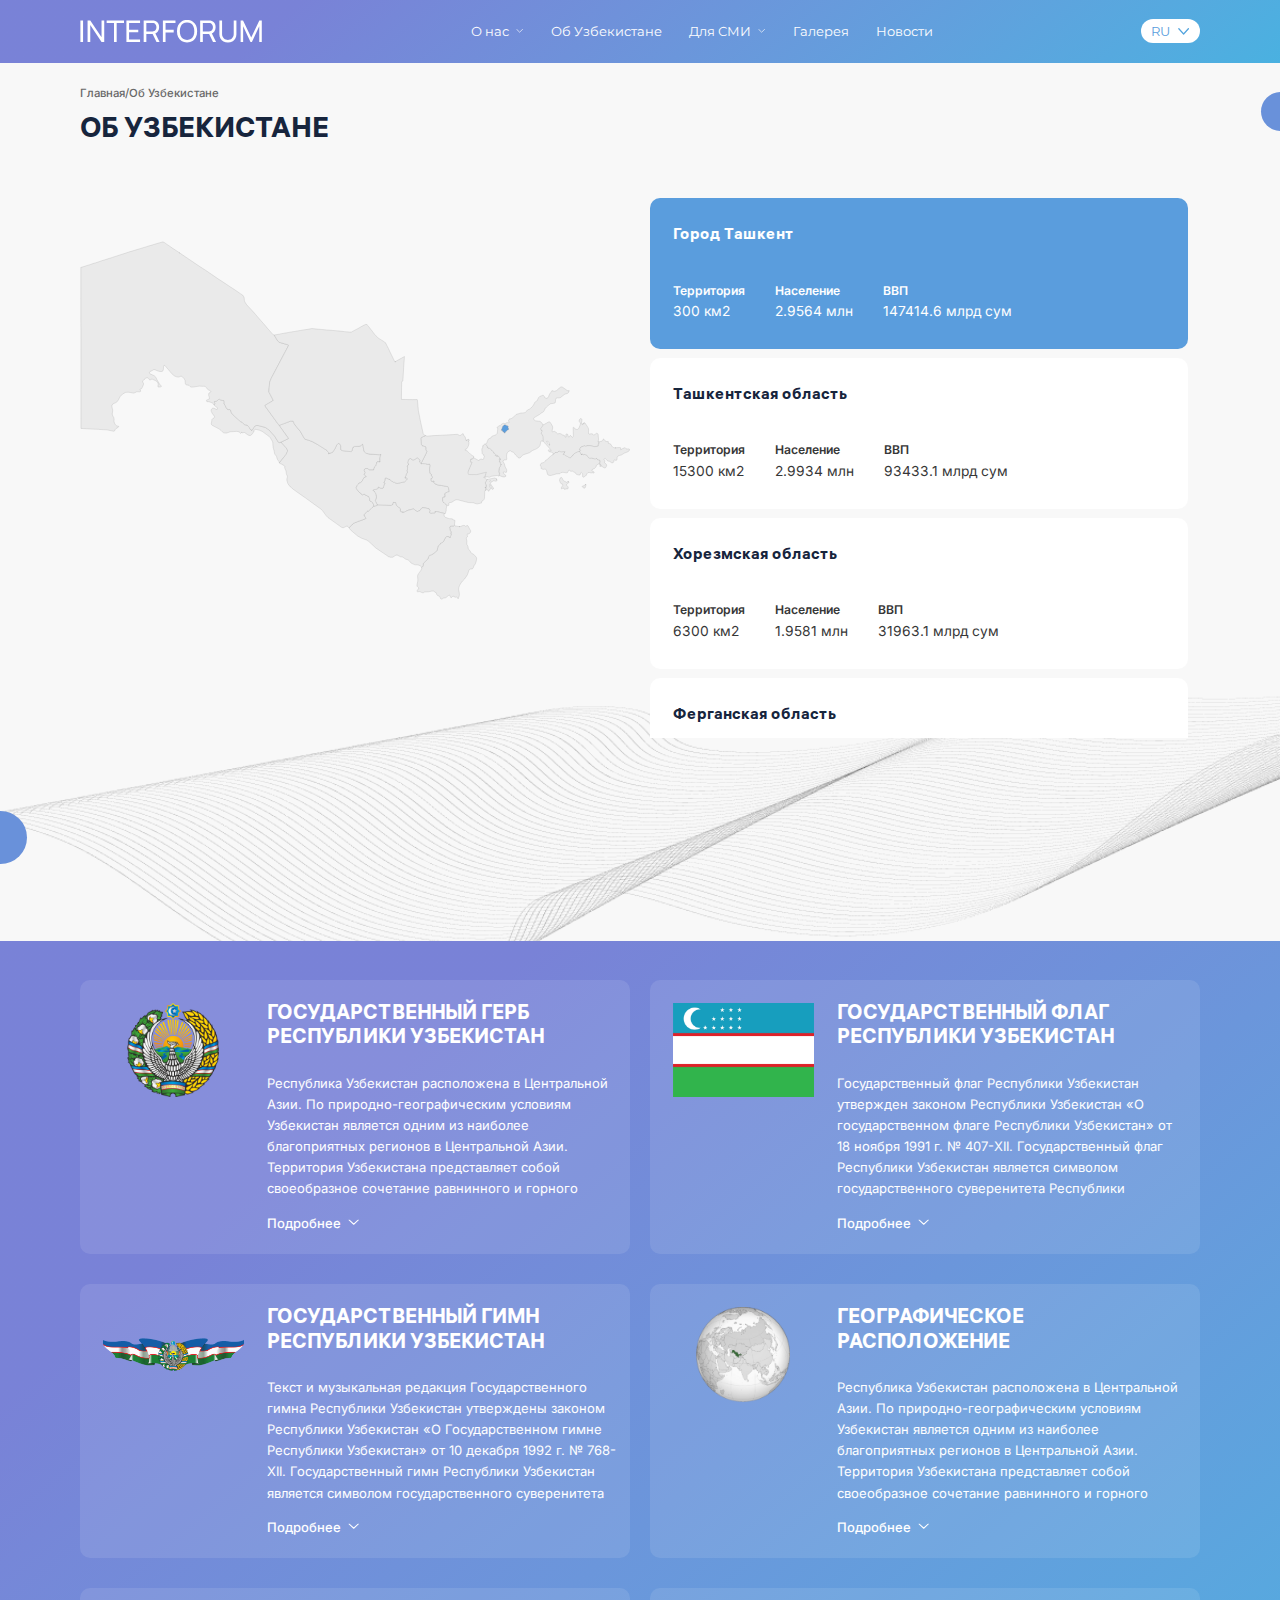
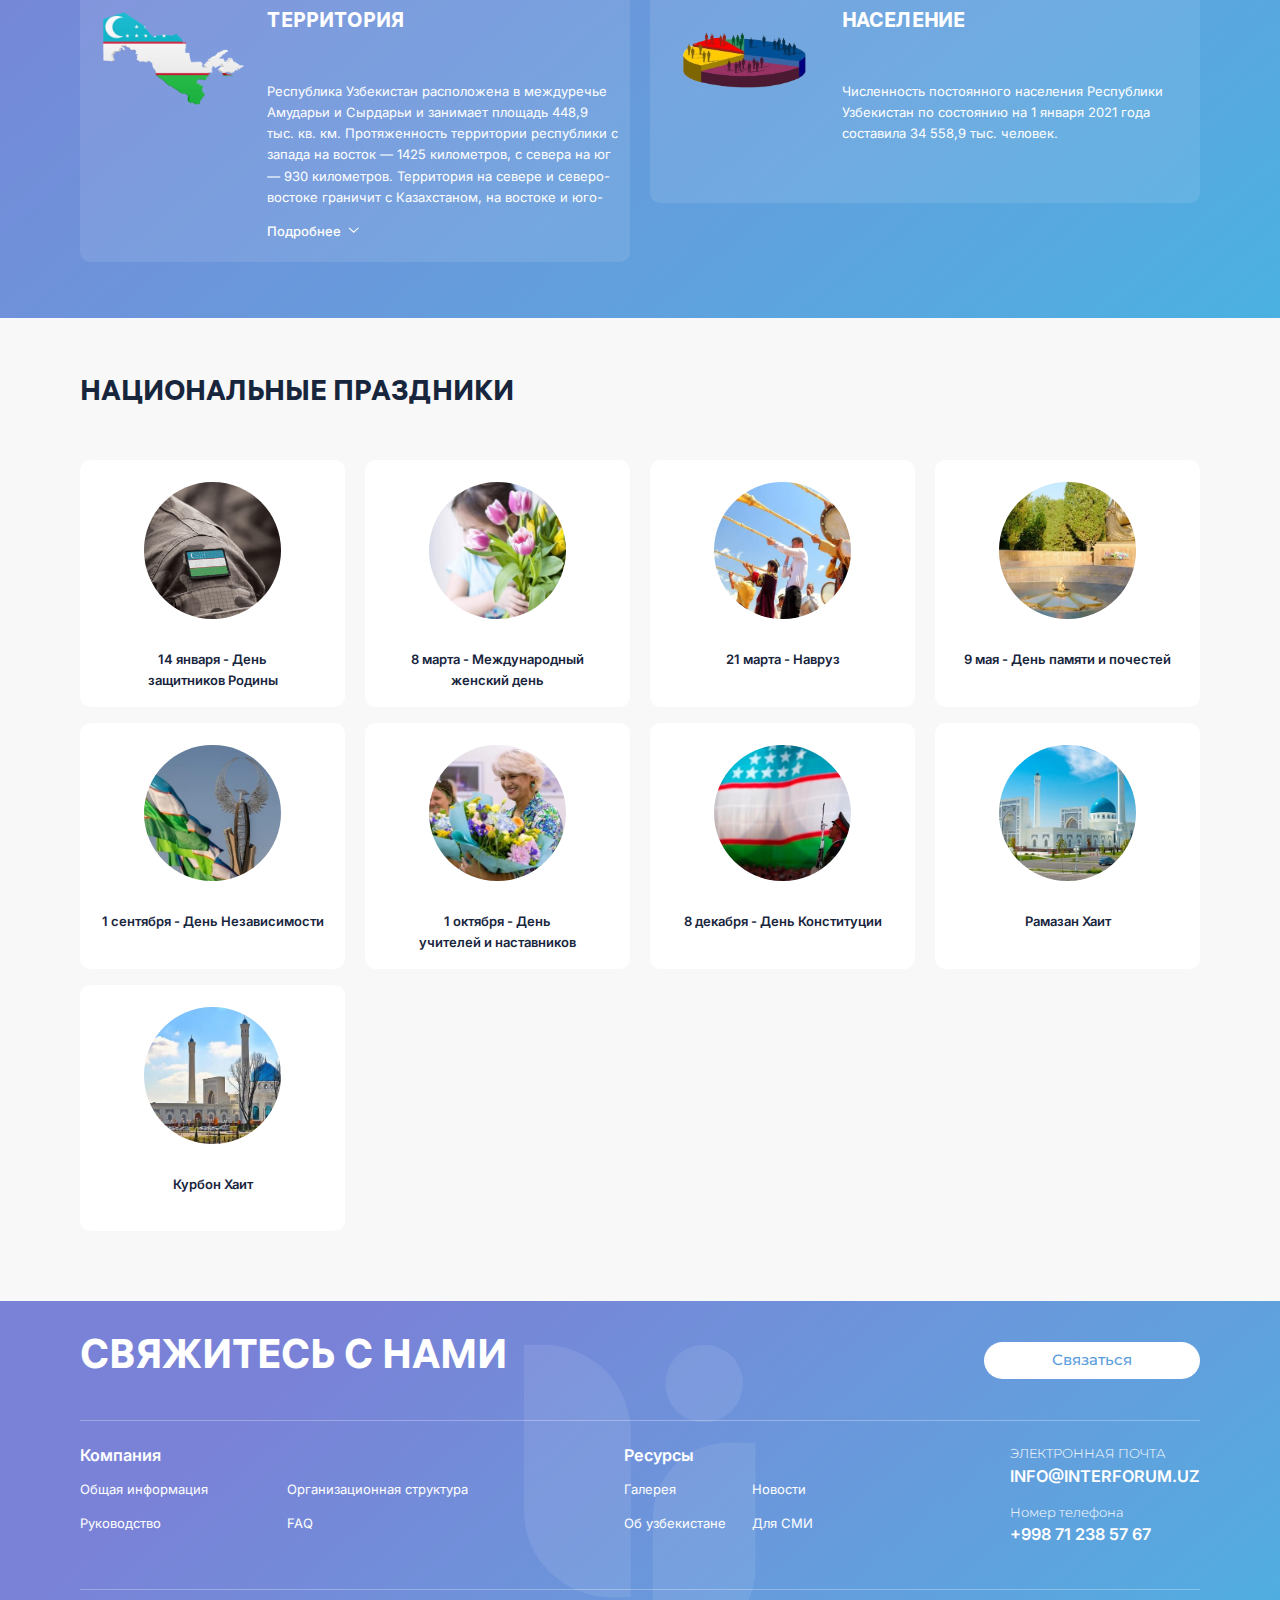
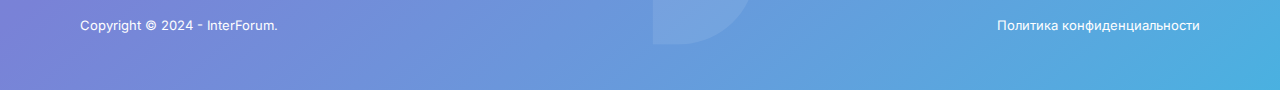
==== commit bb4d080f: "did" ====
--- a/about_uzbekistan.html
+++ b/about_uzbekistan.html
@@ -81,7 +81,7 @@
                         </a>
                     </li>
                     <li class="menu__list-item">
-                        <a href="#" class="menu__list-link">
+                        <a href="news.html" class="menu__list-link">
                             Новости
                         </a>
                     </li>
@@ -1282,6 +1282,9 @@
 
 
 
+<script src="js/tween.js"></script>
+
+
 <script src="js/main.min.js"></script>
 
 
--- a/css/style.min.css
+++ b/css/style.min.css
@@ -13114,9 +13114,9 @@
   border: 1px solid oklch(67.88% 0.117 248.92);
   border-radius: 5px;
   padding: 0;
-  -webkit-transition: color 0.4s border-color 0.5s;
-  -o-transition: color 0.4s border-color 0.5s;
-  transition: color 0.4s border-color 0.5s;
+  -webkit-transition: color 0.4s, border-color 0.5s;
+  -o-transition: color 0.4s, border-color 0.5s;
+  transition: color 0.4s, border-color 0.5s;
   display: inline-block;
   overflow: hidden;
   z-index: 0;
@@ -13125,7 +13125,7 @@
 .btn::after {
   content: "";
   position: absolute;
-  background-image: url("../images/arrow-tail-blue.svg");
+  background-image: url("../images/arrows-tail.png");
   background-size: contain;
   background-repeat: no-repeat;
   width: 1.2375rem;
@@ -13135,6 +13135,8 @@
   -webkit-transform: translateY(-50%);
   -ms-transform: translateY(-50%);
   transform: translateY(-50%);
+  background-size: cover;
+  background-position: 0 -1.1rem;
 }
 .btn::before {
   content: "";
@@ -13167,14 +13169,14 @@
   transform: translate(-50%, -50%) scale(1);
 }
 .btn:hover:after {
-  background-image: url("../images/arrow-tail-white.svg");
+  background-position: 0 0.1rem;
 }
 .btn:hover {
   color: oklch(100% 0 0);
-  border-color: oklch(100% 0 0);
-  -webkit-transition: color 0.5s border-color 0.5s;
-  -o-transition: color 0.5s border-color 0.5s;
-  transition: color 0.5s border-color 0.5s;
+  border: 1px solid transparent;
+  -webkit-transition: color 0.5s, border-color 0.5s;
+  -o-transition: color 0.5s, border-color 0.5s;
+  transition: color 0.5s, border-color 0.5s;
 }
 
 .btn__primary {
@@ -13186,9 +13188,9 @@
   border: 1px solid oklch(100% 0 0);
   border-radius: 5px;
   padding: 0;
-  -webkit-transition: color 0.4s border-color 0.5s;
-  -o-transition: color 0.4s border-color 0.5s;
-  transition: color 0.4s border-color 0.5s;
+  -webkit-transition: color 0.4s, border-color 0.5s;
+  -o-transition: color 0.4s, border-color 0.5s;
+  transition: color 0.4s, border-color 0.5s;
   display: inline-block;
   overflow: hidden;
   position: relative;
@@ -13367,13 +13369,6 @@
   z-index: 1000;
 }
 
-.container {
-  /* display: block;
-  max-width: 1200px;
-  margin: 0 auto;
-  padding: 0 15px; */
-}
-
 .row {
   row-gap: 1rem;
 }
@@ -13602,7 +13597,7 @@
 }
 
 .bouncing-blob--blue {
-  background: #4783c7;
+  background: linear-gradient(139.81deg, oklch(63.64% 0.127 277.55) 22.434%, oklch(73.43% 0.123 223.99) 113.926%);
 }
 
 .bouncing-blob--white {
@@ -13612,15 +13607,15 @@
 }
 
 .bouncing-blob--purple {
-  background: #8c8ff1;
+  background: linear-gradient(139.81deg, oklch(63.64% 0.127 277.55) 22.434%, oklch(73.43% 0.123 223.99) 113.926%);
 }
 
 .bouncing-blob--pink {
-  background: rgba(226, 137, 205, 0.3137254902);
+  background: linear-gradient(139.81deg, oklch(63.64% 0.127 277.55) 22.434%, oklch(73.43% 0.123 223.99) 113.926%);
 }
 
 .bouncing-blobs-container {
-  position: fixed;
+  position: absolute;
   z-index: -1;
   top: 0;
   left: 0;
@@ -13960,10 +13955,6 @@
 :root {
   --X: 0;
   --Y: 0;
-  --heroBeforeX: 0;
-  --heroBeforeY: 0;
-  --heroAfterX: 0;
-  --heroAfterY: 0;
 }
 
 .hero {
@@ -14241,6 +14232,7 @@
   background: url("../images/main-logo-gradient.svg"), linear-gradient(139.81deg, oklch(63.64% 0.127 277.55) 22.434%, oklch(73.43% 0.123 223.99) 113.926%);
   background-repeat: no-repeat;
   background-position: center;
+  position: relative;
   padding-top: 4.1875rem;
   padding-bottom: 5.375rem;
 }
@@ -14543,6 +14535,14 @@
   position: relative;
   z-index: 0;
 }
+.contacts iframe {
+  position: absolute;
+  left: 0;
+  top: 0;
+  z-index: -1;
+  width: 100%;
+  height: 100%;
+}
 .contacts::before {
   z-index: -1;
   bottom: 1rem;
@@ -14608,6 +14608,9 @@
        LOCATION
     **********************
 **********************/
+.location {
+  display: none;
+}
 .location__wrapper {
   height: 33.125rem;
   overflow: hidden;
@@ -14675,9 +14678,15 @@
 .links {
   padding-top: 4rem;
   padding-bottom: 4.625rem;
+  position: relative;
+  z-index: 0;
 }
 .links h2 {
   padding-bottom: 2.75rem;
+}
+.links .container {
+  position: relative;
+  z-index: 0;
 }
 .links__cover {
   display: grid;
@@ -14699,14 +14708,29 @@
   height: 12.0625rem;
   border-radius: 50%;
   background: oklch(93.1% 0 0);
+  -webkit-transition: background 0.4s, -webkit-transform 0.4s;
+  transition: background 0.4s, -webkit-transform 0.4s;
+  -o-transition: transform 0.4s, background 0.4s;
+  transition: transform 0.4s, background 0.4s;
+  transition: transform 0.4s, background 0.4s, -webkit-transform 0.4s;
 }
 .links__item img {
-  height: 80%;
+  height: 70%;
   mix-blend-mode: darken;
   -o-object-fit: contain;
   object-fit: contain;
   width: 140%;
-  aspect-ratio: 3/2;
+}
+.links__item:hover {
+  -webkit-transform: scale(1.05);
+  -ms-transform: scale(1.05);
+  transform: scale(1.05);
+  background: oklch(100% 0 0);
+  -webkit-transition: background 0.4s, -webkit-transform 0.4s;
+  transition: background 0.4s, -webkit-transform 0.4s;
+  -o-transition: transform 0.4s, background 0.4s;
+  transition: transform 0.4s, background 0.4s;
+  transition: transform 0.4s, background 0.4s, -webkit-transform 0.4s;
 }
 
 /**********************
@@ -15784,6 +15808,10 @@
   background-repeat: no-repeat;
   z-index: 0;
   padding: 20px 0;
+  background-image: url("../images/background-image.png");
+  background-size: contain;
+  background-position: left bottom;
+  /* -20rem */
   /* &::before {
       display: none;
   } */
@@ -15803,6 +15831,10 @@
 }
 .org_structure ::-webkit-scrollbar-thumb {
   background: oklch(67.88% 0.117 248.92);
+  border-radius: 10px;
+}
+.org_structure .page__inner {
+  background: rgba(255, 255, 255, 0.5);
   border-radius: 10px;
 }
 .org_structure .information__inner {
@@ -15897,7 +15929,6 @@
   -ms-flex-pack: distribute;
   justify-content: space-around;
   width: 100%;
-  padding-bottom: 5rem;
   overflow: hidden;
 }
 .org_structure .treee .tree_first_inner {
@@ -16105,6 +16136,118 @@
     margin-left: 0;
   }
 }
+/**********************
+    **********************
+       EVENTS
+    **********************
+**********************/
+.events {
+  padding-bottom: 7.9375rem;
+  position: relative;
+}
+.events__wrapper {
+  display: -webkit-box;
+  display: -ms-flexbox;
+  display: flex;
+}
+.events img {
+  border-radius: 10px;
+}
+.events h4 {
+  font-family: "Inter", sans-serif;
+  font-size: 1rem;
+  font-weight: 600;
+  line-height: 1.375rem;
+  color: oklch(26.49% 0.049 260.67);
+  display: -webkit-box;
+  -webkit-line-clamp: 3;
+  -webkit-box-orient: vertical;
+  overflow: hidden;
+}
+.events__btn {
+  font-family: "Montserrat", sans-serif;
+  font-size: 0.875rem;
+  font-weight: 500;
+  line-height: 1.25rem;
+  color: oklch(65.41% 0.12 264.97);
+  padding: 0.4375rem 2.125rem;
+  border-radius: 30px;
+  border: 1px solid oklch(65.41% 0.12 264.97);
+}
+.events__item {
+  -ms-flex-preferred-size: 100rem;
+  flex-basis: 100rem;
+  padding-right: 0.625rem;
+  border-right: 1px solid oklch(84.83% 0 0);
+  /* div:last-child {
+      grid-column: 3 / 4;
+  } */
+}
+.events__item div:not(.row, .col-lg-6) {
+  display: -webkit-box;
+  display: -ms-flexbox;
+  display: flex;
+  -webkit-box-orient: vertical;
+  -webkit-box-direction: normal;
+  -ms-flex-direction: column;
+  flex-direction: column;
+  -webkit-box-align: start;
+  -ms-flex-align: start;
+  align-items: flex-start;
+  gap: 1.25rem;
+}
+.events__item .col-lg-4 {
+  display: -webkit-box;
+  display: -ms-flexbox;
+  display: flex;
+  -webkit-box-orient: vertical;
+  -webkit-box-direction: normal;
+  -ms-flex-direction: column;
+  flex-direction: column;
+  gap: 1.25rem;
+}
+.events .most__recent {
+  height: 100%;
+}
+.events .most__recent img {
+  height: 100%;
+}
+.events__list {
+  display: -webkit-box;
+  display: -ms-flexbox;
+  display: flex;
+  -webkit-box-orient: vertical;
+  -webkit-box-direction: normal;
+  -ms-flex-direction: column;
+  flex-direction: column;
+  padding-left: 0.625rem;
+  gap: 1.125rem;
+}
+.events__list-item {
+  display: -webkit-box;
+  display: -ms-flexbox;
+  display: flex;
+  gap: 1.25rem;
+}
+.events__list-item img {
+  width: 6.0625rem;
+  height: 5.8125rem;
+  border-radius: 10px;
+}
+.events__list-item div {
+  display: -webkit-box;
+  display: -ms-flexbox;
+  display: flex;
+  -webkit-box-orient: vertical;
+  -webkit-box-direction: normal;
+  -ms-flex-direction: column;
+  flex-direction: column;
+  -webkit-box-align: start;
+  -ms-flex-align: start;
+  align-items: flex-start;
+  gap: 0.375rem;
+}
+
 /**********************
     **********************
        FOOTER
@@ -16529,6 +16672,41 @@
     justify-content: center;
     gap: 2.375rem;
   }
+  .events img {
+    width: 100%;
+    height: 25rem;
+  }
+  .events__wrapper {
+    -webkit-box-orient: vertical;
+    -webkit-box-direction: normal;
+    -ms-flex-direction: column;
+    flex-direction: column;
+    gap: 1.25rem;
+  }
+  .events__item {
+    border-right: none;
+    -ms-flex-preferred-size: unset;
+    flex-basis: unset;
+    padding: 0;
+  }
+  .events__item div:not(.row, .col-lg-6) {
+    width: 100%;
+  }
+  .events__list {
+    padding: 0;
+  }
+  .events .most__recent img {
+    height: 25rem;
+  }
+  .events__list-item {
+    -webkit-box-orient: vertical;
+    -webkit-box-direction: normal;
+    -ms-flex-direction: column;
+    flex-direction: column;
+  }
+  /*  .events__item{
+      flex-basis: unset;
+  } */
   .footer__message {
     /* flex-direction: column; */
     -ms-flex-wrap: wrap;
@@ -16595,6 +16773,9 @@
   }
   .uzbekistan__about-item > div:last-child {
     max-width: 100%;
+  }
+  .events img {
+    height: 20rem;
   }
 }
 @media (max-width: 485px) {
@@ -16645,6 +16826,23 @@
   background: oklch(0% 0 0);
   padding-top: 5rem;
   padding-bottom: 5rem;
+}
+
+.x_box:hover .x_circle {
+  width: 100%;
+  left: -30px;
+  top: -5px;
+  background-color: #2e5cdd;
+}
+
+.x_box:hover span {
+  -webkit-clip-path: circle(200px at 10px 50%) !important;
+  clip-path: circle(200px at 10px 50%) !important;
+  -webkit-clip-path: circle(200px at 10px calc(50% + 0px)) !important;
+  clip-path: circle(200px at 10px calc(50% + 0px)) !important;
+  -webkit-transition: 0.6s ease-in-out;
+  -o-transition: 0.6s ease-in-out;
+  transition: 0.6s ease-in-out;
 }
 
 .x_box {
@@ -16668,7 +16866,6 @@
 .x_circle {
   content: "";
   height: 80px;
-  font-family: Gilroy;
 }
 
 .x_circle {
@@ -16684,6 +16881,7 @@
   position: absolute;
   left: 0;
   top: 0;
+  opacity: 0.5;
 }
 
 .x_box span {
@@ -16694,4 +16892,31 @@
   clip-path: circle(40px at 16px 50%);
   -webkit-clip-path: circle(40px at 16px calc(50% + 0px));
   clip-path: circle(40px at 16px calc(50% + 0px));
+}
+
+.x_box::before,
+.x_box span {
+  color: #fff;
+  font-weight: 700;
+  font-size: 20px;
+  font-family: Gilroy;
+}
+
+.x_box::before {
+  content: "Связаться с нами";
+  position: absolute;
+  z-index: 1px;
+  display: block;
+  -webkit-transition: opacity 0.1s;
+  -o-transition: opacity 0.1s;
+  transition: opacity 0.1s;
+  width: 100%;
+  top: 28px;
+  left: 24px;
+  opacity: 0.4;
+  text-align: left;
+}
+
+.x_box.second::before {
+  content: "О нас";
 }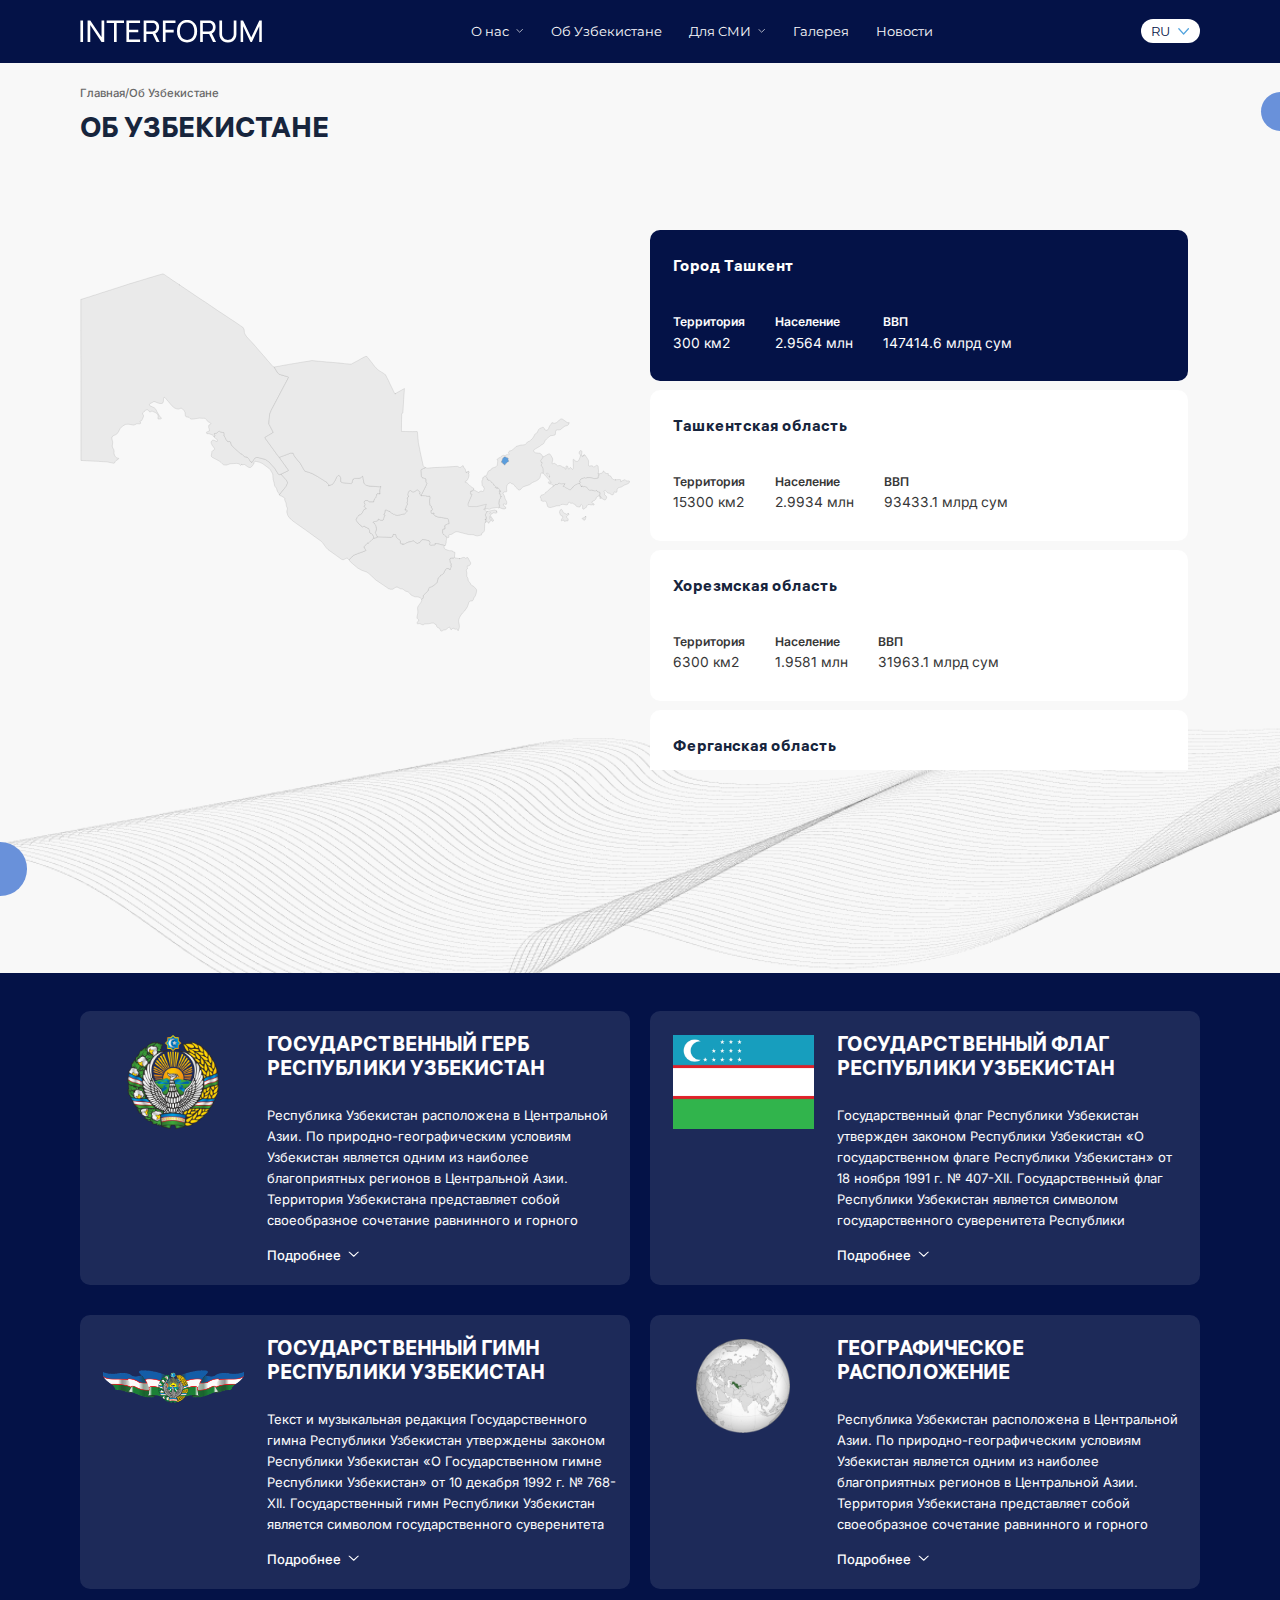
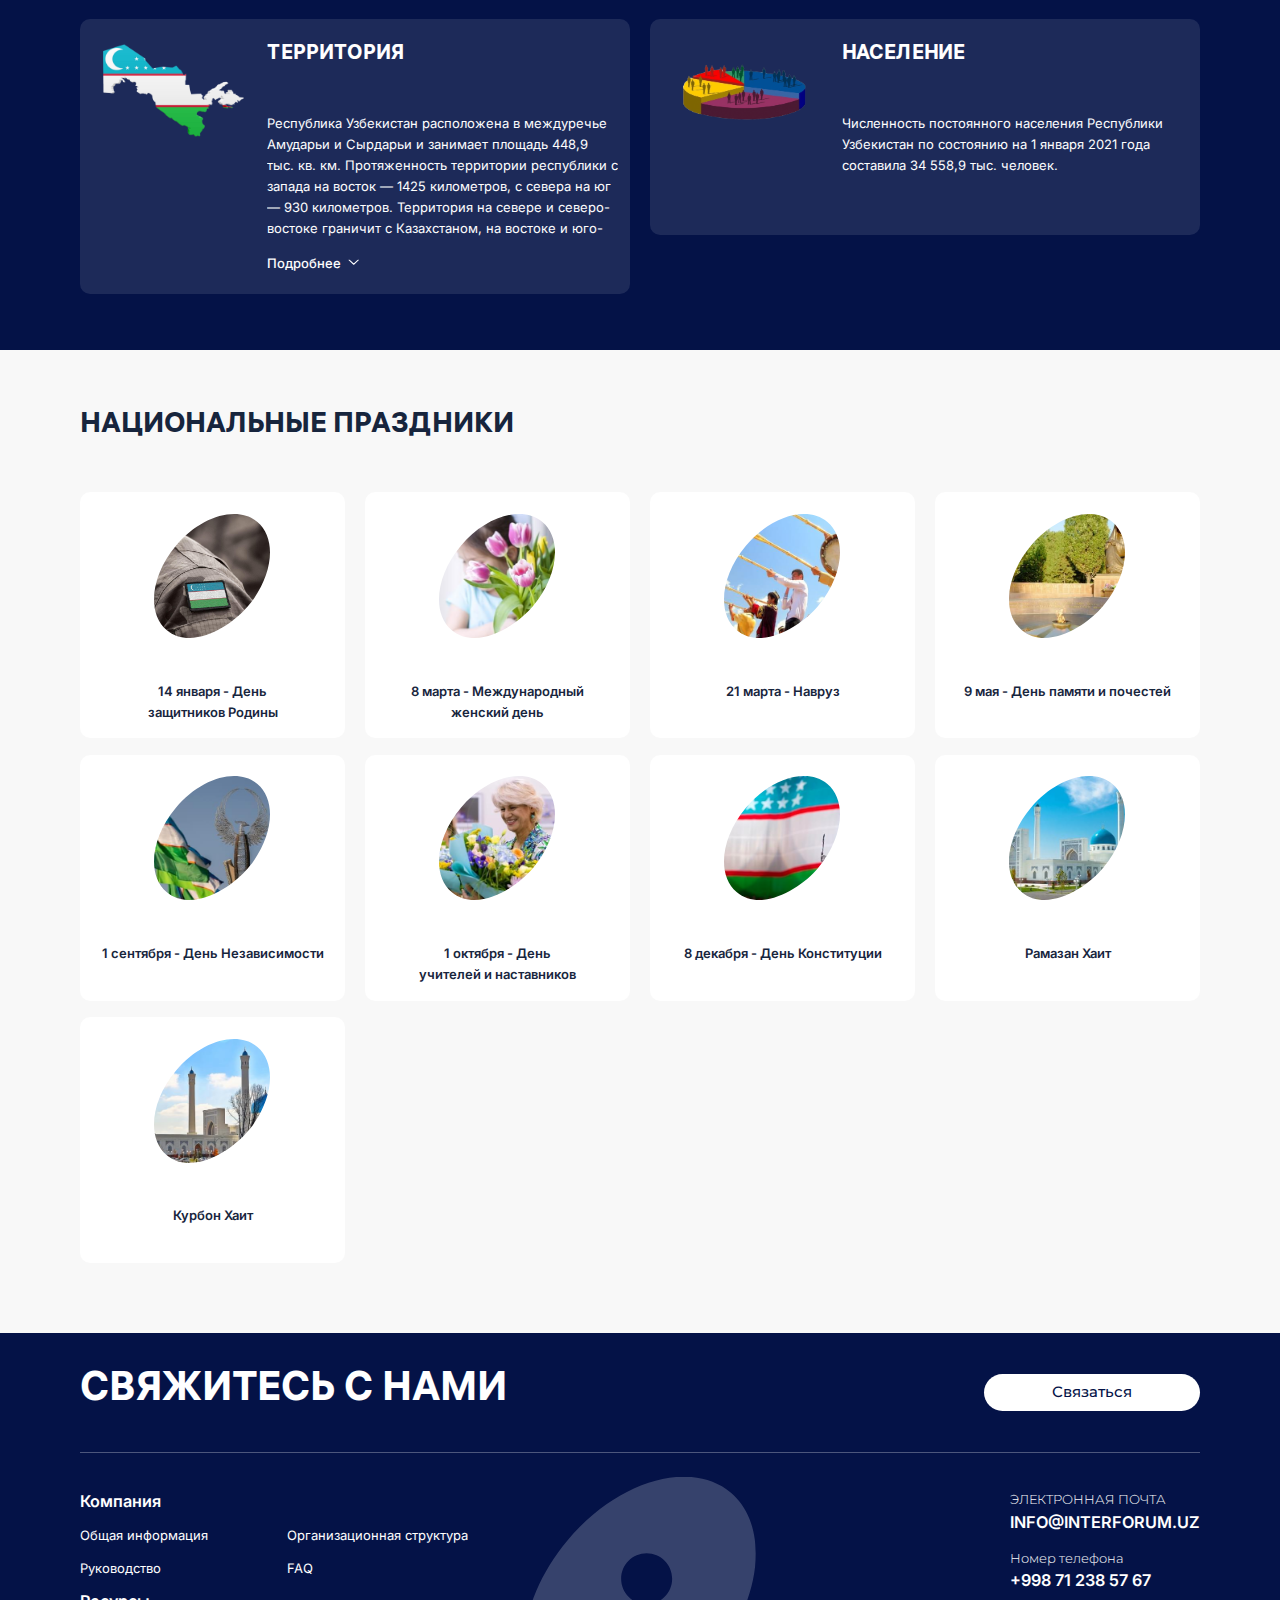
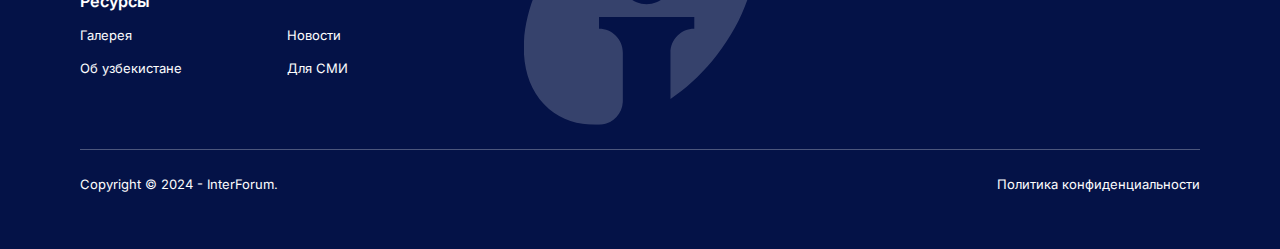
==== commit ff12caba: "did" ====
--- a/about_uzbekistan.html
+++ b/about_uzbekistan.html
@@ -76,7 +76,7 @@
                         </ul>
                     </li>
                     <li class="menu__list-item">
-                        <a href="#" class="menu__list-link">
+                        <a href="gallery.html" class="menu__list-link">
                             Галерея
                         </a>
                     </li>
@@ -1030,7 +1030,13 @@
                     <li>
 
 
-                        <a href="#">‎</a>
+                        <a href="#">
+
+
+                            Общая информация
+
+
+                        </a>
 
 
                     </li>
@@ -1042,7 +1048,7 @@
                         <a href="#">
 
 
-                            Общая информация
+                            Организационная структура
 
 
                         </a>
@@ -1057,7 +1063,7 @@
                         <a href="#">
 
 
-                            Организационная структура
+                            Руководство
 
 
                         </a>
@@ -1072,7 +1078,7 @@
                         <a href="#">
 
 
-                            Руководство
+                            FAQ
 
 
                         </a>
@@ -1081,13 +1087,43 @@
                     </li>
 
 
+
+
+
+                    <h4>
+
+
+                        Ресурсы
+
+
+                    </h4>
+
+
+
+
+
                     <li>
 
 
+                        <a href="gallery.html">
+
+
+                            Галерея
+
+
+                        </a>
+
+
+                    </li>
+
+
+                    <li>
+
+
                         <a href="#">
 
 
-                            FAQ
+                            Новости
 
 
                         </a>
@@ -1096,97 +1132,52 @@
                     </li>
 
 
+
+
+
+                    <li>
+
+
+                        <a href="#">
+
+
+                            Об узбекистане
+
+
+                        </a>
+
+
+                    </li>
+
+
+                    <li>
+
+
+                        <a href="#">
+
+
+                            Для СМИ
+
+
+                        </a>
+
+
+                    </li>
+
+
                 </ul>
 
 
 
 
 
-                <ul class="footer__list">
-
-
-                    <h4>
-
-
-                        Ресурсы
-
-
-                    </h4>
-
-
-                    <li>
-
-
-                        <a href="#">‎</a>
-
-
-                    </li>
-
-
-                    <li>
-
-
-                        <a href="#">
-
-
-                            Галерея
-
-
-                        </a>
-
-
-                    </li>
-
-
-                    <li>
-
-
-                        <a href="#">
-
-
-                            Новости
-
-
-                        </a>
-
-
-                    </li>
-
-
-
-
-
-                    <li>
-
-
-                        <a href="#">
-
-
-                            Об узбекистане
-
-
-                        </a>
-
-
-                    </li>
-
-
-                    <li>
-
-
-                        <a href="#">
-
-
-                            Для СМИ
-
-
-                        </a>
-
-
-                    </li>
-
-
-                </ul>
+              <!--   <ul class="footer__list">
+
+
+
+
+
+                </ul> -->
 
 
 
--- a/css/style.min.css
+++ b/css/style.min.css
@@ -12499,8 +12499,7 @@
   display: none;
 }
 
-button.mfp-close,
-button.mfp-arrow {
+button.mfp-close, button.mfp-arrow {
   overflow: visible;
   cursor: pointer;
   background: transparent;
@@ -12536,8 +12535,7 @@
   font-family: Arial, Baskerville, monospace;
 }
 
-.mfp-close:hover,
-.mfp-close:focus {
+.mfp-close:hover, .mfp-close:focus {
   opacity: 1;
 }
 
@@ -12577,20 +12575,18 @@
   padding: 0;
   width: 90px;
   height: 110px;
-  -webkit-tap-highlight-color: transparent;
+  -webkit-tap-highlight-color: rgba(0, 0, 0, 0);
 }
 
 .mfp-arrow:active {
   margin-top: -54px;
 }
 
-.mfp-arrow:hover,
-.mfp-arrow:focus {
+.mfp-arrow:hover, .mfp-arrow:focus {
   opacity: 1;
 }
 
-.mfp-arrow:before,
-.mfp-arrow:after {
+.mfp-arrow:before, .mfp-arrow:after {
   content: "";
   display: block;
   width: 0;
@@ -12745,8 +12741,8 @@
 
 @media screen and (max-width: 800px) and (orientation: landscape), screen and (max-height: 300px) {
   /**
-       * Remove all paddings around the image on small screen
-       */
+   * Remove all paddings around the image on small screen
+   */
   .mfp-img-mobile .mfp-image-holder {
     padding-left: 0;
     padding-right: 0;
@@ -12808,6 +12804,7 @@
     padding-right: 6px;
   }
 }
+
 /* http://meyerweb.com/eric/tools/css/reset/ 
    v2.0 | 20110126
    License: none (public domain)
@@ -13094,14 +13091,26 @@
         VARIABLES
     **********************
 **********************/
+/* TEST */
+/**********************
+    **********************
+        FUNCTIONS
+    **********************
+**********************/
+/* Put the value in px but without writing px at the end */
 /**********************
     **********************
         MIXINS
     **********************
 **********************/
+/* Put it in pixels, it converts them to rem */
 /**********************
     **********************
-        TEMPLATES
+        **********************
+            **********************
+                TEMPLATES
+            **********************
+        **********************
     **********************
 **********************/
 /* BTN */
@@ -13110,8 +13119,8 @@
   font-size: 1rem;
   font-weight: 600;
   line-height: 1.5625rem;
-  color: oklch(67.88% 0.117 248.92);
-  border: 1px solid oklch(67.88% 0.117 248.92);
+  color: oklch(21.61% 0.1006 265.27);
+  border: 1px solid oklch(21.61% 0.1006 265.27);
   border-radius: 5px;
   padding: 0;
   -webkit-transition: color 0.4s, border-color 0.5s;
@@ -13130,7 +13139,7 @@
   background-repeat: no-repeat;
   width: 1.2375rem;
   height: 1.09375rem;
-  right: 1.07185rem;
+  right: 1.071875rem;
   top: 50%;
   -webkit-transform: translateY(-50%);
   -ms-transform: translateY(-50%);
@@ -13145,7 +13154,7 @@
   left: 50%;
   width: 300px;
   height: 300px;
-  background-color: oklch(67.88% 0.117 248.92);
+  background-color: oklch(21.61% 0.1006 265.27);
   border-color: transparent;
   border-radius: 50%;
   -webkit-transform: translate(-50%, -50%) scale(0.1);
@@ -13244,11 +13253,329 @@
   background-image: url("../images/arrow-tail-blue.svg");
 }
 .btn__primary:hover {
-  color: oklch(67.88% 0.117 248.92);
-  border-color: oklch(67.88% 0.117 248.92);
+  color: oklch(21.61% 0.1006 265.27);
+  border-color: oklch(21.61% 0.1006 265.27);
   -webkit-transition: color 0.5s border-color 0.5s;
   -o-transition: color 0.5s border-color 0.5s;
   transition: color 0.5s border-color 0.5s;
+}
+
+/* TITLE */
+h2 {
+  font-family: "ALS Hauss", sans-serif;
+  font-size: 2.1875rem;
+  font-weight: 700;
+  line-height: 2.5rem;
+  color: oklch(26.49% 0.049 260.67);
+  text-transform: uppercase;
+}
+
+/* BLUR BACKGROUND */
+.contacts__message::after, .contacts__message::before, .contacts::before, .competition .row:nth-child(3)::before, .competition .row:nth-child(2)::before, .competition .row:nth-child(1)::before, .hero__title::before, .hero::after {
+  content: "";
+  position: absolute;
+  width: 0rem;
+  height: 0rem;
+  background: oklch(98.38% 0.0079357711 286.2529531939/32%);
+  max-width: 19.5rem;
+  width: 100%;
+  height: 10.1875rem;
+  z-index: -1;
+  -webkit-filter: blur(40px);
+  filter: blur(40px);
+}
+
+/* CIRCLE */
+.uzbekistan__info::before, .page::after, .page::before, .contacts__details::before, .faq::after, .faq::before, .management .row::before, .management::after, .management::before, .about__img::before, .about::after, .about::before, .section__header::after {
+  content: "";
+  position: absolute;
+  width: 7.375rem;
+  height: 7.6875rem;
+  background: oklch(65.87% 0.118 261.78);
+  border-radius: 50%;
+}
+
+/**********************
+    **********************
+        GLOBAl STYLES
+    **********************
+**********************/
+html {
+  overflow-x: hidden;
+  font-size: 16px;
+  background: #000;
+}
+html.open {
+  overflow: hidden;
+}
+
+body {
+  font-family: "Inter", sans-serif;
+  font-size: 1.0625rem;
+  font-weight: 400;
+  line-height: 1.5625rem;
+  color: oklch(100% 0 0);
+  background: oklch(97.91% 0 0);
+  min-height: 100vh;
+  display: -webkit-box;
+  display: -ms-flexbox;
+  display: flex;
+  -webkit-box-orient: vertical;
+  -webkit-box-direction: normal;
+  -ms-flex-direction: column;
+  flex-direction: column;
+  overflow-x: hidden;
+  position: relative;
+}
+
+.header.sticky {
+  width: 100%;
+  position: fixed;
+  top: 0;
+  left: 0;
+  z-index: 1000;
+}
+
+.row {
+  row-gap: 1rem;
+}
+
+.section__header {
+  padding: 1.5625rem 0;
+  padding-bottom: 4rem;
+  position: relative;
+  z-index: 0;
+}
+.section__header-text {
+  margin-bottom: 0.9375rem;
+  font-family: "Inter", sans-serif;
+  font-size: 0.875rem;
+  font-weight: 500;
+  line-height: 1.5625rem;
+  color: oklch(51.73% 0 0);
+}
+.section__header::after {
+  top: 2.25rem;
+  right: -1.5rem;
+  width: 3rem;
+  height: 3rem;
+  z-index: -1;
+}
+
+.logo {
+  display: -webkit-box;
+  display: -ms-flexbox;
+  display: flex;
+}
+
+a {
+  text-decoration: none;
+  color: oklch(100% 0 0);
+}
+
+button {
+  padding: 0;
+  margin: 0;
+  border: none;
+  background: transparent;
+}
+
+p {
+  font-family: "Inter", sans-serif;
+  font-size: 1.0625rem;
+  font-weight: 500;
+  line-height: 1.875rem;
+  color: oklch(33.68% 0 0);
+}
+
+strong {
+  font-family: "Inter", sans-serif;
+  font-size: 1.0625rem;
+  font-weight: 600;
+  line-height: 1.625rem;
+  color: oklch(26.49% 0.049 260.67);
+}
+
+img {
+  width: 100%;
+  height: auto;
+  -o-object-fit: cover;
+  object-fit: cover;
+}
+
+label {
+  display: -webkit-box;
+  display: -ms-flexbox;
+  display: flex;
+  -webkit-box-orient: vertical;
+  -webkit-box-direction: normal;
+  -ms-flex-direction: column;
+  flex-direction: column;
+  /* text-transform: uppercase; */
+}
+label input,
+label textarea {
+  border: none;
+  background: transparent;
+  outline: none;
+  border-bottom: 1px solid oklch(100% 0 0);
+  font-family: "Montserrat", sans-serif;
+  font-size: 1.125rem;
+  font-weight: 400;
+  line-height: 1.4375rem;
+  color: oklch(100% 0 0);
+}
+label textarea {
+  height: 5rem;
+}
+
+.tab-links {
+  display: -webkit-box;
+  display: -ms-flexbox;
+  display: flex;
+  gap: 20px;
+  margin-bottom: 20px;
+}
+.tab-links .tab-link {
+  color: oklch(21.61% 0.1006 265.27);
+  background: oklch(100% 0 0);
+  border-radius: 30px;
+  padding: 10px 20px;
+  opacity: 0.5;
+}
+.tab-links .tab-link.active {
+  opacity: 1;
+}
+
+.tab-content {
+  display: none;
+}
+.tab-content.active {
+  display: block;
+}
+
+.hidden {
+  opacity: 0;
+  -webkit-transform: translateX(-100%);
+  -ms-transform: translateX(-100%);
+  transform: translateX(-100%);
+  -webkit-filter: blur(5px);
+  filter: blur(5px);
+  -webkit-transition: 1s all;
+  -o-transition: 1s all;
+  transition: 1s all;
+}
+.hidden.show {
+  -webkit-transform: translate(0);
+  -ms-transform: translate(0);
+  transform: translate(0);
+  opacity: 1;
+  -webkit-filter: blur(0px);
+  filter: blur(0px);
+}
+
+.burger__btn {
+  display: none;
+  -webkit-box-orient: vertical;
+  -webkit-box-direction: normal;
+  -ms-flex-direction: column;
+  flex-direction: column;
+  -webkit-box-pack: center;
+  -ms-flex-pack: center;
+  justify-content: center;
+  -webkit-box-align: start;
+  -ms-flex-align: start;
+  align-items: flex-start;
+  gap: 0.3125rem;
+  width: 1.875rem;
+  height: 1.7375rem;
+  cursor: pointer;
+}
+.burger__btn span {
+  display: block;
+  width: 100%;
+  height: 0.1875rem;
+  background: oklch(100% 0 0);
+  border-radius: 30px;
+}
+.burger__btn span:nth-child(1) {
+  width: 70%;
+}
+.burger__btn span:nth-child(2) {
+  width: 100%;
+}
+.burger__btn span:nth-child(3) {
+  width: 50%;
+}
+
+.close {
+  display: none;
+}
+
+.accardion-content {
+  overflow: hidden;
+  -webkit-transition: 0.4s all;
+  -o-transition: 0.4s all;
+  transition: 0.4s all;
+  display: grid;
+  grid-template-rows: 0fr;
+}
+.accardion-content > .accardion-content-inner {
+  border-bottom-left-radius: 20px;
+  border-bottom-right-radius: 20px;
+  overflow: hidden;
+  visibility: hidden;
+  opacity: 0;
+  padding-left: 1.4375rem;
+  padding-right: 5.5625rem;
+  -webkit-transition: 0.4s all;
+  -o-transition: 0.4s all;
+  transition: 0.4s all;
+}
+
+.accordion-active + .accardion-content {
+  -webkit-transition: 0.4s all;
+  -o-transition: 0.4s all;
+  transition: 0.4s all;
+  grid-template-rows: 1fr;
+}
+
+.accardion-btn {
+  position: relative;
+}
+.accardion-btn::after {
+  content: "";
+  position: absolute;
+  background-image: url("../images/arrow.svg");
+  background-size: contain;
+  background-repeat: no-repeat;
+  width: 0.75rem;
+  height: 1.25rem;
+  right: 1.5rem;
+  top: 50%;
+  -webkit-transform: translateY(-50%) rotate(270deg);
+  -ms-transform: translateY(-50%) rotate(270deg);
+  transform: translateY(-50%) rotate(270deg);
+  -webkit-transition: 0.4s all;
+  -o-transition: 0.4s all;
+  transition: 0.4s all;
+}
+.accardion-btn.accordion-active {
+  border-bottom-left-radius: 0 !important;
+  border-bottom-right-radius: 0 !important;
+  -webkit-transition: 0.1s all;
+  -o-transition: 0.1s all;
+  transition: 0.1s all;
+}
+.accardion-btn.accordion-active::after {
+  -webkit-transform: translateY(-50%) rotate(90deg);
+  -ms-transform: translateY(-50%) rotate(90deg);
+  transform: translateY(-50%) rotate(90deg);
+}
+.accardion-btn.accordion-active + .accardion-content > .accardion-content-inner {
+  visibility: visible;
+  padding-bottom: 1.1875rem;
+  opacity: 1;
 }
 
 .material-bubble {
@@ -13293,295 +13620,6 @@
   transform: scale(1) translate(-10px, -70px);
 }
 
-/* TITLE */
-h2 {
-  font-family: "ALS Hauss", sans-serif;
-  font-size: 2.1875rem;
-  font-weight: 700;
-  line-height: 2.5rem;
-  color: oklch(26.49% 0.049 260.67);
-  text-transform: uppercase;
-}
-
-/* BLUR BACKGROUND */
-.contacts__message::after, .contacts__message::before, .contacts::before, .competition .row:nth-child(3)::before, .competition .row:nth-child(2)::before, .competition .row:nth-child(1)::before, .hero__title::before, .hero::after, .hero::before {
-  content: "";
-  position: absolute;
-  width: 0rem;
-  height: 0rem;
-  background: oklch(98.38% 0.0079357711 286.2529531939/32%);
-  max-width: 19.5rem;
-  width: 100%;
-  height: 10.1875rem;
-  z-index: -1;
-  -webkit-filter: blur(40px);
-  filter: blur(40px);
-}
-
-/* CIRCLE */
-.uzbekistan__info::before, .page::after, .page::before, .contacts__details::before, .faq::after, .faq::before, .management .row::before, .management::after, .management::before, .about__img::before, .about::after, .about::before, .section__header::after {
-  content: "";
-  position: absolute;
-  width: 7.375rem;
-  height: 7.6875rem;
-  background: oklch(65.87% 0.118 261.78);
-  border-radius: 50%;
-}
-
-/**********************
-    **********************
-        GLOBAl STYLES
-    **********************
-**********************/
-html {
-  overflow-x: hidden;
-  font-size: 16px;
-  background: #000;
-}
-html.open {
-  overflow: hidden;
-}
-
-body {
-  font-family: "Inter", sans-serif;
-  font-size: 1.0625rem;
-  font-weight: 400;
-  line-height: 1.5625rem;
-  color: oklch(100% 0 0);
-  background: oklch(97.91% 0 0);
-  min-height: 100vh;
-  display: -webkit-box;
-  display: -ms-flexbox;
-  display: flex;
-  -webkit-box-orient: vertical;
-  -webkit-box-direction: normal;
-  -ms-flex-direction: column;
-  flex-direction: column;
-  overflow-x: hidden;
-  position: relative;
-}
-
-.header.sticky {
-  width: 100%;
-  position: fixed;
-  top: 0;
-  left: 0;
-  z-index: 1000;
-}
-
-.row {
-  row-gap: 1rem;
-}
-
-.section__header {
-  padding: 1.5625rem 0;
-  position: relative;
-  z-index: 0;
-}
-.section__header-text {
-  margin-bottom: 0.9375rem;
-  font-family: "Inter", sans-serif;
-  font-size: 0.875rem;
-  font-weight: 500;
-  line-height: 1.5625rem;
-  color: oklch(51.73% 0 0);
-}
-.section__header::after {
-  top: 2.25rem;
-  right: -1.5rem;
-  width: 3rem;
-  height: 3rem;
-  z-index: -1;
-}
-
-.logo {
-  display: -webkit-box;
-  display: -ms-flexbox;
-  display: flex;
-}
-
-a {
-  text-decoration: none;
-  color: oklch(100% 0 0);
-}
-
-button {
-  padding: 0;
-  margin: 0;
-  border: none;
-  background: transparent;
-}
-
-p {
-  font-family: "Inter", sans-serif;
-  font-size: 1.0625rem;
-  font-weight: 400;
-  line-height: 1.625rem;
-  color: oklch(33.68% 0 0);
-}
-
-strong {
-  font-family: "Inter", sans-serif;
-  font-size: 1.0625rem;
-  font-weight: 600;
-  line-height: 1.625rem;
-  color: oklch(26.49% 0.049 260.67);
-}
-
-img {
-  width: 100%;
-  height: auto;
-  -o-object-fit: cover;
-  object-fit: cover;
-}
-
-label {
-  display: -webkit-box;
-  display: -ms-flexbox;
-  display: flex;
-  -webkit-box-orient: vertical;
-  -webkit-box-direction: normal;
-  -ms-flex-direction: column;
-  flex-direction: column;
-  /* text-transform: uppercase; */
-}
-label input,
-label textarea {
-  border: none;
-  background: transparent;
-  outline: none;
-  border-bottom: 1px solid oklch(100% 0 0);
-  font-family: "Montserrat", sans-serif;
-  font-size: 1.125rem;
-  font-weight: 400;
-  line-height: 1.4375rem;
-  color: oklch(100% 0 0);
-}
-
-.hidden {
-  opacity: 0;
-  -webkit-transform: translateX(-100%);
-  -ms-transform: translateX(-100%);
-  transform: translateX(-100%);
-  -webkit-filter: blur(5px);
-  filter: blur(5px);
-  -webkit-transition: 1s all;
-  -o-transition: 1s all;
-  transition: 1s all;
-}
-.hidden.show {
-  -webkit-transform: translate(0);
-  -ms-transform: translate(0);
-  transform: translate(0);
-  opacity: 1;
-  -webkit-filter: blur(0px);
-  filter: blur(0px);
-}
-
-.accardion-content {
-  overflow: hidden;
-  -webkit-transition: 0.4s all;
-  -o-transition: 0.4s all;
-  transition: 0.4s all;
-  display: grid;
-  grid-template-rows: 0fr;
-}
-.accardion-content > .accardion-content-inner {
-  border-bottom-left-radius: 20px;
-  border-bottom-right-radius: 20px;
-  overflow: hidden;
-  visibility: hidden;
-  opacity: 0;
-  padding-left: 1.4375rem;
-  padding-right: 5.5625rem;
-  -webkit-transition: 0.4s all;
-  -o-transition: 0.4s all;
-  transition: 0.4s all;
-}
-
-.accordion-active + .accardion-content {
-  -webkit-transition: 0.4s all;
-  -o-transition: 0.4s all;
-  transition: 0.4s all;
-  grid-template-rows: 1fr;
-}
-
-.accardion-btn {
-  position: relative;
-}
-.accardion-btn::after {
-  content: "";
-  position: absolute;
-  background-image: url("../images/arrow.svg");
-  background-size: contain;
-  background-repeat: no-repeat;
-  width: 0.75rem;
-  height: 1.25rem;
-  right: 1.5rem;
-  top: 50%;
-  -webkit-transform: translateY(-50%) rotate(270deg);
-  -ms-transform: translateY(-50%) rotate(270deg);
-  transform: translateY(-50%) rotate(270deg);
-  -webkit-transition: 0.4s all;
-  -o-transition: 0.4s all;
-  transition: 0.4s all;
-}
-.accardion-btn.accordion-active {
-  border-bottom-left-radius: 0 !important;
-  border-bottom-right-radius: 0 !important;
-  -webkit-transition: 0.1s all;
-  -o-transition: 0.1s all;
-  transition: 0.1s all;
-}
-.accardion-btn.accordion-active::after {
-  -webkit-transform: translateY(-50%) rotate(90deg);
-  -ms-transform: translateY(-50%) rotate(90deg);
-  transform: translateY(-50%) rotate(90deg);
-}
-.accardion-btn.accordion-active + .accardion-content > .accardion-content-inner {
-  visibility: visible;
-  padding-bottom: 1.1875rem;
-  opacity: 1;
-}
-
-.burger__btn {
-  display: none;
-  -webkit-box-orient: vertical;
-  -webkit-box-direction: normal;
-  -ms-flex-direction: column;
-  flex-direction: column;
-  -webkit-box-pack: center;
-  -ms-flex-pack: center;
-  justify-content: center;
-  -webkit-box-align: start;
-  -ms-flex-align: start;
-  align-items: flex-start;
-  gap: 0.3125rem;
-  width: 1.875rem;
-  height: 1.7375rem;
-  cursor: pointer;
-}
-.burger__btn span {
-  display: block;
-  width: 100%;
-  height: 0.1875rem;
-  background: oklch(100% 0 0);
-  border-radius: 30px;
-}
-.burger__btn span:nth-child(1) {
-  width: 70%;
-}
-.burger__btn span:nth-child(2) {
-  width: 100%;
-}
-.burger__btn span:nth-child(3) {
-  width: 50%;
-}
-
-.close {
-  display: none;
-}
-
 .bouncing-blob {
   width: 32vw;
   aspect-ratio: 1;
@@ -13597,7 +13635,7 @@
 }
 
 .bouncing-blob--blue {
-  background: linear-gradient(139.81deg, oklch(63.64% 0.127 277.55) 22.434%, oklch(73.43% 0.123 223.99) 113.926%);
+  background: oklch(21.61% 0.1006 265.27);
 }
 
 .bouncing-blob--white {
@@ -13607,11 +13645,11 @@
 }
 
 .bouncing-blob--purple {
-  background: linear-gradient(139.81deg, oklch(63.64% 0.127 277.55) 22.434%, oklch(73.43% 0.123 223.99) 113.926%);
+  background: oklch(21.61% 0.1006 265.27);
 }
 
 .bouncing-blob--pink {
-  background: linear-gradient(139.81deg, oklch(63.64% 0.127 277.55) 22.434%, oklch(73.43% 0.123 223.99) 113.926%);
+  background: oklch(21.61% 0.1006 265.27);
 }
 
 .bouncing-blobs-container {
@@ -13660,6 +13698,168 @@
   .bouncing-blobs-glass {
     backdrop-filter: blur(90px);
     -webkit-backdrop-filter: blur(90px);
+  }
+}
+.circle__btn:hover .circle__inner {
+  width: 100%;
+  left: -30px;
+  top: -5px;
+  background-color: #2e5cdd;
+}
+
+.circle__btn:hover span {
+  -webkit-clip-path: circle(200px at 10px 50%) !important;
+  clip-path: circle(200px at 10px 50%) !important;
+  -webkit-clip-path: circle(200px at 10px calc(50% + 0px)) !important;
+  clip-path: circle(200px at 10px calc(50% + 0px)) !important;
+  -webkit-transition: 0.6s ease-in-out;
+  -o-transition: 0.6s ease-in-out;
+  transition: 0.6s ease-in-out;
+}
+
+.circle__btn {
+  position: relative;
+  display: -webkit-box;
+  display: -ms-flexbox;
+  display: flex;
+  -webkit-box-align: center;
+  -ms-flex-align: center;
+  align-items: center;
+  -webkit-box-pack: start;
+  -ms-flex-pack: start;
+  justify-content: flex-start;
+  cursor: pointer;
+  width: 200px;
+  text-decoration: none !important;
+  z-index: 20;
+}
+
+.circle__btn,
+.circle__inner {
+  content: "";
+  height: 80px;
+}
+
+.circle__inner {
+  width: 80px;
+  background-color: #4961ff;
+  border-radius: 40px;
+  -webkit-box-shadow: 0 2px 30px rgba(62, 174, 255, 0.3);
+  box-shadow: 0 2px 30px rgba(62, 174, 255, 0.3);
+  pointer-events: none;
+  -webkit-transition: width 0.6s, left 0.3s, top 0.3s, background-color 0.4s;
+  -o-transition: width 0.6s, left 0.3s, top 0.3s, background-color 0.4s;
+  transition: width 0.6s, left 0.3s, top 0.3s, background-color 0.4s;
+  position: absolute;
+  left: 0;
+  top: 0;
+  opacity: 0.5;
+}
+
+.circle__btn span {
+  -webkit-transform: translateX(24px);
+  -ms-transform: translateX(24px);
+  transform: translateX(24px);
+  -webkit-clip-path: circle(40px at 16px 50%);
+  clip-path: circle(40px at 16px 50%);
+  -webkit-clip-path: circle(40px at 16px calc(50% + 0px));
+  clip-path: circle(40px at 16px calc(50% + 0px));
+}
+
+.circle__btn::before,
+.circle__btn span {
+  color: #fff;
+  font-weight: 700;
+  font-size: 20px;
+  font-family: Gilroy;
+}
+
+.circle__btn::before {
+  content: "";
+  position: absolute;
+  z-index: 1px;
+  display: block;
+  -webkit-transition: opacity 0.1s;
+  -o-transition: opacity 0.1s;
+  transition: opacity 0.1s;
+  width: 100%;
+  top: 28px;
+  left: 24px;
+  opacity: 0.4;
+  text-align: left;
+}
+
+.circle__btn.second::before {
+  content: "";
+}
+
+.circle__btn.third::before {
+  content: "";
+  color: oklch(26.49% 0.049 260.67);
+}
+
+.primary-button {
+  position: relative;
+  overflow: hidden;
+  z-index: 0;
+  -webkit-transition: color 0.4s;
+  -o-transition: color 0.4s;
+  transition: color 0.4s;
+}
+
+.primary-button:hover {
+  cursor: pointer;
+  border-color: oklch(21.61% 0.1006 265.27);
+  color: oklch(100% 0 0);
+  -webkit-transition: color 0.4s;
+  -o-transition: color 0.4s;
+  transition: color 0.4s;
+}
+
+.primary-button .round {
+  border-radius: 50%;
+  background-color: oklch(21.61% 0.1006 265.27);
+  position: absolute;
+  top: 5px;
+  left: 10px;
+  z-index: -1;
+  -webkit-animation: scale-down 0.2s forwards;
+  animation: scale-down 0.2s forwards;
+}
+
+.primary-button.animate .round {
+  -webkit-animation: scale-up 1s forwards;
+  animation: scale-up 1s forwards;
+}
+
+@-webkit-keyframes scale-up {
+  to {
+    -webkit-transform: scale(600);
+    transform: scale(600);
+  }
+}
+@keyframes scale-up {
+  to {
+    -webkit-transform: scale(600);
+    transform: scale(600);
+  }
+}
+@-webkit-keyframes scale-down {
+  from {
+    -webkit-transform: scale(600);
+    transform: scale(600);
+  }
+  to {
+    ransform: scale(0);
+  }
+}
+@keyframes scale-down {
+  from {
+    -webkit-transform: scale(600);
+    transform: scale(600);
+  }
+  to {
+    ransform: scale(0);
   }
 }
 .footer {
@@ -13714,7 +13914,7 @@
   top: unset;
   right: unset;
   bottom: unset;
-  background: linear-gradient(139.81deg, oklch(63.64% 0.127 277.55) 22.434%, oklch(73.43% 0.123 223.99) 113.926%);
+  background: oklch(21.61% 0.1006 265.27);
   z-index: 1;
 }
 .header.secondary .menu__list-link {
@@ -13828,7 +14028,7 @@
   -ms-flex-direction: column;
   flex-direction: column;
   gap: 0.5rem;
-  background: linear-gradient(139.81deg, oklch(63.64% 0.127 277.55) 22.434%, oklch(73.43% 0.123 223.99) 113.926%);
+  background: oklch(21.61% 0.1006 265.27);
   border-radius: 20px;
   width: 11.25rem;
   padding: 1rem 1rem;
@@ -13860,7 +14060,7 @@
   font-size: 1rem;
   font-weight: 400;
   line-height: 1.5625rem;
-  color: oklch(67.88% 0.117 248.92);
+  color: oklch(21.61% 0.1006 265.27);
   position: relative;
   background: oklch(100% 0 0);
   border-radius: 20px;
@@ -13917,7 +14117,7 @@
   font-size: 1rem;
   font-weight: 400;
   line-height: 1.5625rem;
-  color: oklch(67.88% 0.117 248.92);
+  color: oklch(21.61% 0.1006 265.27);
 }
 .lan.active .lan__link {
   border-bottom-left-radius: 0;
@@ -13958,34 +14158,22 @@
 }
 
 .hero {
-  background: linear-gradient(139.81deg, oklch(63.64% 0.127 277.55) 22.434%, oklch(73.43% 0.123 223.99) 113.926%);
+  background: oklch(21.61% 0.1006 265.27);
   padding-top: 7.5rem;
   height: 100dvh;
   position: relative;
   z-index: 0;
   /* ANIMATIONS */
 }
-.hero::before {
-  content: " ";
-  -webkit-transform: translate(var(--X), var(--Y));
-  -ms-transform: translate(var(--X), var(--Y));
-  transform: translate(var(--X), var(--Y));
-  top: 0rem;
-  right: 16rem;
-  z-index: 1;
-  -webkit-filter: blur(45px);
-  filter: blur(45px);
-  /* animation: blurAnimationUpAndDown 10s linear infinite; */
-}
 .hero::after {
   -webkit-transform: translate(var(--X), var(--Y));
   -ms-transform: translate(var(--X), var(--Y));
   transform: translate(var(--X), var(--Y));
-  bottom: 0rem;
-  right: 30rem;
+  bottom: 5rem;
+  right: 45%;
   top: unset;
-  -webkit-filter: blur(50px);
-  filter: blur(50px);
+  -webkit-filter: blur(80px);
+  filter: blur(80px);
   z-index: 1;
 }
 .hero .container {
@@ -14027,15 +14215,15 @@
 }
 .hero__title::before {
   left: 0;
-  top: 50%;
+  top: 75%;
   -webkit-transform: translateY(-50%);
   -ms-transform: translateY(-50%);
   transform: translateY(-50%);
   -webkit-transform: translate(var(--X), calc(-50% + var(--Y)));
   -ms-transform: translate(var(--X), calc(-50% + var(--Y)));
   transform: translate(var(--X), calc(-50% + var(--Y)));
-  -webkit-filter: blur(55px);
-  filter: blur(55px);
+  -webkit-filter: blur(80px);
+  filter: blur(80px);
 }
 .hero .btn__primary {
   padding: 0.875rem 3.6875rem 0.875rem 1.3125rem;
@@ -14144,6 +14332,7 @@
   left: -11.6875rem;
   bottom: 2rem;
   z-index: -1;
+  background: oklch(21.61% 0.1006 265.27);
 }
 .about::after {
   width: 7.375rem;
@@ -14151,6 +14340,7 @@
   bottom: -4rem;
   right: -4rem;
   z-index: -1;
+  background: oklch(21.61% 0.1006 265.27);
 }
 .about h2 {
   text-align: center;
@@ -14162,6 +14352,14 @@
   max-width: 27.5rem;
   height: 100%;
   position: relative;
+  -webkit-mask-repeat: no-repeat;
+  mask-repeat: no-repeat;
+  -webkit-mask-size: 85%;
+  mask-size: 85%;
+  -webkit-mask-position: top center;
+  mask-position: top center;
+  -webkit-mask-image: url("../images/oval.svg");
+  mask-image: url("../images/oval.svg");
 }
 .about__img img {
   height: 100%;
@@ -14173,6 +14371,7 @@
   right: -3.8125rem;
   z-index: -1;
   top: -3rem;
+  background: oklch(21.61% 0.1006 265.27);
 }
 .about__item {
   display: -webkit-box;
@@ -14229,12 +14428,29 @@
     **********************
 **********************/
 .competition {
-  background: url("../images/main-logo-gradient.svg"), linear-gradient(139.81deg, oklch(63.64% 0.127 277.55) 22.434%, oklch(73.43% 0.123 223.99) 113.926%);
+  background: oklch(21.61% 0.1006 265.27);
   background-repeat: no-repeat;
   background-position: center;
   position: relative;
   padding-top: 4.1875rem;
   padding-bottom: 5.375rem;
+}
+.competition::before {
+  content: "";
+  position: absolute;
+  background-image: url("../images/main-logo.svg");
+  background-size: contain;
+  background-repeat: no-repeat;
+  width: 0rem;
+  height: 0rem;
+  width: 26%;
+  height: 35%;
+  left: 50%;
+  top: 50%;
+  -webkit-transform: translate(-50%, -50%);
+  -ms-transform: translate(-50%, -50%);
+  transform: translate(-50%, -50%);
+  opacity: 0.2;
 }
 .competition h2 {
   color: oklch(100% 0 0);
@@ -14303,16 +14519,19 @@
   margin-left: unset;
   margin-right: auto;
 }
+.competition .row:last-child {
+  margin-bottom: 0;
+}
 .competition .row:nth-child(1) {
   position: relative;
   z-index: 0;
 }
 .competition .row:nth-child(1)::before {
   z-index: -1;
-  bottom: -2.5rem;
-  left: -4rem;
-  -webkit-filter: blur(65px);
-  filter: blur(65px);
+  bottom: -7.5rem;
+  left: -24rem;
+  -webkit-filter: blur(110px);
+  filter: blur(110px);
 }
 .competition .row:nth-child(2) {
   position: relative;
@@ -14320,10 +14539,10 @@
 }
 .competition .row:nth-child(2)::before {
   z-index: -1;
-  right: 0;
+  right: -18rem;
   bottom: -3rem;
-  -webkit-filter: blur(55px);
-  filter: blur(55px);
+  -webkit-filter: blur(110px);
+  filter: blur(110px);
 }
 .competition .row:nth-child(3) {
   position: relative;
@@ -14333,8 +14552,8 @@
   z-index: -1;
   bottom: 0;
   left: -8rem;
-  -webkit-filter: blur(55px);
-  filter: blur(55px);
+  -webkit-filter: blur(110px);
+  filter: blur(110px);
 }
 
 .background__title {
@@ -14401,6 +14620,15 @@
   height: 16.063rem;
   border-radius: 50%;
   background: oklch(93.1% 0 0);
+  -webkit-transition: scale 0.4s transform 1s;
+  -o-transition: scale 0.4s transform 1s;
+  transition: scale 0.4s transform 1s;
+}
+.subordinate__links a:hover {
+  scale: 1.05;
+  -webkit-transition: scale 0.4s transform 1s;
+  -o-transition: scale 0.4s transform 1s;
+  transition: scale 0.4s transform 1s;
 }
 .subordinate__links a.hidden:nth-child(odd) {
   -webkit-transform: translateY(-100%);
@@ -14434,6 +14662,43 @@
        NEWS
     **********************
 **********************/
+.saidbar-l.col-md-4 {
+  display: none;
+}
+
+.news-child-title h2 {
+  margin: 1.25rem 0;
+}
+
+.news-child-img {
+  max-height: 40rem;
+  height: 100%;
+  overflow: hidden;
+}
+.news-child-img div {
+  width: 100%;
+  height: 100%;
+}
+.news-child-img div img {
+  height: 100%;
+  -webkit-mask-repeat: no-repeat;
+  mask-repeat: no-repeat;
+  -webkit-mask-size: 45%;
+  mask-size: 45%;
+  -webkit-mask-position: top center;
+  mask-position: top center;
+  -webkit-mask-image: url("../images/oval.svg");
+  mask-image: url("../images/oval.svg");
+}
+
+.news-child-footer-meta {
+  display: none;
+}
+
+.saidbar-r {
+  padding-bottom: 100px;
+}
+
 .news {
   padding-bottom: 5.75rem;
 }
@@ -14443,11 +14708,22 @@
 }
 .news__wrapper {
   display: grid;
-  grid-template-columns: repeat(4, 1fr);
+  grid-template-columns: repeat(3, 1fr);
 }
 .news__item {
   position: relative;
   overflow: hidden;
+  max-height: 26.8125rem;
+}
+.news__item:hover img {
+  -webkit-transform: scale(1.1);
+  -ms-transform: scale(1.1);
+  transform: scale(1.1);
+  -webkit-transition: -webkit-transform 0.4s;
+  transition: -webkit-transform 0.4s;
+  -o-transition: transform 0.4s;
+  transition: transform 0.4s;
+  transition: transform 0.4s, -webkit-transform 0.4s;
 }
 .news__item::before {
   content: "";
@@ -14466,6 +14742,7 @@
   -webkit-transition: opacity 0.4s;
   -o-transition: opacity 0.4s;
   transition: opacity 0.4s;
+  z-index: 1;
 }
 .news__item:hover:before {
   opacity: 0.5;
@@ -14473,8 +14750,35 @@
   -o-transition: opacity 0.4s;
   transition: opacity 0.4s;
 }
+.news__item::after {
+  content: "";
+  position: absolute;
+  width: 0rem;
+  height: 0rem;
+  background: oklch(0% 0 0);
+  width: 100%;
+  height: 100%;
+  top: 0;
+  left: 0;
+  opacity: 0.4;
+  -webkit-transition: opacity 0.4s;
+  -o-transition: opacity 0.4s;
+  transition: opacity 0.4s;
+  z-index: 1;
+}
+.news__item:hover:after {
+  opacity: 0.1;
+  -webkit-transition: opacity 0.4s;
+  -o-transition: opacity 0.4s;
+  transition: opacity 0.4s;
+}
 .news__item img {
   height: 100%;
+  -webkit-transition: -webkit-transform 0.4s;
+  transition: -webkit-transform 0.4s;
+  -o-transition: transform 0.4s;
+  transition: transform 0.4s;
+  transition: transform 0.4s, -webkit-transform 0.4s;
 }
 .news__item-title {
   position: absolute;
@@ -14487,6 +14791,13 @@
   -webkit-line-clamp: 2;
   -webkit-box-orient: vertical;
   overflow: hidden;
+  -webkit-transition: padding 0.4s;
+  -o-transition: padding 0.4s;
+  transition: padding 0.4s;
+  z-index: 3;
+}
+.news__item:hover .news__item-title {
+  /* padding-bottom: 1.1rem; */
 }
 
 /**********************
@@ -14517,7 +14828,7 @@
   font-size: 1.125rem;
   font-weight: 500;
   line-height: 2.5rem;
-  color: oklch(67.88% 0.117 248.92);
+  color: oklch(21.61% 0.1006 265.27);
   background: oklch(100% 0 0);
   border-radius: 30px;
   width: 100%;
@@ -14531,7 +14842,7 @@
 .contacts {
   padding-top: 4.1875rem;
   padding-bottom: 5.6875rem;
-  background: linear-gradient(139.81deg, oklch(63.64% 0.127 277.55) 22.434%, oklch(73.43% 0.123 223.99) 113.926%);
+  background: oklch(21.61% 0.1006 265.27);
   position: relative;
   z-index: 0;
 }
@@ -14639,7 +14950,7 @@
   border-top-left-radius: 15px;
   border-bottom-left-radius: 15px;
   width: 19.375rem;
-  background: oklch(67.88% 0.117 248.92);
+  background: oklch(21.61% 0.1006 265.27);
   padding-top: 0.8125rem;
   padding-left: 1.3125rem;
   padding-bottom: 2.875rem;
@@ -14692,7 +15003,7 @@
   display: grid;
   grid-template-columns: repeat(4, 1fr);
   justify-items: center;
-  row-gap: 1.25rem;
+  row-gap: 2.05rem;
 }
 .links__item {
   display: -webkit-box;
@@ -14732,6 +15043,22 @@
   transition: transform 0.4s, background 0.4s;
   transition: transform 0.4s, background 0.4s, -webkit-transform 0.4s;
 }
+.links__item-cover {
+  text-align: center;
+  display: -webkit-box;
+  display: -ms-flexbox;
+  display: flex;
+  -webkit-box-orient: vertical;
+  -webkit-box-direction: normal;
+  -ms-flex-direction: column;
+  flex-direction: column;
+  -webkit-box-align: center;
+  -ms-flex-align: center;
+  align-items: center;
+}
+.links__item-cover p {
+  margin-top: 1.25rem;
+}
 
 /**********************
     **********************
@@ -14930,6 +15257,335 @@
 
 /**********************
     **********************
+       ORGANISATION STRUCTURE
+    **********************
+**********************/
+.org_structure {
+  text-wrap: wrap !important;
+  text-align: center;
+  position: relative;
+  /*  background-image: url('../images/cover.png');
+  background-size: cover;
+  background-repeat: no-repeat; */
+  z-index: 0;
+  padding: 20px 0;
+  /*    &::after {
+      content: '';
+      position: absolute;
+      display: block;
+      width: 100%;
+      height: 100%;
+      left: 0;
+      top: 0;
+      background: $black;
+      opacity: .3;
+      z-index: -1;
+  } */
+}
+.org_structure::before {
+  display: none;
+}
+.org_structure .information__inner {
+  background: oklch(100% 0 0);
+  padding: 20px;
+  overflow-x: auto;
+  /*  padding-left: 27rem; on mobile */
+}
+.org_structure .tree_cover {
+  /* padding: 0 30rem; on mobile */
+}
+.org_structure .tree_cover .number_of_people {
+  position: absolute;
+  right: 0.3125rem;
+  bottom: 0.3125rem;
+}
+.org_structure .tree_cover p {
+  max-width: 400px;
+  margin-left: auto;
+  text-align: center;
+  line-height: 20px;
+  margin-bottom: 2rem;
+  text-wrap: wrap;
+}
+.org_structure .treee {
+  display: -webkit-box;
+  display: -ms-flexbox;
+  display: flex;
+  -webkit-box-pack: center;
+  -ms-flex-pack: center;
+  justify-content: center;
+  -webkit-box-orient: vertical;
+  -webkit-box-direction: normal;
+  -ms-flex-direction: column;
+  flex-direction: column;
+  width: 100%;
+  padding-left: 0 !important;
+}
+.org_structure .treee a {
+  display: -ms-flexbox;
+  display: -webkit-flex;
+  -webkit-box-align: center;
+  -ms-flex-align: center;
+  align-items: center;
+  -webkit-box-pack: center;
+  -ms-flex-pack: center;
+  justify-content: center;
+  -ms-flex-wrap: wrap;
+  flex-wrap: wrap;
+  text-align: center;
+  text-decoration: none;
+  color: oklch(0% 0 0);
+  width: 180px;
+  border: 1px solid oklch(0% 0 0);
+  padding: 10px 12px;
+  background: oklch(100% 0 0);
+  -webkit-transition: 0.4s all;
+  -o-transition: 0.4s all;
+  transition: 0.4s all;
+  line-height: 20px;
+  text-wrap: wrap !important;
+  white-space: normal !important;
+  word-break: break-word !important;
+  position: relative;
+  z-index: 1000;
+  font-size: 14px;
+}
+.org_structure .treee a:hover {
+  color: oklch(100% 0 0);
+  background: oklch(21.61% 0.1006 265.27);
+}
+.org_structure .treee ul {
+  padding-left: 30px !important;
+}
+.org_structure .treee ul,
+.org_structure .treee li {
+  list-style: none;
+  padding: 0;
+  margin: 0;
+}
+.org_structure .treee_top {
+  display: -webkit-box;
+  display: -ms-flexbox;
+  display: flex;
+  /* justify-content: space-evenly; */
+  -webkit-box-align: end;
+  -ms-flex-align: end;
+  align-items: flex-end;
+  gap: 40px;
+  /* flex-direction: row-reverse; */
+  /* width: 100%; */
+  padding-right: 2rem;
+  -ms-flex-pack: distribute;
+  justify-content: space-around;
+  width: 100%;
+}
+.org_structure .treee .tree_first_inner {
+  display: -webkit-box;
+  display: -ms-flexbox;
+  display: flex;
+  -webkit-box-align: start;
+  -ms-flex-align: start;
+  align-items: flex-start;
+  -webkit-box-pack: center;
+  -ms-flex-pack: center;
+  justify-content: center;
+  gap: 40px;
+  margin: 20px 0 0 0;
+  /* padding-right: 20rem; on mobile */
+}
+.org_structure .treee .tree_first_inner .child_second:last-child:has(> ul):before {
+  right: -16px;
+  left: auto;
+  height: calc(100% - 68px);
+  top: -11px;
+}
+.org_structure .treee .tree_first_inner .child_second:last-child .treee_second_inner {
+  padding-right: 0;
+  padding-left: 0 !important;
+}
+.org_structure .treee .tree_first_inner .child_second:last-child .child_third::before {
+  left: auto;
+  right: -15px;
+}
+.org_structure .treee .tree_first_inner .child_second:last-child::after {
+  left: 48.1%;
+}
+.org_structure .child_first {
+  position: relative;
+}
+.org_structure .child_first:nth-child(2) {
+  display: -webkit-box;
+  display: -ms-flexbox;
+  display: flex;
+  -webkit-box-orient: vertical;
+  -webkit-box-direction: normal;
+  -ms-flex-direction: column;
+  flex-direction: column;
+  -webkit-box-align: center;
+  -ms-flex-align: center;
+  align-items: center;
+}
+.org_structure .child_first:nth-child(2) a {
+  position: relative;
+}
+.org_structure .child_first:nth-child(2) > a:after {
+  content: "";
+  position: absolute;
+  display: block;
+  left: 50%;
+  bottom: -10px;
+  -webkit-transform: translateX(-50%);
+  -ms-transform: translateX(-50%);
+  transform: translateX(-50%);
+  height: 10px;
+  width: 1px;
+  background: oklch(0% 0 0);
+}
+.org_structure .child_first:nth-child(2):before {
+  content: "";
+  position: absolute;
+  display: block;
+  width: calc(70% - 22rem);
+  height: 1px;
+  right: 13rem;
+  top: 3%;
+  background: #000;
+}
+.org_structure .child_second {
+  position: relative;
+}
+.org_structure .child_second:has(> ul):before {
+  content: "";
+  position: absolute;
+  display: block;
+  border-left: 1px solid oklch(0% 0 0);
+  top: 0;
+  left: 0;
+  height: calc(100% - 79px);
+}
+.org_structure .child_second:first-child::after {
+  left: 103%;
+}
+.org_structure .child_second:last-child::after {
+  left: -17%;
+}
+.org_structure .child_second::after {
+  content: "";
+  position: absolute;
+  height: 1px;
+  width: 121%;
+  background: oklch(0% 0 0);
+  top: -11px;
+  left: 50%;
+  -webkit-transform: translateX(-50%);
+  -ms-transform: translateX(-50%);
+  transform: translateX(-50%);
+}
+.org_structure .child_second > a {
+  position: relative;
+}
+.org_structure .child_second > a::after {
+  content: "";
+  position: absolute;
+  height: 10px;
+  width: 1px;
+  background: oklch(0% 0 0);
+  top: -11px;
+  left: 50%;
+  -webkit-transform: translateX(-50%);
+  -ms-transform: translateX(-50%);
+  transform: translateX(-50%);
+}
+.org_structure .child_third {
+  position: relative;
+}
+.org_structure .child_third::before {
+  content: "";
+  position: absolute;
+  width: 2.9rem;
+  height: 1px;
+  display: block;
+  background: oklch(0% 0 0);
+  top: 20px;
+  -webkit-transform: translateY(-50%);
+  -ms-transform: translateY(-50%);
+  transform: translateY(-50%);
+  left: -29px;
+}
+.org_structure .treee_second_inner {
+  display: -webkit-box;
+  display: -ms-flexbox;
+  display: flex;
+  -webkit-box-orient: vertical;
+  -webkit-box-direction: normal;
+  -ms-flex-direction: column;
+  flex-direction: column;
+  gap: 20px;
+  margin-top: 20px !important;
+}
+.org_structure .treee_second_inner .child_third:last-child a {
+  height: 100px;
+}
+.org_structure .treee_third_inner .child_fourth:last-child a {
+  height: 100px;
+}
+.org_structure .treee ul.treee_third_inner {
+  display: -webkit-box;
+  display: -ms-flexbox;
+  display: flex;
+  -webkit-box-orient: vertical;
+  -webkit-box-direction: normal;
+  -ms-flex-direction: column;
+  flex-direction: column;
+  gap: 20px;
+  padding-top: 20px !important;
+  padding-left: 20px !important;
+  position: relative;
+}
+.org_structure .treee_third_inner::before {
+  content: "";
+  position: absolute;
+  display: block;
+  left: 0;
+  top: 0;
+  background: oklch(0% 0 0);
+  width: 1px;
+  height: calc(100% - 78px);
+}
+.org_structure .child_fourth a {
+  position: relative;
+}
+.org_structure .child_fourth a::before {
+  content: "";
+  position: absolute;
+  width: 20px;
+  height: 1px;
+  background: oklch(0% 0 0);
+  left: -20px;
+  top: 20px;
+}
+.org_structure pre {
+  overflow: inherit;
+}
+
+@media (max-width: 1085px) {
+  /*    .ql-syntax {
+      padding-left: 27rem !important;
+  } */
+  .org_structure .tree_cover {
+    padding: 0 3rem 0 0;
+  }
+  .treee .tree_first_inner {
+    /*  padding-right: 20rem !important; */
+  }
+  .org_structure .tree_cover p {
+    width: 23rem;
+    padding-right: 40px;
+    margin-left: 0;
+  }
+}
+/**********************
+    **********************
        FAQ
     **********************
 **********************/
@@ -14956,6 +15612,14 @@
   border-radius: 10px;
   height: 27.6875rem;
   width: 22.5rem;
+  -webkit-mask-repeat: no-repeat;
+  mask-repeat: no-repeat;
+  -webkit-mask-size: 85%;
+  mask-size: 85%;
+  -webkit-mask-position: top center;
+  mask-position: top center;
+  -webkit-mask-image: url("../images/oval.svg");
+  mask-image: url("../images/oval.svg");
 }
 .faq__inner {
   display: -webkit-box;
@@ -15087,7 +15751,7 @@
   display: flex;
   gap: 4.375rem;
   width: 100%;
-  background: linear-gradient(139.81deg, oklch(63.64% 0.127 277.55) 22.434%, oklch(73.43% 0.123 223.99) 113.926%);
+  background: oklch(21.61% 0.1006 265.27);
   -ms-flex-wrap: wrap;
   flex-wrap: wrap;
   padding: 0.9375rem 2rem 1.0625rem 2rem;
@@ -15168,7 +15832,7 @@
   padding-top: 4.1875rem;
   padding-bottom: 5rem;
   margin-bottom: 1.875rem;
-  background: linear-gradient(139.81deg, oklch(63.64% 0.127 277.55) 22.434%, oklch(73.43% 0.123 223.99) 113.926%);
+  background: oklch(21.61% 0.1006 265.27);
   position: relative;
   z-index: 0;
 }
@@ -15212,7 +15876,7 @@
 
 /**********************
     **********************
-       DEFAULT PAGE
+       DEFAULT PAGE, INFORMATION 
     **********************
 **********************/
 .page {
@@ -15254,6 +15918,10 @@
   overflow: hidden;
 }
 
+.information__inner {
+  padding-bottom: 200px;
+}
+
 /**********************
     **********************
        ABOUT UZBEKISTAN
@@ -15316,7 +15984,7 @@
   box-shadow: 0px 1px 17px 0px rgba(147, 147, 147, 0.15);
 }
 .uzbekistan__info ::-webkit-scrollbar-thumb {
-  background: oklch(67.88% 0.117 248.92);
+  background: oklch(21.61% 0.1006 265.27);
   border-radius: 5px;
 }
 .uzbekistan__info::before {
@@ -15554,7 +16222,7 @@
   gap: 10px;
 }
 .region__list-item.active, .region__list-item-2.active {
-  background: oklch(67.88% 0.117 248.92);
+  background: oklch(21.61% 0.1006 265.27);
 }
 .region__list-item.active .region__list-item__title, .region__list-item.active .region__list-item-2__title, .region__list-item-2.active .region__list-item__title, .region__list-item-2.active .region__list-item-2__title {
   color: oklch(100% 0 0);
@@ -15587,7 +16255,7 @@
 .uzbekistan__about {
   text-align: center;
   text-wrap: wrap;
-  background: linear-gradient(139.81deg, oklch(63.64% 0.127 277.55) 22.434%, oklch(73.43% 0.123 223.99) 113.926%);
+  background: oklch(21.61% 0.1006 265.27);
   padding-top: 2.9375rem;
   padding-bottom: 4.3125rem;
   /* Changing the container of the text */
@@ -15773,9 +16441,17 @@
 .uzbekistan__holidays-img {
   /* border-radius: 50%; */
   overflow: hidden;
-  border-radius: 50%;
+  /*  border-radius: 50%; */
   height: 10.5rem;
   width: 10.5rem;
+  -webkit-mask-repeat: no-repeat;
+  mask-repeat: no-repeat;
+  -webkit-mask-size: 85%;
+  mask-size: 85%;
+  -webkit-mask-position: top center;
+  mask-position: top center;
+  -webkit-mask-image: url("../images/oval.svg");
+  mask-image: url("../images/oval.svg");
 }
 .uzbekistan__holidays-img img {
   width: 100%;
@@ -15795,347 +16471,6 @@
   text-wrap: pretty;
 }
 
-/**********************
-    **********************
-       ORGANISATION STRUCTURE
-    **********************
-**********************/
-.org_structure {
-  text-wrap: wrap !important;
-  text-align: center;
-  position: relative;
-  background-size: cover;
-  background-repeat: no-repeat;
-  z-index: 0;
-  padding: 20px 0;
-  background-image: url("../images/background-image.png");
-  background-size: contain;
-  background-position: left bottom;
-  /* -20rem */
-  /* &::before {
-      display: none;
-  } */
-  /* width */
-  /* Track */
-  /* Handle */
-}
-.org_structure ::-webkit-scrollbar {
-  width: 5px;
-  height: 10px;
-}
-.org_structure ::-webkit-scrollbar-track {
-  background: rgba(255, 255, 255, 0.19);
-  border-radius: 5px;
-  -webkit-box-shadow: 0px 1px 17px 0px rgba(147, 147, 147, 0.15);
-  box-shadow: 0px 1px 17px 0px rgba(147, 147, 147, 0.15);
-}
-.org_structure ::-webkit-scrollbar-thumb {
-  background: oklch(67.88% 0.117 248.92);
-  border-radius: 10px;
-}
-.org_structure .page__inner {
-  background: rgba(255, 255, 255, 0.5);
-  border-radius: 10px;
-}
-.org_structure .information__inner {
-  background: oklch(100% 0 0);
-  padding: 20px;
-  overflow-x: auto;
-  /*  padding-left: 27rem; on mobile */
-}
-.org_structure .tree_cover {
-  /* padding: 0 30rem; on mobile */
-}
-.org_structure .tree_cover .number_of_people {
-  position: absolute;
-  right: 0.3125rem;
-  bottom: 0.3125rem;
-}
-.org_structure .tree_cover p {
-  max-width: 400px;
-  margin-left: auto;
-  text-align: center;
-  line-height: 20px;
-  margin-bottom: 2rem;
-  text-wrap: wrap;
-}
-.org_structure .treee {
-  display: -webkit-box;
-  display: -ms-flexbox;
-  display: flex;
-  -webkit-box-pack: center;
-  -ms-flex-pack: center;
-  justify-content: center;
-  width: 100%;
-  padding-left: 0 !important;
-}
-.org_structure .treee a {
-  display: -webkit-box;
-  display: -ms-flexbox;
-  display: flex;
-  -webkit-box-align: center;
-  -ms-flex-align: center;
-  align-items: center;
-  -webkit-box-pack: center;
-  -ms-flex-pack: center;
-  justify-content: center;
-  -ms-flex-wrap: wrap;
-  flex-wrap: wrap;
-  text-align: center;
-  text-decoration: none;
-  color: oklch(0% 0 0);
-  width: 190px;
-  border: 1px solid oklch(0% 0 0);
-  padding: 15px 12px;
-  background: oklch(100% 0 0);
-  -webkit-transition: 0.4s all;
-  -o-transition: 0.4s all;
-  transition: 0.4s all;
-  line-height: 20px;
-  text-wrap: wrap !important;
-  white-space: normal !important;
-  word-break: break-word !important;
-  font-family: "Montserrat", sans-serif;
-  font-size: 0.875rem;
-  font-weight: 400;
-  line-height: 1.25rem;
-  color: oklch(26.49% 0.049 260.67);
-}
-.org_structure .treee a:hover {
-  color: oklch(100% 0 0);
-  background: oklch(67.88% 0.117 248.92);
-}
-.org_structure .treee ul {
-  padding-left: 30px !important;
-}
-.org_structure .treee ul,
-.org_structure .treee li {
-  list-style: none;
-  padding: 0;
-  margin: 0;
-}
-.org_structure .treee_top {
-  display: -webkit-box;
-  display: -ms-flexbox;
-  display: flex;
-  /* justify-content: space-evenly; */
-  -webkit-box-align: start;
-  -ms-flex-align: start;
-  align-items: flex-start;
-  /* gap: 40px; */
-  /* flex-direction: row-reverse; */
-  /* width: 100%; */
-  padding-right: 12rem;
-  -ms-flex-pack: distribute;
-  justify-content: space-around;
-  width: 100%;
-  overflow: hidden;
-}
-.org_structure .treee .tree_first_inner {
-  display: -webkit-box;
-  display: -ms-flexbox;
-  display: flex;
-  -webkit-box-align: start;
-  -ms-flex-align: start;
-  align-items: flex-start;
-  gap: 40px;
-  margin: 20px 0 0 0;
-  /* padding-right: 20rem; on mobile */
-}
-.org_structure .treee .tree_first_inner .child_second:last-child:has(> ul):before {
-  right: -16px;
-  left: auto;
-  height: calc(100% - 88px);
-  top: -11px;
-}
-.org_structure .treee .tree_first_inner .child_second:last-child .treee_second_inner {
-  padding-right: 0;
-  padding-left: 0 !important;
-}
-.org_structure .treee .tree_first_inner .child_second:last-child .child_third::before {
-  left: auto;
-  right: -15px;
-}
-.org_structure .treee .tree_first_inner .child_second:last-child::after {
-  left: 48.1%;
-}
-.org_structure .child_first {
-  position: relative;
-}
-.org_structure .child_first:first-child {
-  display: -webkit-box;
-  display: -ms-flexbox;
-  display: flex;
-  -webkit-box-orient: vertical;
-  -webkit-box-direction: normal;
-  -ms-flex-direction: column;
-  flex-direction: column;
-  -webkit-box-align: center;
-  -ms-flex-align: center;
-  align-items: center;
-}
-.org_structure .child_first:first-child a {
-  position: relative;
-}
-.org_structure .child_first:first-child > a:after {
-  content: "";
-  position: absolute;
-  display: block;
-  left: 50%;
-  bottom: -10px;
-  -webkit-transform: translateX(-50%);
-  -ms-transform: translateX(-50%);
-  transform: translateX(-50%);
-  height: 10px;
-  width: 1px;
-  background: oklch(0% 0 0);
-}
-.org_structure .child_first:first-child::before {
-  content: "";
-  position: absolute;
-  display: block;
-  width: calc(79% - 23rem);
-  height: 1px;
-  right: 8rem;
-  top: 3%;
-  background: #000;
-}
-.org_structure .child_first:last-child {
-  margin-left: -21rem;
-}
-.org_structure .child_second {
-  position: relative;
-}
-.org_structure .child_second:has(> ul):before {
-  content: "";
-  position: absolute;
-  display: block;
-  border-left: 1px solid oklch(0% 0 0);
-  top: 0;
-  left: 0;
-  height: calc(100% - 99px);
-}
-.org_structure .child_second:first-child::after {
-  left: 103%;
-}
-.org_structure .child_second:last-child::after {
-  left: -17%;
-}
-.org_structure .child_second::after {
-  content: "";
-  position: absolute;
-  height: 1px;
-  width: 121%;
-  background: oklch(0% 0 0);
-  top: -11px;
-  left: 50%;
-  -webkit-transform: translateX(-50%);
-  -ms-transform: translateX(-50%);
-  transform: translateX(-50%);
-}
-.org_structure .child_second > a {
-  position: relative;
-}
-.org_structure .child_second > a::after {
-  content: "";
-  position: absolute;
-  height: 10px;
-  width: 1px;
-  background: oklch(0% 0 0);
-  top: -11px;
-  left: 50%;
-  -webkit-transform: translateX(-50%);
-  -ms-transform: translateX(-50%);
-  transform: translateX(-50%);
-}
-.org_structure .child_third {
-  position: relative;
-}
-.org_structure .child_third::before {
-  content: "";
-  position: absolute;
-  width: 3.2rem;
-  height: 1px;
-  display: block;
-  background: oklch(0% 0 0);
-  top: 20px;
-  -webkit-transform: translateY(-50%);
-  -ms-transform: translateY(-50%);
-  transform: translateY(-50%);
-  left: -29px;
-}
-.org_structure .treee_second_inner {
-  display: -webkit-box;
-  display: -ms-flexbox;
-  display: flex;
-  -webkit-box-orient: vertical;
-  -webkit-box-direction: normal;
-  -ms-flex-direction: column;
-  flex-direction: column;
-  gap: 20px;
-  margin-top: 20px !important;
-}
-.org_structure .treee_second_inner .child_third:last-child a {
-  height: 120px;
-}
-.org_structure .treee_third_inner .child_fourth:last-child a {
-  height: 100px;
-}
-.org_structure .treee ul.treee_third_inner {
-  display: -webkit-box;
-  display: -ms-flexbox;
-  display: flex;
-  -webkit-box-orient: vertical;
-  -webkit-box-direction: normal;
-  -ms-flex-direction: column;
-  flex-direction: column;
-  gap: 20px;
-  padding-top: 20px !important;
-  padding-left: 20px !important;
-  position: relative;
-}
-.org_structure .treee_third_inner::before {
-  content: "";
-  position: absolute;
-  display: block;
-  left: 0;
-  top: 0;
-  background: oklch(0% 0 0);
-  width: 1px;
-  height: calc(100% - 78px);
-}
-.org_structure .child_fourth a {
-  position: relative;
-}
-.org_structure .child_fourth a::before {
-  content: "";
-  position: absolute;
-  width: 20px;
-  height: 1px;
-  background: oklch(0% 0 0);
-  left: -20px;
-  top: 20px;
-}
-.org_structure pre {
-  overflow: inherit;
-}
-
-@media (max-width: 1085px) {
-  /*    .ql-syntax {
-      padding-left: 27rem !important;
-  } */
-  .org_structure .tree_cover {
-    padding: 0 3rem 0 0;
-  }
-  .treee .tree_first_inner {
-    /*  padding-right: 20rem !important; */
-  }
-  .org_structure .tree_cover p {
-    width: 23rem;
-    padding-right: 40px;
-    margin-left: 0;
-  }
-}
 /**********************
     **********************
        EVENTS
@@ -16144,14 +16479,72 @@
 .events {
   padding-bottom: 7.9375rem;
   position: relative;
+  /*  .pagination {
+      display: flex;
+      justify-content: flex-end;
+      gap: 0.375rem;
+
+      a {
+          @include fontMt(14, 500, 20, $second_main);
+          border: 1px solid $second_main;
+          border-radius: 10px;
+
+          padding: 0.75rem 0;
+
+          position: relative;
+
+          background: $white;
+
+          &.disabled {
+              opacity: .5;
+          }
+      }
+
+      .next {
+          padding-right: 3.775rem;
+          padding-left: 0.875rem;
+
+
+
+          &::after {
+              @include pseudo(url('../images/arrow-tail-purple.svg'), 17.5, 14.6);
+              right: 1.181219rem;
+
+              top: 50%;
+              transform: translateY(-50%);
+          }
+      }
+
+      .previous {
+          padding-right: 1.375rem;
+          padding-left: 4.75rem;
+
+          &::before {
+              @include pseudo(url('../images/arrow-tail-purple.svg'), 19.1, 17.8);
+
+              transform: rotate(180deg);
+
+              left: 0.906rem;
+          }
+      }
+  } */
 }
 .events__wrapper {
   display: -webkit-box;
   display: -ms-flexbox;
   display: flex;
+  margin-bottom: 1.5rem;
 }
 .events img {
   border-radius: 10px;
+  -webkit-mask-repeat: no-repeat;
+  mask-repeat: no-repeat;
+  -webkit-mask-size: 85%;
+  mask-size: 85%;
+  -webkit-mask-position: top center;
+  mask-position: top center;
+  -webkit-mask-image: url("../images/oval.svg");
+  mask-image: url("../images/oval.svg");
 }
 .events h4 {
   font-family: "Inter", sans-serif;
@@ -16206,11 +16599,32 @@
   flex-direction: column;
   gap: 1.25rem;
 }
+.events__item .col-lg-4 img {
+  -webkit-mask-repeat: no-repeat;
+  mask-repeat: no-repeat;
+  -webkit-mask-size: 58%;
+  mask-size: 58%;
+  -webkit-mask-position: top center;
+  mask-position: top center;
+  -webkit-mask-image: url("../images/oval.svg");
+  mask-image: url("../images/oval.svg");
+  -webkit-mask-position: left top;
+  mask-position: left top;
+  min-height: 8.625rem;
+}
 .events .most__recent {
   height: 100%;
 }
 .events .most__recent img {
   height: 100%;
+  -webkit-mask-repeat: no-repeat;
+  mask-repeat: no-repeat;
+  -webkit-mask-size: 85%;
+  mask-size: 85%;
+  -webkit-mask-position: top center;
+  mask-position: top center;
+  -webkit-mask-image: url("../images/oval.svg");
+  mask-image: url("../images/oval.svg");
 }
 .events__list {
   display: -webkit-box;
@@ -16233,6 +16647,14 @@
   width: 6.0625rem;
   height: 5.8125rem;
   border-radius: 10px;
+  -webkit-mask-repeat: no-repeat;
+  mask-repeat: no-repeat;
+  -webkit-mask-size: 85%;
+  mask-size: 85%;
+  -webkit-mask-position: top center;
+  mask-position: top center;
+  -webkit-mask-image: url("../images/oval.svg");
+  mask-image: url("../images/oval.svg");
 }
 .events__list-item div {
   display: -webkit-box;
@@ -16250,11 +16672,297 @@
 
 /**********************
     **********************
+       GALLERY
+    **********************
+**********************/
+/* First verison */
+.gallery {
+  padding-bottom: 8.625rem;
+  /* FOR VIDEO */
+}
+.gallery__wrapper {
+  display: -webkit-box;
+  display: -ms-flexbox;
+  display: flex;
+  -webkit-box-orient: vertical;
+  -webkit-box-direction: normal;
+  -ms-flex-direction: column;
+  flex-direction: column;
+  gap: 1.25rem;
+  /*  display: grid;
+  grid-template-columns: repeat(4, 1fr);
+  gap: 1.25rem; */
+}
+.gallery__inner {
+  display: grid;
+  grid-template-columns: repeat(4, 1fr);
+  gap: 1.25rem;
+}
+.gallery .gallery__inner.left .gallery__item:first-child {
+  grid-row: 1/2 span;
+  grid-column: 1/2 span;
+}
+.gallery .gallery__inner.right .gallery__item:last-child {
+  grid-column: 5/3;
+  grid-row: 1/3;
+}
+.gallery__item {
+  border-radius: 10px;
+  overflow: hidden;
+  position: relative;
+}
+.gallery__item::before {
+  content: "";
+  position: absolute;
+  width: 0rem;
+  height: 0rem;
+  background: oklch(0% 0 0);
+  width: 100%;
+  height: 100%;
+  top: 0;
+  left: 0;
+  opacity: 0.4;
+  -webkit-transition: opacity 0.4s;
+  -o-transition: opacity 0.4s;
+  transition: opacity 0.4s;
+  z-index: 1;
+}
+.gallery__item:hover img {
+  -webkit-transform: scale(1.1);
+  -ms-transform: scale(1.1);
+  transform: scale(1.1);
+  -webkit-transition: -webkit-transform 0.4s;
+  transition: -webkit-transform 0.4s;
+  -o-transition: transform 0.4s;
+  transition: transform 0.4s;
+  transition: transform 0.4s, -webkit-transform 0.4s;
+}
+.gallery__item:hover:before {
+  opacity: 0;
+  -webkit-transition: opacity 0.4s;
+  -o-transition: opacity 0.4s;
+  transition: opacity 0.4s;
+}
+.gallery__item img {
+  height: 100%;
+  -webkit-transform: scale(1);
+  -ms-transform: scale(1);
+  transform: scale(1);
+  -webkit-transition: -webkit-transform 0.4s;
+  transition: -webkit-transform 0.4s;
+  -o-transition: transform 0.4s;
+  transition: transform 0.4s;
+  transition: transform 0.4s, -webkit-transform 0.4s;
+  /* @include maskImage(80%); */
+}
+.gallery .popup-video {
+  width: 100%;
+}
+.gallery__video-item {
+  position: relative;
+  width: 100%;
+  height: 320px;
+  border-radius: 20px;
+  overflow: hidden;
+  display: block;
+  -webkit-transition: 0.3s all;
+  -o-transition: 0.3s all;
+  transition: 0.3s all;
+  position: relative;
+}
+.gallery__video-item::before {
+  content: "";
+  position: absolute;
+  background-size: contain;
+  background-repeat: no-repeat;
+  width: 6.25%rem;
+  height: 6.25%rem;
+  height: 100%;
+  width: 100%;
+  background: #000;
+  opacity: 0.3;
+  left: 0;
+  top: 0;
+  -webkit-transition: 0.3s all;
+  -o-transition: 0.3s all;
+  transition: 0.3s all;
+}
+.gallery__video-item:hover::before {
+  opacity: 0;
+}
+.gallery__video-item:hover {
+  -webkit-transform: scale(1.05);
+  -ms-transform: scale(1.05);
+  transform: scale(1.05);
+}
+.gallery__video-item img {
+  width: 100%;
+  height: 100%;
+  -o-object-fit: cover;
+  object-fit: cover;
+}
+.gallery__video-item::after {
+  content: "";
+  position: absolute;
+  width: 100%;
+  height: 100%;
+  left: 0;
+  top: 0;
+  background: -webkit-gradient(linear, left bottom, left top, from(rgba(10, 60, 85, 0.68)), to(rgba(10, 60, 85, 0.68)));
+  background: -o-linear-gradient(bottom, rgba(10, 60, 85, 0.68) 0%, rgba(10, 60, 85, 0.68) 100%);
+  background: linear-gradient(0deg, rgba(10, 60, 85, 0.68) 0%, rgba(10, 60, 85, 0.68) 100%);
+}
+.gallery__video-item .play {
+  position: absolute;
+  top: 50%;
+  left: 50%;
+  -webkit-transform: translate(-50%, -50%);
+  -ms-transform: translate(-50%, -50%);
+  transform: translate(-50%, -50%);
+  width: 65px;
+  height: 65px;
+  border-radius: 50%;
+  background: oklch(21.61% 0.1006 265.27);
+  z-index: 1;
+}
+.gallery__video-item .play::before {
+  content: "";
+  position: absolute;
+  width: 76px;
+  height: 76px;
+  left: 50%;
+  top: 50%;
+  -webkit-transform: translate(-50%, -50%);
+  -ms-transform: translate(-50%, -50%);
+  transform: translate(-50%, -50%);
+  border-radius: 50%;
+  background: rgba(10, 60, 85, 0.39);
+}
+.gallery__video-item .play::after {
+  content: "";
+  position: absolute;
+  background-image: url("../images/play.svg");
+  background-size: contain;
+  background-repeat: no-repeat;
+  width: 1.375rem;
+  height: 1.375rem;
+  left: 50%;
+  top: 50%;
+  -webkit-transform: translate(-50%, -50%);
+  -ms-transform: translate(-50%, -50%);
+  transform: translate(-50%, -50%);
+}
+
+/* Second version */
+.gallery.second {
+  /* Center */
+  /* Left */
+  /* Right */
+}
+.gallery.second .gallery__cover {
+  display: grid;
+  gap: 1.25rem;
+  grid-template-columns: repeat(3, minmax(auto, 1fr));
+  align-self: flex-start;
+  grid-template-rows: auto;
+  grid-auto-flow: dense;
+}
+.gallery.second .gallery__cover.center .gallery__item {
+  -ms-flex-item-align: start;
+  align-self: flex-start;
+  height: 17.6875rem;
+}
+.gallery.second .gallery__cover.center .gallery__item:nth-child(2) {
+  height: 50%;
+  grid-column: 2;
+  grid-row: 1;
+  max-height: 11.375rem;
+  height: 100%;
+}
+.gallery.second .gallery__cover.center .gallery__item:nth-child(3) {
+  grid-column: 2;
+  grid-row: 1;
+  align-self: flex-end;
+  max-height: 11.375rem;
+  height: 100%;
+  margin-top: 12.5rem;
+}
+.gallery.second .gallery__cover.center .gallery__item:nth-child(5) {
+  margin-top: -6.3rem;
+}
+.gallery.second .gallery__cover.center .gallery__item:nth-child(6) {
+  max-height: 11.375rem;
+  height: 100%;
+}
+.gallery.second .gallery__cover.center .gallery__item:nth-child(7) {
+  margin-top: -6.3rem;
+}
+.gallery.second .gallery__cover.left .gallery__item {
+  -ms-flex-item-align: start;
+  align-self: flex-start;
+  height: 17.6875rem;
+}
+.gallery.second .gallery__cover.left .gallery__item:nth-child(1) {
+  grid-column: 1;
+  grid-row: 1;
+  max-height: 11.375rem;
+  height: 100%;
+}
+.gallery.second .gallery__cover.left .gallery__item:nth-child(2) {
+  grid-column: 1;
+  grid-row: 1;
+  align-self: flex-end;
+  max-height: 11.375rem;
+  height: 100%;
+  margin-top: 12.5rem;
+}
+.gallery.second .gallery__cover.left .gallery__item:nth-child(5) {
+  max-height: 11.375rem;
+  height: 100%;
+}
+.gallery.second .gallery__cover.left .gallery__item:nth-child(6) {
+  margin-top: -6.3rem;
+}
+.gallery.second .gallery__cover.left .gallery__item:nth-child(7) {
+  margin-top: -6.3rem;
+}
+.gallery.second .gallery__cover.right .gallery__item {
+  -ms-flex-item-align: start;
+  align-self: flex-start;
+  height: 17.6875rem;
+}
+.gallery.second .gallery__cover.right .gallery__item:nth-child(3) {
+  grid-column: 3;
+  grid-row: 1;
+  max-height: 11.375rem;
+  height: 100%;
+}
+.gallery.second .gallery__cover.right .gallery__item:nth-child(4) {
+  grid-column: 3;
+  grid-row: 1;
+  align-self: flex-end;
+  max-height: 11.375rem;
+  height: 100%;
+  margin-top: 12.5rem;
+}
+.gallery.second .gallery__cover.right .gallery__item:nth-child(5) {
+  margin-top: -6.3rem;
+}
+.gallery.second .gallery__cover.right .gallery__item:nth-child(6) {
+  margin-top: -6.3rem;
+}
+.gallery.second .gallery__cover.right .gallery__item:nth-child(7) {
+  max-height: 11.375rem;
+  height: 100%;
+}
+
+/**********************
+    **********************
        FOOTER
     **********************
 **********************/
 .footer {
-  background: linear-gradient(139.81deg, oklch(63.64% 0.127 277.55) 22.434%, oklch(73.43% 0.123 223.99) 113.926%);
+  background: oklch(21.61% 0.1006 265.27);
   padding-top: 3.125rem;
   padding-bottom: 4.1875rem;
   position: relative;
@@ -16263,17 +16971,18 @@
 .footer::before {
   content: "";
   position: absolute;
-  background-image: url("../images/main-logo-gradient-small.svg");
+  background-image: url("../images/main-logo.svg");
   background-size: contain;
   background-repeat: no-repeat;
   width: 17.875rem;
   height: 23.125rem;
   left: 50%;
-  top: 50%;
+  top: 57%;
   -webkit-transform: translate(-50%, -50%);
   -ms-transform: translate(-50%, -50%);
   transform: translate(-50%, -50%);
   z-index: -1;
+  opacity: 0.2;
 }
 .footer__message {
   display: -webkit-box;
@@ -16296,10 +17005,11 @@
   font-size: 1.125rem;
   font-weight: 500;
   line-height: 1.625rem;
-  color: oklch(67.88% 0.117 248.92);
+  color: oklch(21.61% 0.1006 265.27);
   background: oklch(100% 0 0);
   border-radius: 30px;
   padding: 0.625rem 5.25rem;
+  position: relative;
 }
 .footer__inner {
   display: -webkit-box;
@@ -16309,7 +17019,7 @@
   -ms-flex-pack: justify;
   justify-content: space-between;
   margin: 3.125rem 0 1.875rem 0;
-  padding: 1.875rem 0 3.3125rem 0;
+  padding: 2.975rem 0 5.4125rem 0;
   border-top: 1px solid rgba(255, 255, 255, 0.29);
   border-bottom: 1px solid rgba(255, 255, 255, 0.29);
 }
@@ -16319,6 +17029,7 @@
   -webkit-column-gap: 2rem;
   -moz-column-gap: 2rem;
   column-gap: 2rem;
+  row-gap: 1rem;
 }
 .footer__list h4 {
   font-family: "Inter", sans-serif;
@@ -16326,6 +17037,7 @@
   font-weight: 600;
   line-height: 1.5625rem;
   color: oklch(100% 0 0);
+  grid-column: 1/3;
 }
 .footer__list a {
   font-family: "Inter", sans-serif;
@@ -16451,9 +17163,6 @@
   }
 }
 @media (max-width: 1200px) {
-  .org_structure .treee_top {
-    overflow: auto;
-  }
   .management__contacts {
     -webkit-box-orient: vertical;
     -webkit-box-direction: normal;
@@ -16498,7 +17207,7 @@
     right: -100%;
     top: 0;
     height: 100dvh;
-    background: linear-gradient(139.81deg, oklch(63.64% 0.127 277.55) 22.434%, oklch(73.43% 0.123 223.99) 113.926%);
+    background: oklch(21.61% 0.1006 265.27);
     z-index: 10;
     padding: 3rem 5rem 2rem 1rem;
     overflow-y: auto;
@@ -16635,7 +17344,7 @@
     height: 24rem;
   }
   .contacts {
-    background: linear-gradient(139.81deg, oklch(63.64% 0.127 277.55) 22.434%, oklch(73.43% 0.123 223.99) 113.926%);
+    background: oklch(21.61% 0.1006 265.27);
     background-repeat: no-repeat;
     background-size: cover;
     background-position: center;
@@ -16643,7 +17352,7 @@
   .contacts::after {
     content: "";
     position: absolute;
-    background-image: url("../images/main-logo-gradient-small.svg");
+    background-image: url("../images/main-logo.svg");
     background-size: contain;
     background-repeat: no-repeat;
     width: 17.875rem;
@@ -16704,17 +17413,12 @@
     -ms-flex-direction: column;
     flex-direction: column;
   }
-  /*  .events__item{
-      flex-basis: unset;
-  } */
   .footer__message {
-    /* flex-direction: column; */
     -ms-flex-wrap: wrap;
     flex-wrap: wrap;
     gap: 2rem;
   }
   .footer__inner {
-    /* flex-direction: column; */
     -ms-flex-wrap: wrap;
     flex-wrap: wrap;
     gap: 2rem;
@@ -16822,101 +17526,95 @@
     font-size: 9px;
   }
 }
-.btn__test-container {
-  background: oklch(0% 0 0);
-  padding-top: 5rem;
-  padding-bottom: 5rem;
-}
-
-.x_box:hover .x_circle {
-  width: 100%;
-  left: -30px;
-  top: -5px;
-  background-color: #2e5cdd;
-}
-
-.x_box:hover span {
-  -webkit-clip-path: circle(200px at 10px 50%) !important;
-  clip-path: circle(200px at 10px 50%) !important;
-  -webkit-clip-path: circle(200px at 10px calc(50% + 0px)) !important;
-  clip-path: circle(200px at 10px calc(50% + 0px)) !important;
-  -webkit-transition: 0.6s ease-in-out;
-  -o-transition: 0.6s ease-in-out;
-  transition: 0.6s ease-in-out;
-}
-
-.x_box {
-  position: relative;
-  display: -webkit-box;
-  display: -ms-flexbox;
-  display: flex;
-  -webkit-box-align: center;
-  -ms-flex-align: center;
-  align-items: center;
-  -webkit-box-pack: start;
-  -ms-flex-pack: start;
-  justify-content: flex-start;
-  cursor: pointer;
-  width: 200px;
-  text-decoration: none !important;
-  z-index: 20;
-}
-
-.x_box,
-.x_circle {
-  content: "";
-  height: 80px;
-}
-
-.x_circle {
-  width: 80px;
-  background-color: #4961ff;
-  border-radius: 40px;
-  -webkit-box-shadow: 0 2px 30px rgba(62, 174, 255, 0.3);
-  box-shadow: 0 2px 30px rgba(62, 174, 255, 0.3);
-  pointer-events: none;
-  -webkit-transition: width 0.6s, left 0.3s, top 0.3s, background-color 0.4s;
-  -o-transition: width 0.6s, left 0.3s, top 0.3s, background-color 0.4s;
-  transition: width 0.6s, left 0.3s, top 0.3s, background-color 0.4s;
-  position: absolute;
-  left: 0;
-  top: 0;
-  opacity: 0.5;
-}
-
-.x_box span {
-  -webkit-transform: translateX(24px);
-  -ms-transform: translateX(24px);
-  transform: translateX(24px);
-  -webkit-clip-path: circle(40px at 16px 50%);
-  clip-path: circle(40px at 16px 50%);
-  -webkit-clip-path: circle(40px at 16px calc(50% + 0px));
-  clip-path: circle(40px at 16px calc(50% + 0px));
-}
-
-.x_box::before,
-.x_box span {
-  color: #fff;
-  font-weight: 700;
-  font-size: 20px;
-  font-family: Gilroy;
-}
-
-.x_box::before {
-  content: "Связаться с нами";
-  position: absolute;
-  z-index: 1px;
-  display: block;
-  -webkit-transition: opacity 0.1s;
-  -o-transition: opacity 0.1s;
-  transition: opacity 0.1s;
-  width: 100%;
-  top: 28px;
-  left: 24px;
-  opacity: 0.4;
-  text-align: left;
-}
-
-.x_box.second::before {
-  content: "О нас";
+/************************ 
+******************
+************
+    TEST
+************
+******************
+***********************/
+.header.olive .menu__list-item:has(ul) > ul {
+  background: -o-linear-gradient(313.67deg, oklch(52.53% 0.052 113.5) 4.162%, oklch(73.95% 0.11 148.25) 89.623%);
+  background: linear-gradient(136.33deg, oklch(52.53% 0.052 113.5) 4.162%, oklch(73.95% 0.11 148.25) 89.623%);
+}
+.header.olive .lan__link {
+  color: oklch(52.53% 0.052 113.5);
+}
+.header.olive .lan__link::after {
+  background-image: url("../images/arrow-olive.svg");
+}
+.header.olive .lan__inner > li > a {
+  color: oklch(52.53% 0.052 113.5);
+}
+
+.main.olive .hero {
+  background: -o-linear-gradient(313.67deg, oklch(52.53% 0.052 113.5) 4.162%, oklch(73.95% 0.11 148.25) 89.623%);
+  background: linear-gradient(136.33deg, oklch(52.53% 0.052 113.5) 4.162%, oklch(73.95% 0.11 148.25) 89.623%);
+}
+.main.olive .hero::before {
+  right: unset;
+  top: unset;
+  bottom: 0;
+  left: 50%;
+  -webkit-transform: translateX(-50%);
+  -ms-transform: translateX(-50%);
+  transform: translateX(-50%);
+}
+.main.olive .hero::after {
+  content: none;
+}
+.main.olive .hero__title::before {
+  content: none;
+}
+.main.olive .hero__about .circle__inner {
+  background: oklch(0.5253 0.052 113.5);
+}
+.main.olive .circle__inner {
+  background: oklch(70.78% 0.101 146.42);
+}
+.main.olive .about::before {
+  background: oklch(70.78% 0.101 146.42);
+}
+.main.olive .about::after {
+  background: oklch(70.78% 0.101 146.42);
+}
+.main.olive .about__img::before {
+  background: oklch(70.78% 0.101 146.42);
+}
+.main.olive .competition {
+  background: -o-linear-gradient(148.42deg, rgb(106, 110, 75) -14.394%, rgb(118, 178, 123) 95.837%);
+  background: linear-gradient(-58.42deg, rgb(106, 110, 75) -14.394%, rgb(118, 178, 123) 95.837%);
+}
+.main.olive .contacts {
+  background: -o-linear-gradient(321.57deg, rgb(106, 110, 75) -29.126%, rgb(118, 178, 123) 87.643%);
+  background: linear-gradient(128.43deg, rgb(106, 110, 75) -29.126%, rgb(118, 178, 123) 87.643%);
+}
+.main.olive .contacts form button[type=submit] {
+  color: oklch(52.53% 0.052 113.5);
+}
+.main.olive .btn {
+  color: oklch(52.53% 0.052 113.5);
+  border-color: oklch(52.53% 0.052 113.5);
+}
+.main.olive .btn::before {
+  background: oklch(70.78% 0.101 146.42);
+}
+.main.olive .btn::after {
+  background: url("../images/arrow-tail-olive.svg");
+}
+.main.olive .btn:hover {
+  color: oklch(100% 0 0);
+  border-color: oklch(100% 0 0);
+}
+.main.olive .btn:hover::after {
+  -webkit-filter: brightness(3) contrast(40);
+  filter: brightness(3) contrast(40);
+}
+
+.footer.olive {
+  background: -o-linear-gradient(150.98deg, rgb(106, 110, 75) -41.947%, rgb(117, 172, 119) 106.688%);
+  background: linear-gradient(-60.98deg, rgb(106, 110, 75) -41.947%, rgb(117, 172, 119) 106.688%);
+}
+.footer.olive .footer__message a {
+  color: oklch(52.53% 0.052 113.5);
 }